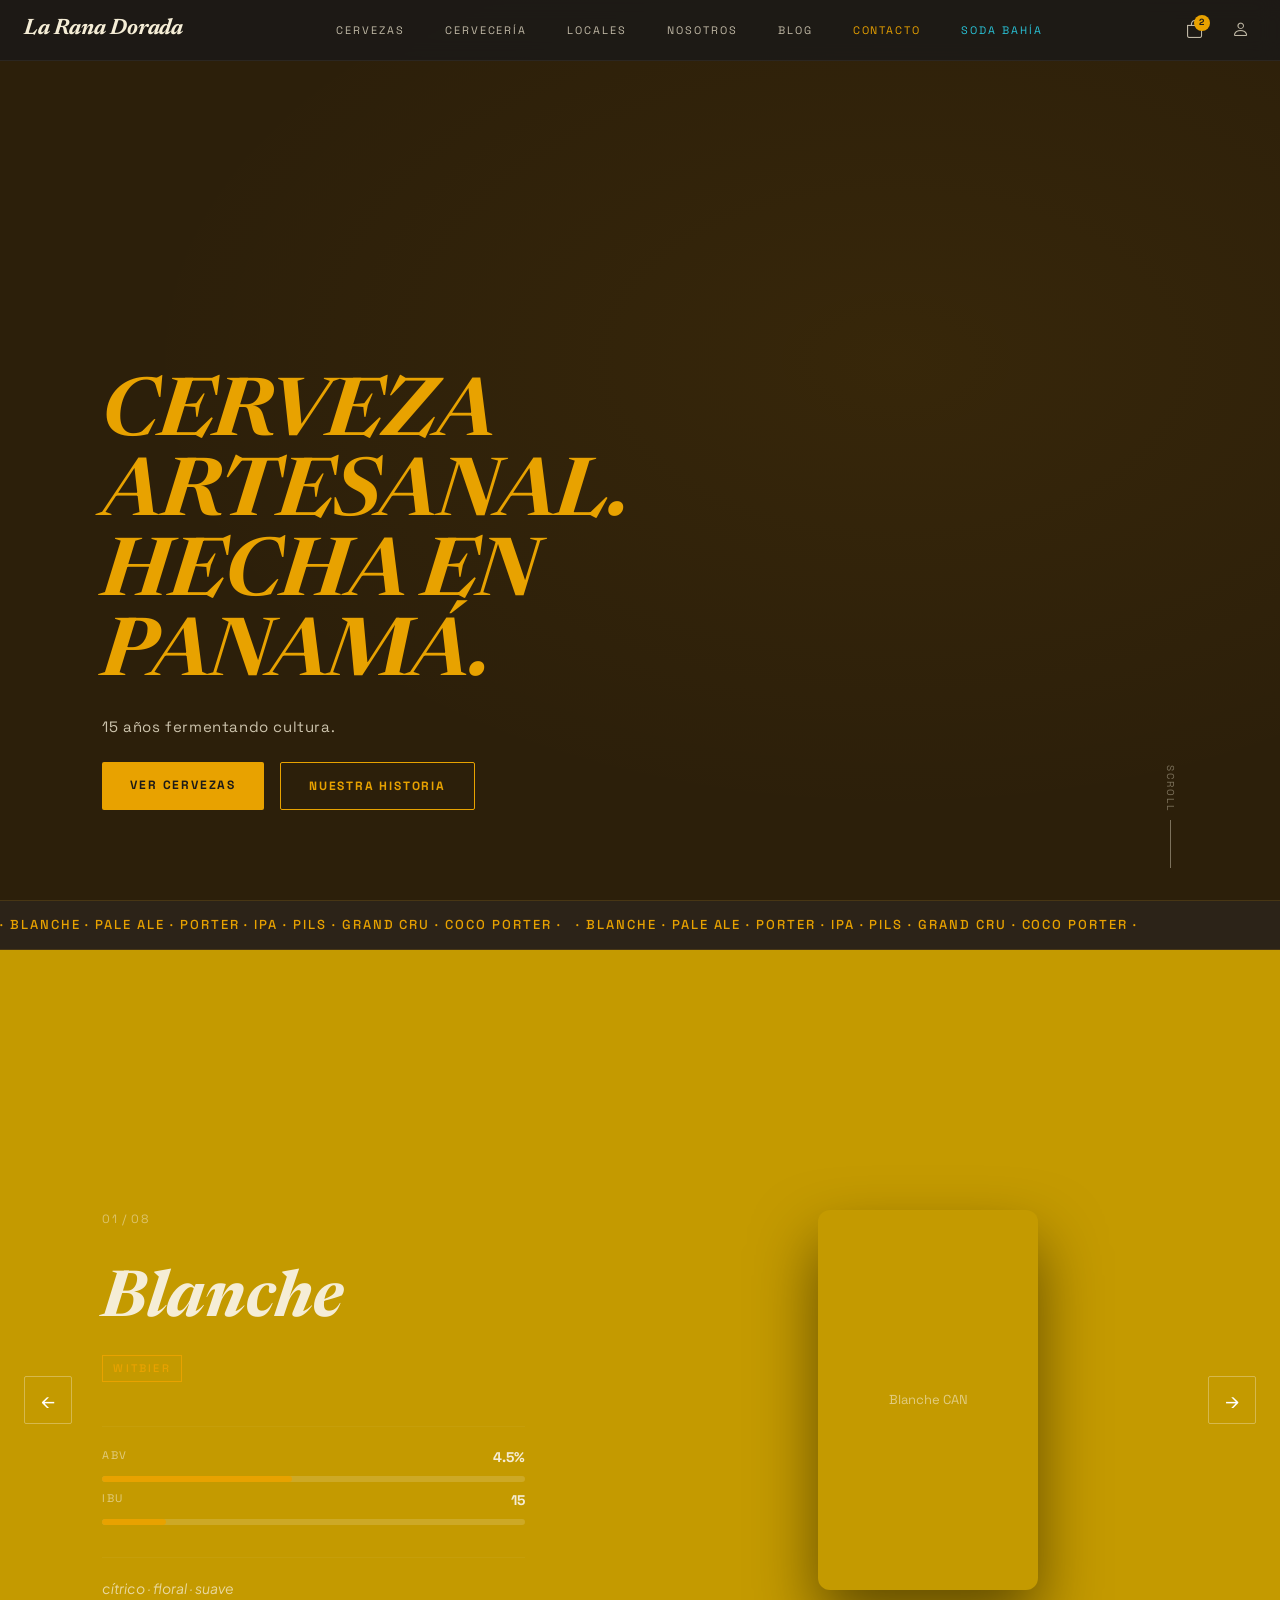
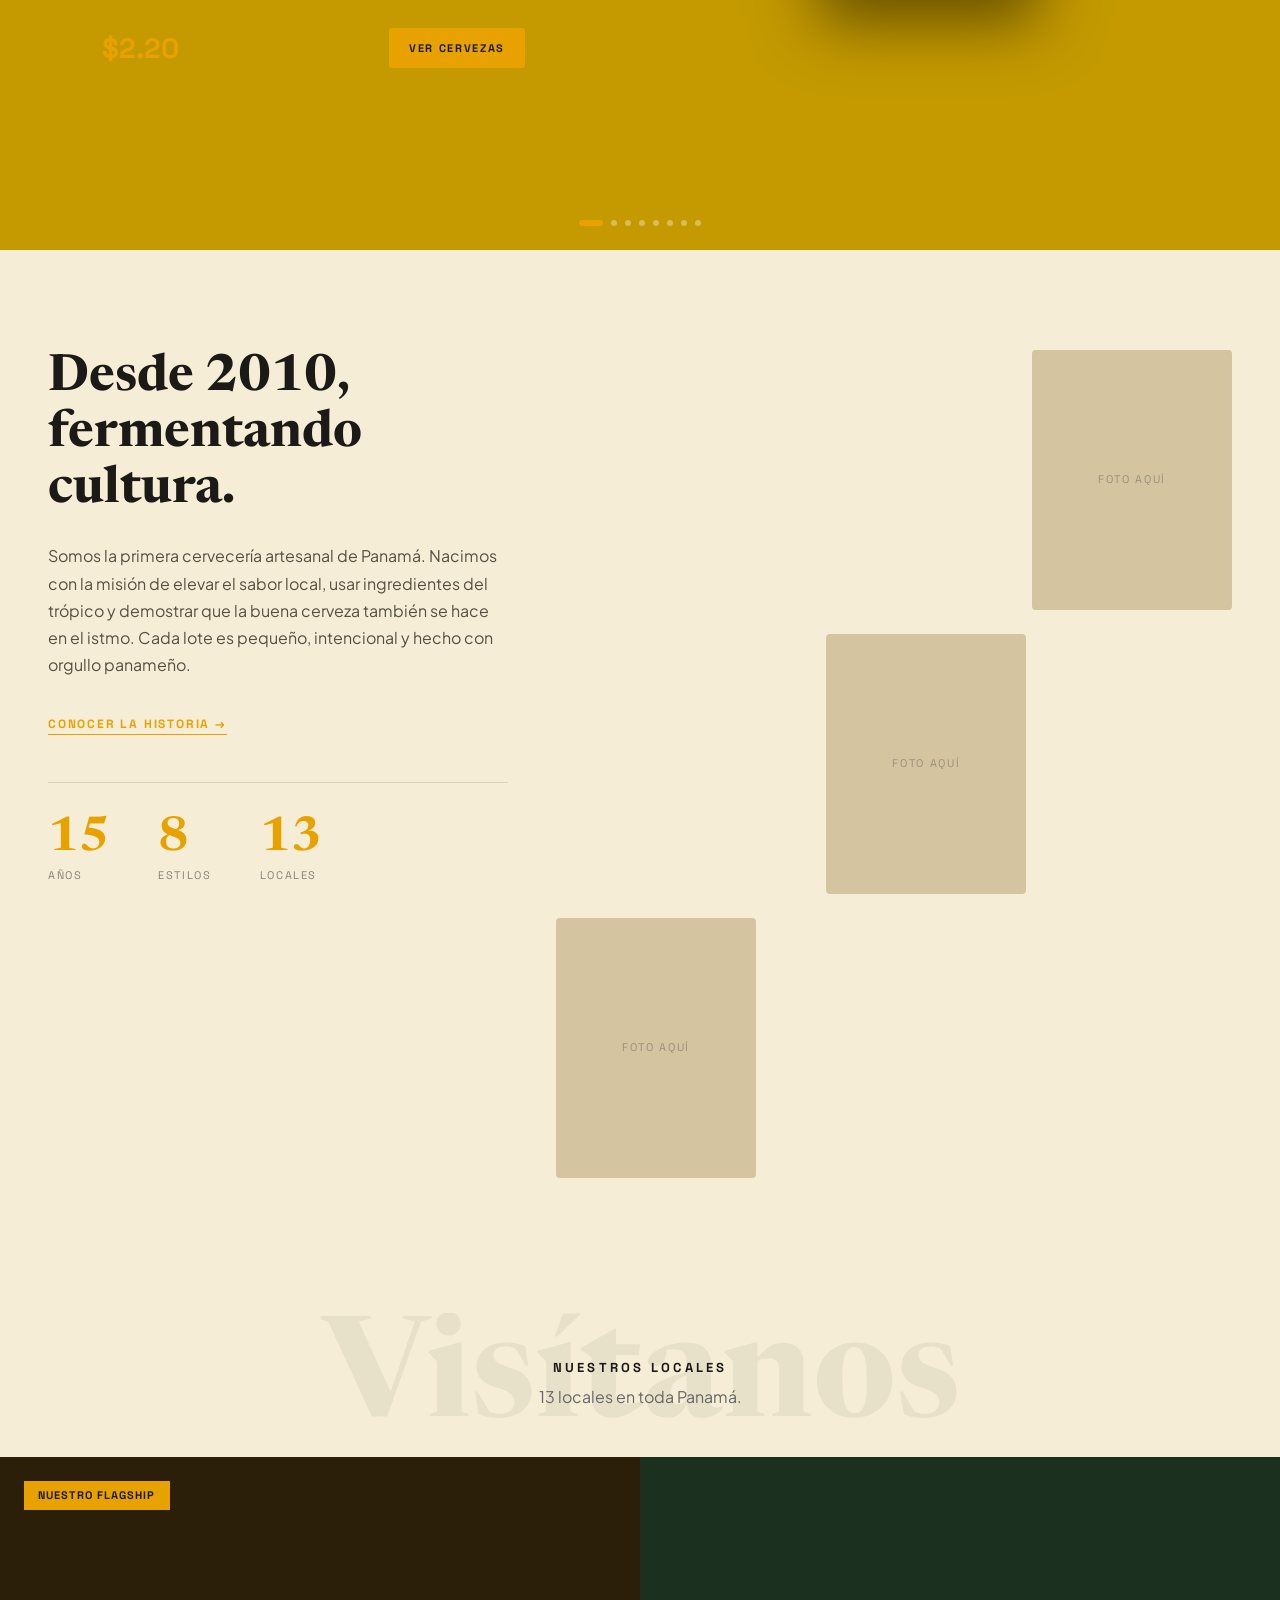
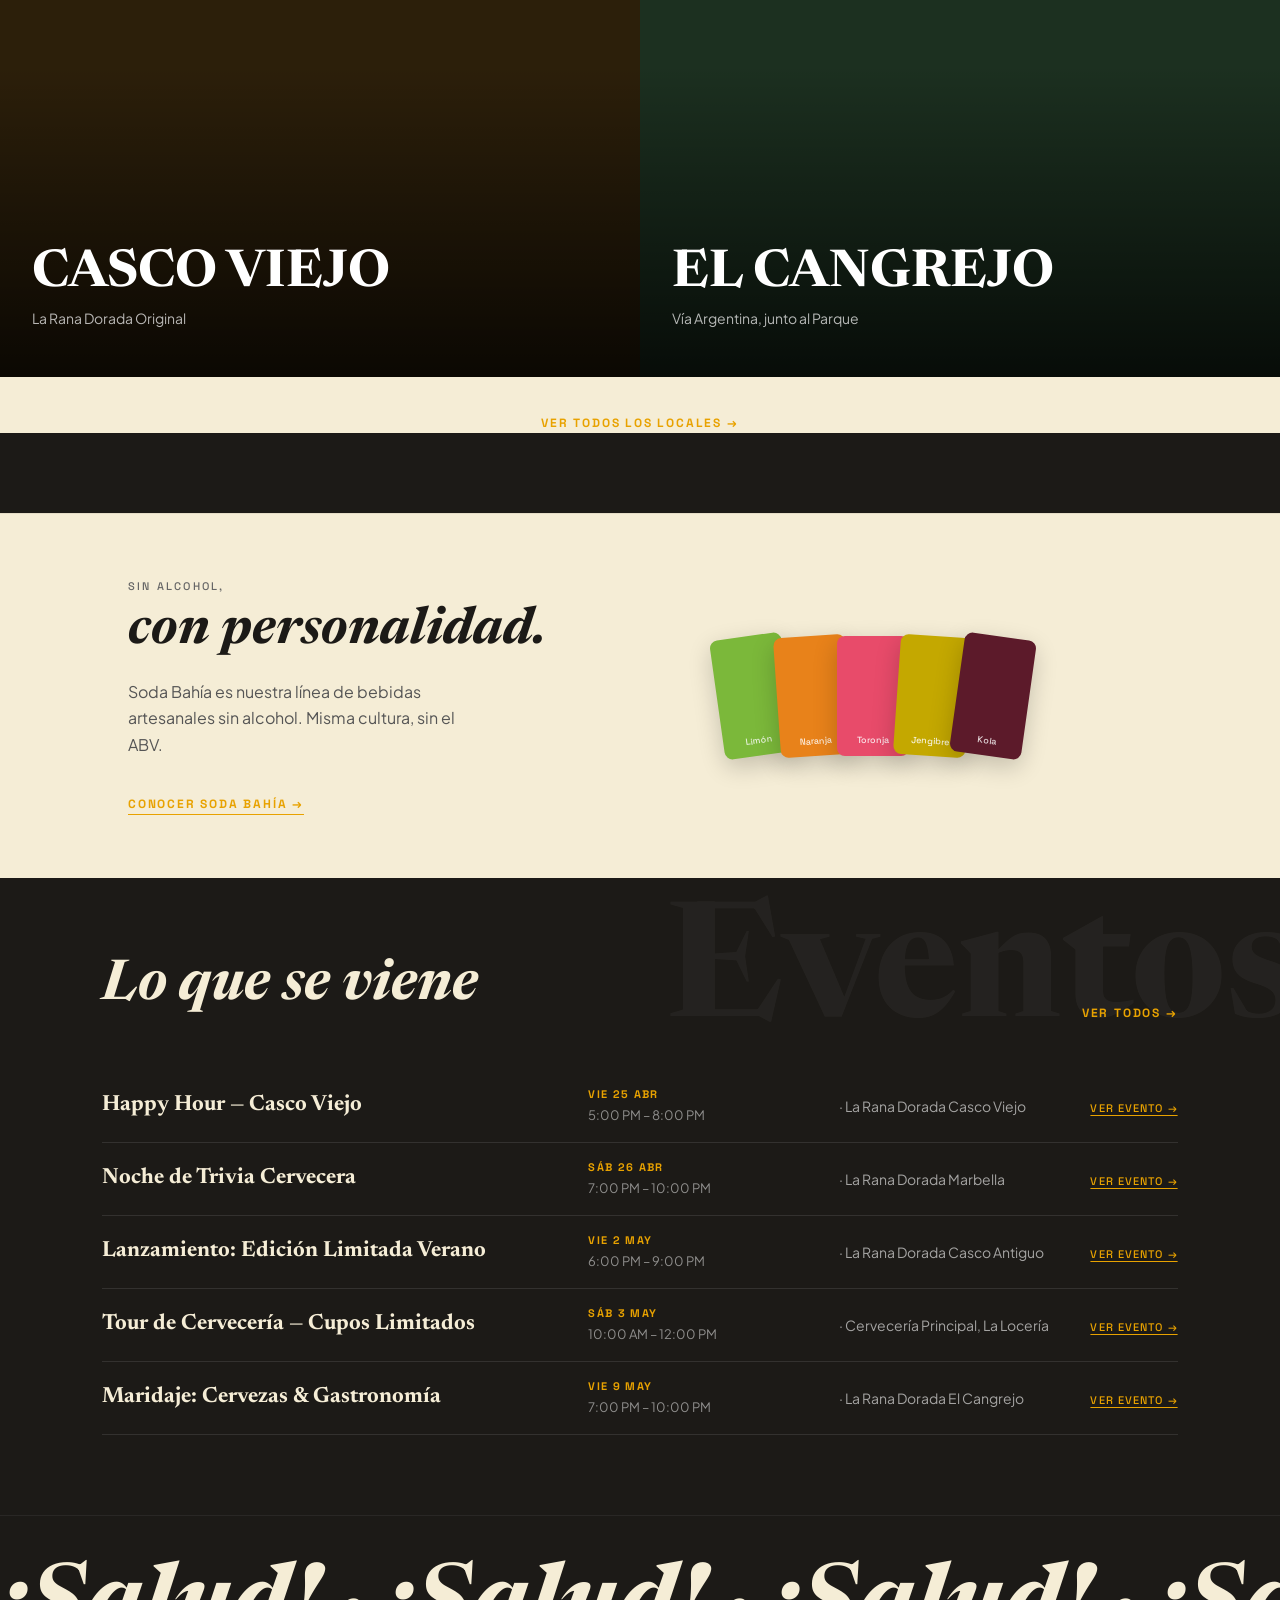
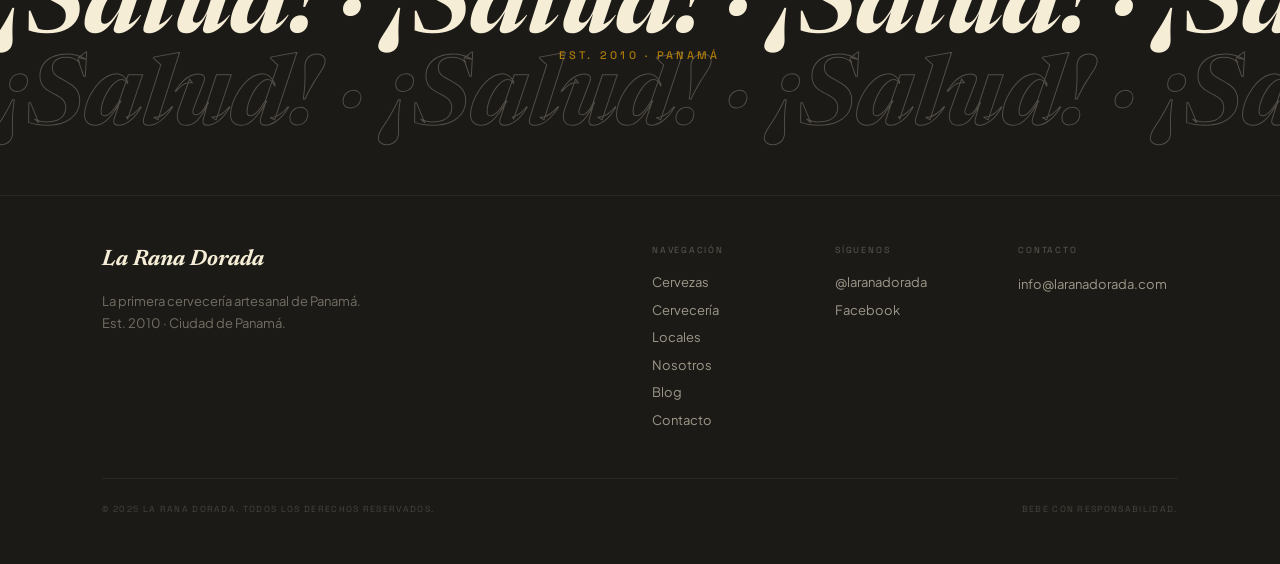
==== index.html @ ee3ed9d8 "Anadiendo imagenes pronto" ====
<!DOCTYPE html>
<html lang="es">
<head>
  <meta charset="UTF-8">
  <meta name="viewport" content="width=device-width, initial-scale=1.0">
  <title>La Rana Dorada — Cerveza Artesanal Panameña</title>
  <meta name="description" content="La primera cervecería artesanal de Panamá. Desde 2010 fermentando cultura con 8 estilos únicos y 13 locales en todo el país.">
  <link rel="stylesheet" href="https://cdn.jsdelivr.net/npm/bootstrap@5.3.3/dist/css/bootstrap.min.css">
  <link rel="stylesheet" href="https://cdn.jsdelivr.net/npm/bootstrap-icons@1.11.3/font/bootstrap-icons.min.css">
  <link href="https://fonts.googleapis.com/css2?family=Newsreader:ital,wght@0,400;0,700;1,400;1,700&family=Plus+Jakarta+Sans:wght@300;400;500;600&family=Space+Grotesk:wght@400;500;600;700&display=swap" rel="stylesheet">
  <link rel="stylesheet" href="styles.css">
  <style>
    /* ── Page-specific ── */
    .hero-section {
      height: 100vh;
      background-color: #2C1F0A;
      position: relative;
      overflow: hidden;
      display: flex;
      align-items: flex-end;
    }
    .hero-radial {
      position: absolute;
      inset: 0;
      background: radial-gradient(ellipse at 70% 40%, rgba(232,162,0,0.06) 0%, transparent 60%);
      pointer-events: none;
    }
    .hero-scroll-hint {
      position: absolute;
      bottom: 32px;
      right: 8%;
      display: flex;
      flex-direction: column;
      align-items: center;
      gap: 8px;
      opacity: 0.4;
    }
    .hero-scroll-text {
      font-family: 'Space Grotesk', sans-serif;
      font-size: 10px;
      letter-spacing: 0.2em;
      color: var(--crema);
      text-transform: uppercase;
      writing-mode: vertical-rl;
    }
    .hero-scroll-line {
      width: 1px;
      height: 48px;
      background: var(--crema);
    }
    /* Carousel Beer Section */
    .beer-carousel-section {
      height: 100vh;
      position: relative;
      overflow: hidden;
      transition: background-color 0.4s ease;
    }
    .beer-carousel-overlay {
      position: absolute;
      inset: 0;
      background: linear-gradient(to right, rgba(0,0,0,0.45) 0%, rgba(0,0,0,0.1) 50%, rgba(0,0,0,0.05) 100%);
      pointer-events: none;
    }
    .carousel-arrow-btn {
      position: absolute;
      top: 50%;
      transform: translateY(-50%);
      width: 48px;
      height: 48px;
      display: flex;
      align-items: center;
      justify-content: center;
      background: transparent;
      border: 1px solid rgba(255,255,255,0.3);
      color: #fff;
      font-size: 20px;
      cursor: pointer;
      z-index: 10;
      border-radius: 2px;
      transition: border-color 0.2s ease, color 0.2s ease;
    }
    .carousel-arrow-btn:hover {
      border-color: var(--oro);
      color: var(--oro);
    }
    .carousel-dot {
      width: 6px;
      height: 6px;
      border-radius: 3px;
      background: rgba(255,255,255,0.35);
      border: none;
      cursor: pointer;
      padding: 0;
      transition: all 0.3s ease;
    }
    .carousel-dot.active {
      width: 24px;
      background: var(--oro);
    }
    .can-placeholder {
      border-radius: 12px;
      display: flex;
      align-items: center;
      justify-content: center;
      box-shadow: 0 32px 64px rgba(0,0,0,0.5);
    }
    .abv-ibu-bar {
      width: 100%;
      height: 6px;
      background: rgba(255,255,255,0.15);
      border-radius: 3px;
      overflow: hidden;
    }
    .abv-ibu-fill {
      height: 100%;
      background: var(--oro);
      border-radius: 3px;
    }
    /* Ticker */
    .ticker-strip {
      background: #2C2318;
      overflow: hidden;
      padding: 14px 0;
      border-top: 1px solid rgba(232,162,0,0.15);
      border-bottom: 1px solid rgba(232,162,0,0.15);
    }
    /* Founded / locations */
    .loc-card {
      position: relative;
      overflow: hidden;
      height: 520px;
      width: 50%;
      cursor: pointer;
      flex-shrink: 0;
    }
    /* Salud section */
    .salud-section {
      background: var(--oscuro);
      height: 280px;
      position: relative;
      overflow: hidden;
      display: flex;
      flex-direction: column;
      justify-content: center;
      border-top: 1px solid rgba(255,255,255,0.06);
    }
    .salud-row {
      overflow: hidden;
      display: flex;
      align-items: center;
      height: 140px;
    }
    .salud-row-2 {
      margin-top: -48px;
    }
    .salud-center-label {
      position: absolute;
      inset: 0;
      display: flex;
      align-items: center;
      justify-content: center;
      pointer-events: none;
      z-index: 2;
    }
  </style>
</head>
<body style="background: #1C1A17;">

  <!-- ══ BARRA DE NAVEGACION ══ -->
  <nav class="navbar navbar-expand-lg fixed-top"
       style="background: rgba(28,26,23,0.88); backdrop-filter: blur(10px); border-bottom: 1px solid rgba(245,237,214,0.06);">
    <div class="container-fluid px-4">
      <a class="navbar-brand font-news fw-bold fst-italic" href="index.html"
         style="color:var(--crema); font-size:1.4rem; letter-spacing:-0.01em;">
        La Rana Dorada
      </a>
      <button class="navbar-toggler border-0 shadow-none" type="button"
              data-bs-toggle="collapse" data-bs-target="#navMain"
              style="color:var(--crema);">
        <i class="bi bi-list" style="font-size:1.5rem;"></i>
      </button>
      <div class="collapse navbar-collapse" id="navMain">
        <ul class="navbar-nav mx-auto gap-lg-4 gap-2 py-3 py-lg-0">
          <li class="nav-item"><a class="nav-link font-grotesk" style="font-size:0.68rem;letter-spacing:0.18em;text-transform:uppercase;color:rgba(245,237,214,0.75);" href="cervezas.html">Cervezas</a></li>
          <li class="nav-item"><a class="nav-link font-grotesk" style="font-size:0.68rem;letter-spacing:0.18em;text-transform:uppercase;color:rgba(245,237,214,0.75);" href="cerveceria.html">Cervecería</a></li>
          <li class="nav-item"><a class="nav-link font-grotesk" style="font-size:0.68rem;letter-spacing:0.18em;text-transform:uppercase;color:rgba(245,237,214,0.75);" href="locales.html">Locales</a></li>
          <li class="nav-item"><a class="nav-link font-grotesk" style="font-size:0.68rem;letter-spacing:0.18em;text-transform:uppercase;color:rgba(245,237,214,0.75);" href="nosotros.html">Nosotros</a></li>
          <li class="nav-item"><a class="nav-link font-grotesk" style="font-size:0.68rem;letter-spacing:0.18em;text-transform:uppercase;color:rgba(245,237,214,0.75);" href="blog.html">Blog</a></li>
          <li class="nav-item"><a class="nav-link font-grotesk" style="font-size:0.68rem;letter-spacing:0.18em;text-transform:uppercase;color:var(--oro);" href="contacto.html">Contacto</a></li>  <li class="nav-item">
    <a class="nav-link font-grotesk"
       style="font-size:0.68rem; letter-spacing:0.18em; 
              text-transform:uppercase; color:#29C4D8;"
      href="sodabahia.html">Soda Bahía</a>
  </li>
        </ul>
        <div class="d-flex align-items-center gap-3 py-2 py-lg-0">
          <button class="nav-icon-btn position-relative" type="button"
                  data-bs-toggle="offcanvas" data-bs-target="#cartDrawer" aria-controls="cartDrawer">
            <i class="bi bi-bag" style="font-size:1.1rem;"></i>
            <span class="cart-badge">2</span>
          </button>
          <button class="nav-icon-btn" type="button"
                  data-bs-toggle="modal" data-bs-target="#authModal">
            <i class="bi bi-person" style="font-size:1.1rem;"></i>
          </button>
        </div>
      </div>
    </div>
  </nav>

  <!-- ══ HERO ══ -->
  <section class="hero-section">
    <div class="hero-radial"></div>
    <div style="padding-left:8%;padding-right:8%;padding-bottom:10vh;max-width:780px;position:relative;z-index:1;">
      <h1 class="font-news fst-italic fw-bold text-uppercase"
          style="color:var(--oro);line-height:1;letter-spacing:-0.01em;font-size:clamp(42px,8vw,80px);">
        Cerveza Artesanal.<br>Hecha en Panamá.
      </h1>
      <p class="font-grotesk" style="font-size:15px;color:var(--crema);margin-top:20px;letter-spacing:0.04em;opacity:0.8;">
        15 años fermentando cultura.
      </p>
      <div class="d-flex gap-3 mt-4 flex-wrap">
        <a href="cervezas.html" class="btn-gold">Ver Cervezas</a>
        <a href="nosotros.html" class="btn-outline-gold">Nuestra Historia</a>
      </div>
    </div>
    <div class="hero-scroll-hint">
      <span class="hero-scroll-text">Scroll</span>
      <div class="hero-scroll-line"></div>
    </div>
  </section>

  <!-- ══ MARQUESINA ══ -->
  <div class="ticker-strip">
    <div class="marquee-track">
      <span class="font-grotesk" style="font-size:13px;font-weight:500;letter-spacing:0.15em;color:var(--oro);white-space:nowrap;">
        · BLANCHE · PALE ALE · PORTER · IPA · PILS · GRAND CRU · COCO PORTER ·&nbsp;&nbsp;&nbsp;
      </span>
      <span class="font-grotesk" style="font-size:13px;font-weight:500;letter-spacing:0.15em;color:var(--oro);white-space:nowrap;">
        · BLANCHE · PALE ALE · PORTER · IPA · PILS · GRAND CRU · COCO PORTER ·&nbsp;&nbsp;&nbsp;
      </span>
    </div>
  </div>

  <!-- ══ CARRITO DE CERVEZA ══ -->
  <!-- Using Bootstrap Carousel for beer navigation -->
  <div id="beerCarousel" class="carousel slide beer-carousel-section" data-bs-ride="false"
       style="background-color:#C49A00;">
    <div class="beer-carousel-overlay"></div>

    <div class="carousel-inner h-100">

      <!-- Slide 1: Blanche -->
      <div class="carousel-item active h-100" style="background-color:#C49A00;">
        <div class="d-flex h-100 position-relative" style="z-index:1;">
          <div style="width:45%;padding-left:8%;padding-right:4%;display:flex;flex-direction:column;justify-content:center;padding-top:80px;">
            <span class="font-grotesk" style="font-size:12px;color:var(--crema);opacity:0.5;letter-spacing:0.1em;margin-bottom:40px;display:block;">01 / 08</span>
            <h2 class="font-news fst-italic fw-bold" style="font-size:clamp(42px,5vw,72px);color:var(--crema);line-height:1.05;margin-bottom:20px;">Blanche</h2>
            <span class="font-grotesk" style="display:inline-block;font-size:11px;font-weight:500;text-transform:uppercase;letter-spacing:0.2em;color:var(--oro);border:1px solid var(--oro);padding:4px 10px;margin-bottom:28px;align-self:flex-start;">Witbier</span>
            <hr style="border-color:rgba(255,255,255,0.15);margin-bottom:20px;">
            <div class="d-flex flex-column gap-2 mb-3">
              <div class="d-flex justify-content-between"><span class="font-grotesk" style="font-size:11px;letter-spacing:0.12em;text-transform:uppercase;color:var(--crema);opacity:0.6;">ABV</span><span class="font-grotesk fw-bold" style="font-size:14px;color:var(--crema);">4.5%</span></div>
              <div class="abv-ibu-bar"><div class="abv-ibu-fill" style="width:45%;"></div></div>
              <div class="d-flex justify-content-between"><span class="font-grotesk" style="font-size:11px;letter-spacing:0.12em;text-transform:uppercase;color:var(--crema);opacity:0.6;">IBU</span><span class="font-grotesk fw-bold" style="font-size:14px;color:var(--crema);">15</span></div>
              <div class="abv-ibu-bar"><div class="abv-ibu-fill" style="width:15%;"></div></div>
            </div>
            <hr style="border-color:rgba(255,255,255,0.15);margin-bottom:20px;">
            <p class="font-jakarta fst-italic" style="font-size:14px;color:var(--crema);opacity:0.75;margin-bottom:28px;">cítrico · floral · suave</p>
            <div class="d-flex align-items-center justify-content-between flex-wrap gap-3">
              <span class="font-grotesk fw-bold" style="font-size:28px;color:var(--oro);">$2.20</span>
              <a href="cervezas.html" class="btn-gold" style="font-size:11px;padding:12px 20px;">Ver Cervezas</a>
            </div>
          </div>
          <div style="width:55%;display:flex;align-items:center;justify-content:center;">
            <div class="can-placeholder" style="background-color:#C49A00;width:220px;height:380px;">
              <span class="font-grotesk" style="color:var(--crema);font-size:13px;opacity:0.6;">Blanche CAN</span>
            </div>
          </div>
        </div>
      </div>

      <!-- Slide 2: Pale Ale -->
      <div class="carousel-item h-100" style="background-color:#7A2200;">
        <div class="d-flex h-100 position-relative" style="z-index:1;">
          <div style="width:45%;padding-left:8%;padding-right:4%;display:flex;flex-direction:column;justify-content:center;padding-top:80px;">
            <span class="font-grotesk" style="font-size:12px;color:var(--crema);opacity:0.5;letter-spacing:0.1em;margin-bottom:40px;display:block;">02 / 08</span>
            <h2 class="font-news fst-italic fw-bold" style="font-size:clamp(42px,5vw,72px);color:var(--crema);line-height:1.05;margin-bottom:20px;">Pale Ale</h2>
            <span class="font-grotesk" style="display:inline-block;font-size:11px;font-weight:500;text-transform:uppercase;letter-spacing:0.2em;color:var(--oro);border:1px solid var(--oro);padding:4px 10px;margin-bottom:28px;align-self:flex-start;">English Pale Ale</span>
            <hr style="border-color:rgba(255,255,255,0.15);margin-bottom:20px;">
            <div class="d-flex flex-column gap-2 mb-3">
              <div class="d-flex justify-content-between"><span class="font-grotesk" style="font-size:11px;letter-spacing:0.12em;text-transform:uppercase;color:var(--crema);opacity:0.6;">ABV</span><span class="font-grotesk fw-bold" style="font-size:14px;color:var(--crema);">5.0%</span></div>
              <div class="abv-ibu-bar"><div class="abv-ibu-fill" style="width:50%;"></div></div>
              <div class="d-flex justify-content-between"><span class="font-grotesk" style="font-size:11px;letter-spacing:0.12em;text-transform:uppercase;color:var(--crema);opacity:0.6;">IBU</span><span class="font-grotesk fw-bold" style="font-size:14px;color:var(--crema);">35</span></div>
              <div class="abv-ibu-bar"><div class="abv-ibu-fill" style="width:35%;"></div></div>
            </div>
            <hr style="border-color:rgba(255,255,255,0.15);margin-bottom:20px;">
            <p class="font-jakarta fst-italic" style="font-size:14px;color:var(--crema);opacity:0.75;margin-bottom:28px;">malta · frutal · equilibrado</p>
            <div class="d-flex align-items-center justify-content-between flex-wrap gap-3">
              <span class="font-grotesk fw-bold" style="font-size:28px;color:var(--oro);">$2.20</span>
              <a href="cervezas.html" class="btn-gold" style="font-size:11px;padding:12px 20px;">Ver Cervezas</a>
            </div>
          </div>
          <div style="width:55%;display:flex;align-items:center;justify-content:center;">
            <div class="can-placeholder" style="background-color:#5C1800;width:220px;height:380px;">
              <span class="font-grotesk" style="color:var(--crema);font-size:13px;opacity:0.6;">Pale Ale CAN</span>
            </div>
          </div>
        </div>
      </div>

      <!-- Slide 3: Porter -->
      <div class="carousel-item h-100" style="background-color:#1A1008;">
        <div class="d-flex h-100 position-relative" style="z-index:1;">
          <div style="width:45%;padding-left:8%;padding-right:4%;display:flex;flex-direction:column;justify-content:center;padding-top:80px;">
            <span class="font-grotesk" style="font-size:12px;color:var(--crema);opacity:0.5;letter-spacing:0.1em;margin-bottom:40px;display:block;">03 / 08</span>
            <h2 class="font-news fst-italic fw-bold" style="font-size:clamp(42px,5vw,72px);color:var(--crema);line-height:1.05;margin-bottom:20px;">Porter</h2>
            <span class="font-grotesk" style="display:inline-block;font-size:11px;font-weight:500;text-transform:uppercase;letter-spacing:0.2em;color:var(--oro);border:1px solid var(--oro);padding:4px 10px;margin-bottom:28px;align-self:flex-start;">English-Style Porter</span>
            <hr style="border-color:rgba(255,255,255,0.15);margin-bottom:20px;">
            <div class="d-flex flex-column gap-2 mb-3">
              <div class="d-flex justify-content-between"><span class="font-grotesk" style="font-size:11px;letter-spacing:0.12em;text-transform:uppercase;color:var(--crema);opacity:0.6;">ABV</span><span class="font-grotesk fw-bold" style="font-size:14px;color:var(--crema);">5.5%</span></div>
              <div class="abv-ibu-bar"><div class="abv-ibu-fill" style="width:55%;"></div></div>
              <div class="d-flex justify-content-between"><span class="font-grotesk" style="font-size:11px;letter-spacing:0.12em;text-transform:uppercase;color:var(--crema);opacity:0.6;">IBU</span><span class="font-grotesk fw-bold" style="font-size:14px;color:var(--crema);">30</span></div>
              <div class="abv-ibu-bar"><div class="abv-ibu-fill" style="width:30%;"></div></div>
            </div>
            <hr style="border-color:rgba(255,255,255,0.15);margin-bottom:20px;">
            <p class="font-jakarta fst-italic" style="font-size:14px;color:var(--crema);opacity:0.75;margin-bottom:28px;">chocolate · tostado · profundo</p>
            <div class="d-flex align-items-center justify-content-between flex-wrap gap-3">
              <span class="font-grotesk fw-bold" style="font-size:28px;color:var(--oro);">$2.20</span>
              <a href="cervezas.html" class="btn-gold" style="font-size:11px;padding:12px 20px;">Ver Cervezas</a>
            </div>
          </div>
          <div style="width:55%;display:flex;align-items:center;justify-content:center;">
            <div class="can-placeholder" style="background-color:#0E0804;width:220px;height:380px;">
              <span class="font-grotesk" style="color:var(--crema);font-size:13px;opacity:0.6;">Porter CAN</span>
            </div>
          </div>
        </div>
      </div>

      <!-- Slide 4: IPA -->
      <div class="carousel-item h-100" style="background-color:#1A3A0A;">
        <div class="d-flex h-100 position-relative" style="z-index:1;">
          <div style="width:45%;padding-left:8%;padding-right:4%;display:flex;flex-direction:column;justify-content:center;padding-top:80px;">
            <span class="font-grotesk" style="font-size:12px;color:var(--crema);opacity:0.5;letter-spacing:0.1em;margin-bottom:40px;display:block;">04 / 08</span>
            <h2 class="font-news fst-italic fw-bold" style="font-size:clamp(42px,5vw,72px);color:var(--crema);line-height:1.05;margin-bottom:20px;">IPA</h2>
            <span class="font-grotesk" style="display:inline-block;font-size:11px;font-weight:500;text-transform:uppercase;letter-spacing:0.2em;color:var(--oro);border:1px solid var(--oro);padding:4px 10px;margin-bottom:28px;align-self:flex-start;">American IPA</span>
            <hr style="border-color:rgba(255,255,255,0.15);margin-bottom:20px;">
            <div class="d-flex flex-column gap-2 mb-3">
              <div class="d-flex justify-content-between"><span class="font-grotesk" style="font-size:11px;letter-spacing:0.12em;text-transform:uppercase;color:var(--crema);opacity:0.6;">ABV</span><span class="font-grotesk fw-bold" style="font-size:14px;color:var(--crema);">6.5%</span></div>
              <div class="abv-ibu-bar"><div class="abv-ibu-fill" style="width:65%;"></div></div>
              <div class="d-flex justify-content-between"><span class="font-grotesk" style="font-size:11px;letter-spacing:0.12em;text-transform:uppercase;color:var(--crema);opacity:0.6;">IBU</span><span class="font-grotesk fw-bold" style="font-size:14px;color:var(--crema);">60</span></div>
              <div class="abv-ibu-bar"><div class="abv-ibu-fill" style="width:60%;"></div></div>
            </div>
            <hr style="border-color:rgba(255,255,255,0.15);margin-bottom:20px;">
            <p class="font-jakarta fst-italic" style="font-size:14px;color:var(--crema);opacity:0.75;margin-bottom:28px;">lúpulo · tropical · intenso</p>
            <div class="d-flex align-items-center justify-content-between flex-wrap gap-3">
              <span class="font-grotesk fw-bold" style="font-size:28px;color:var(--oro);">$2.20</span>
              <a href="cervezas.html" class="btn-gold" style="font-size:11px;padding:12px 20px;">Ver Cervezas</a>
            </div>
          </div>
          <div style="width:55%;display:flex;align-items:center;justify-content:center;">
            <div class="can-placeholder" style="background-color:#0E2A04;width:220px;height:380px;">
              <span class="font-grotesk" style="color:var(--crema);font-size:13px;opacity:0.6;">IPA CAN</span>
            </div>
          </div>
        </div>
      </div>

      <!-- Slide 5: Pils -->
      <div class="carousel-item h-100" style="background-color:#B8860A;">
        <div class="d-flex h-100 position-relative" style="z-index:1;">
          <div style="width:45%;padding-left:8%;padding-right:4%;display:flex;flex-direction:column;justify-content:center;padding-top:80px;">
            <span class="font-grotesk" style="font-size:12px;color:var(--crema);opacity:0.5;letter-spacing:0.1em;margin-bottom:40px;display:block;">05 / 08</span>
            <h2 class="font-news fst-italic fw-bold" style="font-size:clamp(42px,5vw,72px);color:var(--crema);line-height:1.05;margin-bottom:20px;">Pils</h2>
            <span class="font-grotesk" style="display:inline-block;font-size:11px;font-weight:500;text-transform:uppercase;letter-spacing:0.2em;color:var(--oro);border:1px solid var(--oro);padding:4px 10px;margin-bottom:28px;align-self:flex-start;">Czech Pilsner</span>
            <hr style="border-color:rgba(255,255,255,0.15);margin-bottom:20px;">
            <div class="d-flex flex-column gap-2 mb-3">
              <div class="d-flex justify-content-between"><span class="font-grotesk" style="font-size:11px;letter-spacing:0.12em;text-transform:uppercase;color:var(--crema);opacity:0.6;">ABV</span><span class="font-grotesk fw-bold" style="font-size:14px;color:var(--crema);">4.8%</span></div>
              <div class="abv-ibu-bar"><div class="abv-ibu-fill" style="width:48%;"></div></div>
              <div class="d-flex justify-content-between"><span class="font-grotesk" style="font-size:11px;letter-spacing:0.12em;text-transform:uppercase;color:var(--crema);opacity:0.6;">IBU</span><span class="font-grotesk fw-bold" style="font-size:14px;color:var(--crema);">25</span></div>
              <div class="abv-ibu-bar"><div class="abv-ibu-fill" style="width:25%;"></div></div>
            </div>
            <hr style="border-color:rgba(255,255,255,0.15);margin-bottom:20px;">
            <p class="font-jakarta fst-italic" style="font-size:14px;color:var(--crema);opacity:0.75;margin-bottom:28px;">limpio · fresco · dorado</p>
            <div class="d-flex align-items-center justify-content-between flex-wrap gap-3">
              <span class="font-grotesk fw-bold" style="font-size:28px;color:var(--oro);">$2.20</span>
              <a href="cervezas.html" class="btn-gold" style="font-size:11px;padding:12px 20px;">Ver Cervezas</a>
            </div>
          </div>
          <div style="width:55%;display:flex;align-items:center;justify-content:center;">
            <div class="can-placeholder" style="background-color:#9A6E04;width:220px;height:380px;">
              <span class="font-grotesk" style="color:var(--crema);font-size:13px;opacity:0.6;">Pils CAN</span>
            </div>
          </div>
        </div>
      </div>

      <!-- Slide 6: Grand Cru -->
      <div class="carousel-item h-100" style="background-color:#2D1540;">
        <div class="d-flex h-100 position-relative" style="z-index:1;">
          <div style="width:45%;padding-left:8%;padding-right:4%;display:flex;flex-direction:column;justify-content:center;padding-top:80px;">
            <span class="font-grotesk" style="font-size:12px;color:var(--crema);opacity:0.5;letter-spacing:0.1em;margin-bottom:40px;display:block;">06 / 08</span>
            <h2 class="font-news fst-italic fw-bold" style="font-size:clamp(42px,5vw,72px);color:var(--crema);line-height:1.05;margin-bottom:20px;">Grand Cru</h2>
            <span class="font-grotesk" style="display:inline-block;font-size:11px;font-weight:500;text-transform:uppercase;letter-spacing:0.2em;color:var(--oro);border:1px solid var(--oro);padding:4px 10px;margin-bottom:28px;align-self:flex-start;">Belgian Strong</span>
            <hr style="border-color:rgba(255,255,255,0.15);margin-bottom:20px;">
            <div class="d-flex flex-column gap-2 mb-3">
              <div class="d-flex justify-content-between"><span class="font-grotesk" style="font-size:11px;letter-spacing:0.12em;text-transform:uppercase;color:var(--crema);opacity:0.6;">ABV</span><span class="font-grotesk fw-bold" style="font-size:14px;color:var(--crema);">8.0%</span></div>
              <div class="abv-ibu-bar"><div class="abv-ibu-fill" style="width:80%;"></div></div>
              <div class="d-flex justify-content-between"><span class="font-grotesk" style="font-size:11px;letter-spacing:0.12em;text-transform:uppercase;color:var(--crema);opacity:0.6;">IBU</span><span class="font-grotesk fw-bold" style="font-size:14px;color:var(--crema);">20</span></div>
              <div class="abv-ibu-bar"><div class="abv-ibu-fill" style="width:20%;"></div></div>
            </div>
            <hr style="border-color:rgba(255,255,255,0.15);margin-bottom:20px;">
            <p class="font-jakarta fst-italic" style="font-size:14px;color:var(--crema);opacity:0.75;margin-bottom:28px;">compleja · elegante · especial</p>
            <div class="d-flex align-items-center justify-content-between flex-wrap gap-3">
              <span class="font-grotesk fw-bold" style="font-size:28px;color:var(--oro);">$2.20</span>
              <a href="cervezas.html" class="btn-gold" style="font-size:11px;padding:12px 20px;">Ver Cervezas</a>
            </div>
          </div>
          <div style="width:55%;display:flex;align-items:center;justify-content:center;">
            <div class="can-placeholder" style="background-color:#1F0D2E;width:220px;height:380px;">
              <span class="font-grotesk" style="color:var(--crema);font-size:13px;opacity:0.6;">Grand Cru CAN</span>
            </div>
          </div>
        </div>
      </div>

      <!-- Slide 7: Coco Porter -->
      <div class="carousel-item h-100" style="background-color:#3D1800;">
        <div class="d-flex h-100 position-relative" style="z-index:1;">
          <div style="width:45%;padding-left:8%;padding-right:4%;display:flex;flex-direction:column;justify-content:center;padding-top:80px;">
            <span class="font-grotesk" style="font-size:12px;color:var(--crema);opacity:0.5;letter-spacing:0.1em;margin-bottom:40px;display:block;">07 / 08</span>
            <h2 class="font-news fst-italic fw-bold" style="font-size:clamp(42px,5vw,72px);color:var(--crema);line-height:1.05;margin-bottom:20px;">Coco Porter</h2>
            <span class="font-grotesk" style="display:inline-block;font-size:11px;font-weight:500;text-transform:uppercase;letter-spacing:0.2em;color:var(--oro);border:1px solid var(--oro);padding:4px 10px;margin-bottom:28px;align-self:flex-start;">Porter con Coco</span>
            <hr style="border-color:rgba(255,255,255,0.15);margin-bottom:20px;">
            <div class="d-flex flex-column gap-2 mb-3">
              <div class="d-flex justify-content-between"><span class="font-grotesk" style="font-size:11px;letter-spacing:0.12em;text-transform:uppercase;color:var(--crema);opacity:0.6;">ABV</span><span class="font-grotesk fw-bold" style="font-size:14px;color:var(--crema);">5.5%</span></div>
              <div class="abv-ibu-bar"><div class="abv-ibu-fill" style="width:55%;"></div></div>
              <div class="d-flex justify-content-between"><span class="font-grotesk" style="font-size:11px;letter-spacing:0.12em;text-transform:uppercase;color:var(--crema);opacity:0.6;">IBU</span><span class="font-grotesk fw-bold" style="font-size:14px;color:var(--crema);">28</span></div>
              <div class="abv-ibu-bar"><div class="abv-ibu-fill" style="width:28%;"></div></div>
            </div>
            <hr style="border-color:rgba(255,255,255,0.15);margin-bottom:20px;">
            <p class="font-jakarta fst-italic" style="font-size:14px;color:var(--crema);opacity:0.75;margin-bottom:28px;">coco · chocolate · tropical</p>
            <div class="d-flex align-items-center justify-content-between flex-wrap gap-3">
              <span class="font-grotesk fw-bold" style="font-size:28px;color:var(--oro);">$2.50</span>
              <a href="cervezas.html" class="btn-gold" style="font-size:11px;padding:12px 20px;">Ver Cervezas</a>
            </div>
          </div>
          <div style="width:55%;display:flex;align-items:center;justify-content:center;">
            <div class="can-placeholder" style="background-color:#2D0E00;width:220px;height:380px;">
              <span class="font-grotesk" style="color:var(--crema);font-size:13px;opacity:0.6;">Coco Porter CAN</span>
            </div>
          </div>
        </div>
      </div>

      <!-- Slide 8: 6-Pack -->
      <div class="carousel-item h-100" style="background-color:#1C1A17;">
        <div class="d-flex h-100 position-relative" style="z-index:1;">
          <div style="width:45%;padding-left:8%;padding-right:4%;display:flex;flex-direction:column;justify-content:center;padding-top:80px;">
            <span class="font-grotesk" style="font-size:12px;color:var(--crema);opacity:0.5;letter-spacing:0.1em;margin-bottom:40px;display:block;">08 / 08</span>
            <h2 class="font-news fst-italic fw-bold" style="font-size:clamp(42px,5vw,72px);color:var(--crema);line-height:1.05;margin-bottom:20px;">6-Pack</h2>
            <span class="font-grotesk" style="display:inline-block;font-size:11px;font-weight:500;text-transform:uppercase;letter-spacing:0.2em;color:var(--oro);border:1px solid var(--oro);padding:4px 10px;margin-bottom:28px;align-self:flex-start;">Mix Clásicas</span>
            <hr style="border-color:rgba(255,255,255,0.15);margin-bottom:20px;">
            <div class="d-flex flex-column gap-2 mb-3">
              <div class="d-flex justify-content-between"><span class="font-grotesk" style="font-size:11px;letter-spacing:0.12em;text-transform:uppercase;color:var(--crema);opacity:0.6;">ABV</span><span class="font-grotesk fw-bold" style="font-size:14px;color:var(--crema);">—</span></div>
              <div class="abv-ibu-bar"><div class="abv-ibu-fill" style="width:0%;"></div></div>
            </div>
            <hr style="border-color:rgba(255,255,255,0.15);margin-bottom:20px;">
            <p class="font-jakarta fst-italic" style="font-size:14px;color:var(--crema);opacity:0.75;margin-bottom:28px;">las 6 clásicas en un pack</p>
            <div class="d-flex align-items-center justify-content-between flex-wrap gap-3">
              <span class="font-grotesk fw-bold" style="font-size:28px;color:var(--oro);">$13.20</span>
              <a href="cervezas.html" class="btn-gold" style="font-size:11px;padding:12px 20px;">Ver Cervezas</a>
            </div>
          </div>
          <div style="width:55%;display:flex;align-items:center;justify-content:center;">
            <div class="can-placeholder" style="background-color:#141210;width:220px;height:380px;">
              <span class="font-grotesk" style="color:var(--crema);font-size:13px;opacity:0.6;">6-Pack</span>
            </div>
          </div>
        </div>
      </div>

    </div><!-- /carousel-inner -->

    <!-- Arrows -->
    <button class="carousel-arrow-btn" style="left:24px;" data-bs-target="#beerCarousel" data-bs-slide="prev" aria-label="Cerveza anterior">←</button>
    <button class="carousel-arrow-btn" style="right:24px;" data-bs-target="#beerCarousel" data-bs-slide="next" aria-label="Siguiente cerveza">→</button>

    <!-- Dots nav -->
    <div class="position-absolute bottom-0 start-50 translate-middle-x d-flex gap-2 pb-4" style="z-index:10;">
      <button class="carousel-dot active" data-bs-target="#beerCarousel" data-bs-slide-to="0" aria-label="Blanche"></button>
      <button class="carousel-dot" data-bs-target="#beerCarousel" data-bs-slide-to="1" aria-label="Pale Ale"></button>
      <button class="carousel-dot" data-bs-target="#beerCarousel" data-bs-slide-to="2" aria-label="Porter"></button>
      <button class="carousel-dot" data-bs-target="#beerCarousel" data-bs-slide-to="3" aria-label="IPA"></button>
      <button class="carousel-dot" data-bs-target="#beerCarousel" data-bs-slide-to="4" aria-label="Pils"></button>
      <button class="carousel-dot" data-bs-target="#beerCarousel" data-bs-slide-to="5" aria-label="Grand Cru"></button>
      <button class="carousel-dot" data-bs-target="#beerCarousel" data-bs-slide-to="6" aria-label="Coco Porter"></button>
      <button class="carousel-dot" data-bs-target="#beerCarousel" data-bs-slide-to="7" aria-label="6-Pack"></button>
    </div>
  </div>

  <!-- ══ FOUNDED / HISTORIA ══ -->
  <section id="cerveceria" style="background:var(--crema);padding:100px 0;overflow:hidden;">
    <div class="d-flex flex-column flex-md-row gap-5 px-5" style="max-width:1400px;margin:0 auto;align-items:flex-start;">
      <div style="flex:0 0 auto;max-width:460px;width:100%;">
        <h2 class="font-news fw-bold" style="font-size:clamp(36px,4vw,56px);color:var(--oscuro);line-height:1.1;margin-bottom:24px;">
          Desde 2010, fermentando cultura.
        </h2>
        <p class="font-jakarta" style="font-size:16px;line-height:1.7;color:#3A3528;margin-bottom:32px;opacity:0.85;">
          Somos la primera cervecería artesanal de Panamá. Nacimos con la misión de elevar el sabor local, usar ingredientes del trópico y demostrar que la buena cerveza también se hace en el istmo. Cada lote es pequeño, intencional y hecho con orgullo panameño.
        </p>
        <a href="nosotros.html" class="font-grotesk fw-bold" style="font-size:12px;letter-spacing:0.15em;text-transform:uppercase;color:var(--oro);text-decoration:none;border-bottom:1px solid var(--oro);padding-bottom:2px;transition:opacity 0.2s;">
          Conocer la Historia →
        </a>
        <div class="d-flex gap-5 mt-5" style="border-top:1px solid rgba(28,26,23,0.12);padding-top:32px;">
          <div>
            <div class="font-news fw-bold" style="font-size:48px;color:var(--oro);line-height:1;">15</div>
            <div class="font-grotesk" style="font-size:11px;letter-spacing:0.15em;text-transform:uppercase;color:var(--oscuro);opacity:0.5;margin-top:4px;">Años</div>
          </div>
          <div>
            <div class="font-news fw-bold" style="font-size:48px;color:var(--oro);line-height:1;">8</div>
            <div class="font-grotesk" style="font-size:11px;letter-spacing:0.15em;text-transform:uppercase;color:var(--oscuro);opacity:0.5;margin-top:4px;">Estilos</div>
          </div>
          <div>
            <div class="font-news fw-bold" style="font-size:48px;color:var(--oro);line-height:1;">13</div>
            <div class="font-grotesk" style="font-size:11px;letter-spacing:0.15em;text-transform:uppercase;color:var(--oscuro);opacity:0.5;margin-top:4px;">Locales</div>
          </div>
        </div>
      </div>
      <div class="d-flex flex-column gap-4" style="flex:1;min-width:0;">
        <div class="photo-placeholder" style="margin-left:auto;">
          <span class="font-grotesk" style="font-size:11px;letter-spacing:0.15em;text-transform:uppercase;color:#9A8F7A;">FOTO AQUÍ</span>
        </div>
        <div class="photo-placeholder" style="margin-left:40%;">
          <span class="font-grotesk" style="font-size:11px;letter-spacing:0.15em;text-transform:uppercase;color:#9A8F7A;">FOTO AQUÍ</span>
        </div>
        <div class="photo-placeholder" style="margin-left:0;">
          <span class="font-grotesk" style="font-size:11px;letter-spacing:0.15em;text-transform:uppercase;color:#9A8F7A;">FOTO AQUÍ</span>
        </div>
      </div>
    </div>
  </section>

  <!-- ══ LOCATIONS SECTION ══ -->
  <section style="background:var(--crema);padding-top:80px;">
    <div class="text-center mb-5 position-relative">
      <div aria-hidden="true" class="font-news fw-bold position-absolute top-50 start-50 translate-middle"
           style="font-size:140px;color:rgba(28,26,23,0.06);white-space:nowrap;pointer-events:none;user-select:none;line-height:1;overflow:hidden;">
        Visítanos
      </div>
      <div class="position-relative" style="z-index:1;">
        <p class="font-grotesk fw-bold" style="font-size:13px;letter-spacing:0.25em;text-transform:uppercase;color:var(--oscuro);margin-bottom:8px;">Nuestros Locales</p>
        <p class="font-jakarta" style="font-size:16px;color:#666;">13 locales en toda Panamá.</p>
      </div>
    </div>
    <div class="d-flex" style="width:100%;">
      <div class="loc-card" style="background:#2C1F0A;">
        <div class="loc-card-inner position-absolute" style="inset:0;background:#2C1F0A;"></div>
        <div class="position-absolute" style="inset:0;background:linear-gradient(transparent 40%,rgba(0,0,0,0.75) 100%);pointer-events:none;"></div>
        <div class="position-absolute" style="top:24px;left:24px;background:var(--oro);color:var(--oscuro);font-family:'Space Grotesk',sans-serif;font-size:11px;font-weight:700;letter-spacing:0.1em;text-transform:uppercase;padding:6px 14px;z-index:2;">
          Nuestro Flagship
        </div>
        <div class="position-absolute" style="bottom:32px;left:32px;z-index:2;">
          <h3 class="font-news fw-bold" style="font-size:52px;color:#fff;line-height:1;margin-bottom:8px;">CASCO VIEJO</h3>
          <p class="font-jakarta" style="font-size:14px;color:rgba(255,255,255,0.7);">La Rana Dorada Original</p>
        </div>
      </div>
      <div class="loc-card" style="background:#1C3020;">
        <div class="loc-card-inner position-absolute" style="inset:0;background:#1C3020;"></div>
        <div class="position-absolute" style="inset:0;background:linear-gradient(transparent 40%,rgba(0,0,0,0.75) 100%);pointer-events:none;"></div>
        <div class="position-absolute" style="bottom:32px;left:32px;z-index:2;">
          <h3 class="font-news fw-bold" style="font-size:52px;color:#fff;line-height:1;margin-bottom:8px;">EL CANGREJO</h3>
          <p class="font-jakarta" style="font-size:14px;color:rgba(255,255,255,0.7);">Vía Argentina, junto al Parque</p>
        </div>
      </div>
    </div>
    <div class="text-center" style="margin-top:32px;margin-bottom:80px;">
      <a href="locales.html" class="font-grotesk fw-bold" style="font-size:12px;letter-spacing:0.15em;text-transform:uppercase;color:var(--oro);text-decoration:none;transition:opacity 0.2s;">
        Ver todos los locales →
      </a>
    </div>
  </section>

  <!-- ══ SODA BAHÍA ══ -->
  <section style="background:var(--crema);padding:64px 10%;border-top:1px solid rgba(28,26,23,0.08);">
    <div class="d-flex align-items-center flex-wrap gap-5">
      <div style="flex:0 0 auto;max-width:420px;">
        <span class="font-grotesk d-block" style="font-size:11px;font-weight:500;letter-spacing:0.2em;text-transform:uppercase;color:#666;margin-bottom:8px;">Sin alcohol,</span>
        <h2 class="font-news fst-italic fw-bold" style="font-size:clamp(36px,4vw,52px);color:var(--oscuro);line-height:1.1;margin-bottom:20px;">con personalidad.</h2>
        <p class="font-jakarta" style="font-size:16px;color:#555;line-height:1.65;max-width:360px;margin-bottom:32px;">
          Soda Bahía es nuestra línea de bebidas artesanales sin alcohol. Misma cultura, sin el ABV.
        </p>
        <a href="#" class="font-grotesk fw-bold" style="font-size:12px;letter-spacing:0.15em;text-transform:uppercase;color:var(--oro);text-decoration:none;border-bottom:1px solid var(--oro);padding-bottom:2px;">
          Conocer Soda Bahía →
        </a>
      </div>
      <div class="d-flex justify-content-center align-items-end flex-fill">
        <div class="d-flex align-items-end soda-row">
          <div class="soda-can" style="position:relative;width:72px;height:120px;border-radius:8px;background:#7BB83A;margin-left:0;transform:rotate(-8deg);box-shadow:0 8px 24px rgba(0,0,0,0.2);display:flex;align-items:flex-end;justify-content:center;padding-bottom:8px;">
            <span style="font-family:'Space Grotesk',sans-serif;font-size:9px;color:rgba(255,255,255,0.85);font-weight:500;">Limón</span>
          </div>
          <div class="soda-can" style="position:relative;width:72px;height:120px;border-radius:8px;background:#E8821A;margin-left:-12px;transform:rotate(-4deg);box-shadow:0 8px 24px rgba(0,0,0,0.2);display:flex;align-items:flex-end;justify-content:center;padding-bottom:8px;">
            <span style="font-family:'Space Grotesk',sans-serif;font-size:9px;color:rgba(255,255,255,0.85);font-weight:500;">Naranja</span>
          </div>
          <div class="soda-can" style="position:relative;width:72px;height:120px;border-radius:8px;background:#E84B6A;margin-left:-12px;transform:rotate(0deg);box-shadow:0 8px 24px rgba(0,0,0,0.2);display:flex;align-items:flex-end;justify-content:center;padding-bottom:8px;">
            <span style="font-family:'Space Grotesk',sans-serif;font-size:9px;color:rgba(255,255,255,0.85);font-weight:500;">Toronja</span>
          </div>
          <div class="soda-can" style="position:relative;width:72px;height:120px;border-radius:8px;background:#C4A800;margin-left:-12px;transform:rotate(4deg);box-shadow:0 8px 24px rgba(0,0,0,0.2);display:flex;align-items:flex-end;justify-content:center;padding-bottom:8px;">
            <span style="font-family:'Space Grotesk',sans-serif;font-size:9px;color:rgba(255,255,255,0.85);font-weight:500;">Jengibre</span>
          </div>
          <div class="soda-can" style="position:relative;width:72px;height:120px;border-radius:8px;background:#5C1A2A;margin-left:-12px;transform:rotate(8deg);box-shadow:0 8px 24px rgba(0,0,0,0.2);display:flex;align-items:flex-end;justify-content:center;padding-bottom:8px;">
            <span style="font-family:'Space Grotesk',sans-serif;font-size:9px;color:rgba(255,255,255,0.85);font-weight:500;">Kola</span>
          </div>
        </div>
      </div>
    </div>
  </section>

  <!-- ══ EVENTOS ══ -->
  <section style="background:var(--oscuro);padding:80px 8%;position:relative;overflow:hidden;">
    <div aria-hidden="true" class="font-news fw-bold position-absolute"
         style="top:20px;right:-20px;font-size:160px;color:rgba(255,255,255,0.04);pointer-events:none;user-select:none;line-height:1;white-space:nowrap;">
      Eventos
    </div>
    <div class="d-flex justify-content-between align-items-end mb-5 position-relative" style="z-index:1;">
      <h2 class="font-news fst-italic fw-bold" style="font-size:clamp(36px,5vw,56px);color:var(--crema);line-height:1;">
        Lo que se viene
      </h2>
      <a href="#" class="font-grotesk fw-bold" style="font-size:12px;letter-spacing:0.15em;text-transform:uppercase;color:var(--oro);white-space:nowrap;">Ver todos →</a>
    </div>
    <div class="position-relative" style="z-index:1;">
      <!-- Event rows -->
      <div class="event-row d-flex align-items-center flex-wrap gap-3 py-3" style="border-bottom:1px solid rgba(255,255,255,0.1);">
        <div style="flex:2;min-width:200px;"><span class="font-news fw-bold" style="font-size:22px;color:var(--crema);">Happy Hour — Casco Viejo</span></div>
        <div style="flex:1;min-width:120px;">
          <div class="font-grotesk fw-bold" style="font-size:11px;letter-spacing:0.12em;text-transform:uppercase;color:var(--oro);margin-bottom:4px;">VIE 25 ABR</div>
          <div class="font-jakarta" style="font-size:13px;color:rgba(255,255,255,0.5);">5:00 PM – 8:00 PM</div>
        </div>
        <div style="flex:1;min-width:160px;"><span class="font-jakarta" style="font-size:14px;color:rgba(255,255,255,0.6);">· La Rana Dorada Casco Viejo</span></div>
        <div><a href="#" class="font-grotesk" style="font-size:11px;font-weight:500;letter-spacing:0.1em;text-transform:uppercase;color:var(--oro);text-decoration:underline;text-underline-offset:3px;white-space:nowrap;">Ver evento →</a></div>
      </div>
      <div class="event-row d-flex align-items-center flex-wrap gap-3 py-3" style="border-bottom:1px solid rgba(255,255,255,0.1);">
        <div style="flex:2;min-width:200px;"><span class="font-news fw-bold" style="font-size:22px;color:var(--crema);">Noche de Trivia Cervecera</span></div>
        <div style="flex:1;min-width:120px;">
          <div class="font-grotesk fw-bold" style="font-size:11px;letter-spacing:0.12em;text-transform:uppercase;color:var(--oro);margin-bottom:4px;">SÁB 26 ABR</div>
          <div class="font-jakarta" style="font-size:13px;color:rgba(255,255,255,0.5);">7:00 PM – 10:00 PM</div>
        </div>
        <div style="flex:1;min-width:160px;"><span class="font-jakarta" style="font-size:14px;color:rgba(255,255,255,0.6);">· La Rana Dorada Marbella</span></div>
        <div><a href="#" class="font-grotesk" style="font-size:11px;font-weight:500;letter-spacing:0.1em;text-transform:uppercase;color:var(--oro);text-decoration:underline;text-underline-offset:3px;white-space:nowrap;">Ver evento →</a></div>
      </div>
      <div class="event-row d-flex align-items-center flex-wrap gap-3 py-3" style="border-bottom:1px solid rgba(255,255,255,0.1);">
        <div style="flex:2;min-width:200px;"><span class="font-news fw-bold" style="font-size:22px;color:var(--crema);">Lanzamiento: Edición Limitada Verano</span></div>
        <div style="flex:1;min-width:120px;">
          <div class="font-grotesk fw-bold" style="font-size:11px;letter-spacing:0.12em;text-transform:uppercase;color:var(--oro);margin-bottom:4px;">VIE 2 MAY</div>
          <div class="font-jakarta" style="font-size:13px;color:rgba(255,255,255,0.5);">6:00 PM – 9:00 PM</div>
        </div>
        <div style="flex:1;min-width:160px;"><span class="font-jakarta" style="font-size:14px;color:rgba(255,255,255,0.6);">· La Rana Dorada Casco Antiguo</span></div>
        <div><a href="#" class="font-grotesk" style="font-size:11px;font-weight:500;letter-spacing:0.1em;text-transform:uppercase;color:var(--oro);text-decoration:underline;text-underline-offset:3px;white-space:nowrap;">Ver evento →</a></div>
      </div>
      <div class="event-row d-flex align-items-center flex-wrap gap-3 py-3" style="border-bottom:1px solid rgba(255,255,255,0.1);">
        <div style="flex:2;min-width:200px;"><span class="font-news fw-bold" style="font-size:22px;color:var(--crema);">Tour de Cervecería — Cupos Limitados</span></div>
        <div style="flex:1;min-width:120px;">
          <div class="font-grotesk fw-bold" style="font-size:11px;letter-spacing:0.12em;text-transform:uppercase;color:var(--oro);margin-bottom:4px;">SÁB 3 MAY</div>
          <div class="font-jakarta" style="font-size:13px;color:rgba(255,255,255,0.5);">10:00 AM – 12:00 PM</div>
        </div>
        <div style="flex:1;min-width:160px;"><span class="font-jakarta" style="font-size:14px;color:rgba(255,255,255,0.6);">· Cervecería Principal, La Locería</span></div>
        <div><a href="#" class="font-grotesk" style="font-size:11px;font-weight:500;letter-spacing:0.1em;text-transform:uppercase;color:var(--oro);text-decoration:underline;text-underline-offset:3px;white-space:nowrap;">Ver evento →</a></div>
      </div>
      <div class="event-row d-flex align-items-center flex-wrap gap-3 py-3" style="border-bottom:1px solid rgba(255,255,255,0.1);">
        <div style="flex:2;min-width:200px;"><span class="font-news fw-bold" style="font-size:22px;color:var(--crema);">Maridaje: Cervezas &amp; Gastronomía</span></div>
        <div style="flex:1;min-width:120px;">
          <div class="font-grotesk fw-bold" style="font-size:11px;letter-spacing:0.12em;text-transform:uppercase;color:var(--oro);margin-bottom:4px;">VIE 9 MAY</div>
          <div class="font-jakarta" style="font-size:13px;color:rgba(255,255,255,0.5);">7:00 PM – 10:00 PM</div>
        </div>
        <div style="flex:1;min-width:160px;"><span class="font-jakarta" style="font-size:14px;color:rgba(255,255,255,0.6);">· La Rana Dorada El Cangrejo</span></div>
        <div><a href="#" class="font-grotesk" style="font-size:11px;font-weight:500;letter-spacing:0.1em;text-transform:uppercase;color:var(--oro);text-decoration:underline;text-underline-offset:3px;white-space:nowrap;">Ver evento →</a></div>
      </div>
    </div>
  </section>

  <!-- ══ ¡SALUD! ══ -->
  <section class="salud-section">
    <div class="salud-row">
      <div class="marquee-track">
        <span class="font-news fst-italic fw-bold" style="font-size:96px;color:var(--crema);line-height:1;white-space:nowrap;">¡Salud! · ¡Salud! · ¡Salud! · ¡Salud! · </span>
        <span class="font-news fst-italic fw-bold" style="font-size:96px;color:var(--crema);line-height:1;white-space:nowrap;">¡Salud! · ¡Salud! · ¡Salud! · ¡Salud! · </span>
      </div>
    </div>
    <div class="salud-row salud-row-2">
      <div class="marquee-track-rev">
        <span class="font-news fst-italic fw-bold" style="font-size:96px;color:transparent;-webkit-text-stroke:1px rgba(245,237,214,0.25);line-height:1;white-space:nowrap;">¡Salud! · ¡Salud! · ¡Salud! · ¡Salud! · </span>
        <span class="font-news fst-italic fw-bold" style="font-size:96px;color:transparent;-webkit-text-stroke:1px rgba(245,237,214,0.25);line-height:1;white-space:nowrap;">¡Salud! · ¡Salud! · ¡Salud! · ¡Salud! · </span>
      </div>
    </div>
    <div class="salud-center-label">
      <span class="font-grotesk" style="font-size:11px;font-weight:500;letter-spacing:0.3em;text-transform:uppercase;color:rgba(232,162,0,0.7);">Est. 2010 · Panamá</span>
    </div>
  </section>

  <!-- ══ PIE DE PAGINA ══ -->
  <footer>
    <div class="row g-4">
      <div class="col-12 col-md-4">
        <p class="font-news fst-italic fw-bold" style="font-size:1.4rem;color:var(--crema);margin-bottom:12px;">La Rana Dorada</p>
        <p class="font-jakarta" style="font-size:13px;color:rgba(245,237,214,0.4);line-height:1.7;">La primera cervecería artesanal de Panamá.<br>Est. 2010 · Ciudad de Panamá.</p>
      </div>
      <div class="col-6 col-md-2 offset-md-2">
        <p class="font-grotesk" style="font-size:0.55rem;letter-spacing:0.2em;text-transform:uppercase;color:rgba(245,237,214,0.3);margin-bottom:16px;">Navegación</p>
        <div class="d-flex flex-column gap-2">
          <a href="cervezas.html" class="font-jakarta" style="font-size:13px;color:rgba(245,237,214,0.6);">Cervezas</a>
          <a href="cerveceria.html" class="font-jakarta" style="font-size:13px;color:rgba(245,237,214,0.6);">Cervecería</a>
          <a href="locales.html" class="font-jakarta" style="font-size:13px;color:rgba(245,237,214,0.6);">Locales</a>
          <a href="nosotros.html" class="font-jakarta" style="font-size:13px;color:rgba(245,237,214,0.6);">Nosotros</a>
          <a href="blog.html" class="font-jakarta" style="font-size:13px;color:rgba(245,237,214,0.6);">Blog</a>
          <a href="contacto.html" class="font-jakarta" style="font-size:13px;color:rgba(245,237,214,0.6);">Contacto</a>
        </div>
      </div>
      <div class="col-6 col-md-2">
        <p class="font-grotesk" style="font-size:0.55rem;letter-spacing:0.2em;text-transform:uppercase;color:rgba(245,237,214,0.3);margin-bottom:16px;">Síguenos</p>
        <div class="d-flex flex-column gap-2">
          <a href="https://instagram.com/laranadorada" target="_blank" class="font-jakarta" style="font-size:13px;color:rgba(245,237,214,0.6);">@laranadorada</a>
          <a href="https://facebook.com/laranadorada" target="_blank" class="font-jakarta" style="font-size:13px;color:rgba(245,237,214,0.6);">Facebook</a>
        </div>
      </div>
      <div class="col-12 col-md-2">
        <p class="font-grotesk" style="font-size:0.55rem;letter-spacing:0.2em;text-transform:uppercase;color:rgba(245,237,214,0.3);margin-bottom:16px;">Contacto</p>
        <p class="font-jakarta" style="font-size:13px;color:rgba(245,237,214,0.6);line-height:1.7;">info@laranadorada.com</p>
      </div>
    </div>
    <div class="d-flex justify-content-between align-items-center mt-5 pt-4" style="border-top:1px solid rgba(245,237,214,0.06);">
      <p class="font-grotesk" style="font-size:0.55rem;letter-spacing:0.15em;text-transform:uppercase;color:rgba(245,237,214,0.2);margin:0;">© 2025 La Rana Dorada. Todos los derechos reservados.</p>
      <p class="font-grotesk" style="font-size:0.55rem;letter-spacing:0.15em;text-transform:uppercase;color:rgba(245,237,214,0.2);margin:0;">Bebe con responsabilidad.</p>
    </div>
  </footer>

  <!-- ══ CARRITO LATERAL ══ -->
  <div class="offcanvas offcanvas-end" tabindex="-1"
       id="cartDrawer" aria-labelledby="cartDrawerLabel"
       style="width:380px; background:var(--crema); border-left:0.5px solid rgba(28,26,23,0.1);">
    <div class="offcanvas-header" style="border-bottom:1px solid rgba(28,26,23,0.08); padding:24px 28px;">
      <div>
        <span style="font-family:'Space Grotesk',sans-serif; font-size:0.6rem; letter-spacing:0.2em; text-transform:uppercase; color:rgba(28,26,23,0.4); display:block; margin-bottom:4px;">TU PEDIDO</span>
        <h5 id="cartDrawerLabel" style="font-family:'Newsreader',serif; font-style:italic; font-weight:700; font-size:1.4rem; color:var(--oscuro); margin:0;">Carrito</h5>
      </div>
      <button type="button" class="btn-close" data-bs-dismiss="offcanvas" style="filter:invert(0.3);"></button>
    </div>
    <div class="offcanvas-body" style="padding:0; display:flex; flex-direction:column;">
      <div style="flex:1; overflow-y:auto; padding:8px 0;">
        <div class="cart-item">
          <div class="cart-item-color" style="background:#2A1008;"></div>
          <div class="cart-item-info">
            <span class="cart-item-name">Pedro Mandinga Red Ale</span>
            <span class="cart-item-variant">Lata 473ml</span>
          </div>
          <div class="cart-item-right">
            <span class="cart-item-price">$3.50</span>
            <div class="cart-cantidad"><span class="cart-cantidad-btn">−</span><span class="cart-cantidad-num">1</span><span class="cart-cantidad-btn">+</span></div>
          </div>
        </div>
        <div class="cart-item">
          <div class="cart-item-color" style="background:#E8A200;"></div>
          <div class="cart-item-info">
            <span class="cart-item-name">Golden Ale</span>
            <span class="cart-item-variant">Lata 473ml × 6-Pack</span>
          </div>
          <div class="cart-item-right">
            <span class="cart-item-price">$18.00</span>
            <div class="cart-cantidad"><span class="cart-cantidad-btn">−</span><span class="cart-cantidad-num">1</span><span class="cart-cantidad-btn">+</span></div>
          </div>
        </div>
      </div>
      <div style="padding:16px 24px; border-top:1px solid rgba(28,26,23,0.07); border-bottom:1px solid rgba(28,26,23,0.07);">
        <span style="font-family:'Space Grotesk',sans-serif; font-size:0.55rem; letter-spacing:0.15em; text-transform:uppercase; color:rgba(28,26,23,0.35); display:block; margin-bottom:8px;">NOTA (OPCIONAL)</span>
        <textarea rows="2" placeholder="Instrucciones especiales..." style="width:100%; background:#FAFAF7; border:0.5px solid rgba(28,26,23,0.12); border-radius:4px; padding:10px 14px; font-family:'Plus Jakarta Sans',sans-serif; font-size:0.8rem; color:var(--oscuro); resize:none; outline:none;"></textarea>
      </div>
      <div style="padding:24px 28px;">
        <div class="d-flex justify-content-between align-items-baseline mb-3">
          <span style="font-family:'Space Grotesk',sans-serif; font-size:0.6rem; letter-spacing:0.15em; text-transform:uppercase; color:rgba(28,26,23,0.4);">SUBTOTAL</span>
          <span style="font-family:'Newsreader',serif; font-weight:700; font-size:1.4rem; color:var(--oscuro);">$21.50</span>
        </div>
        <a href="#" class="d-block text-center" style="background:var(--oscuro); color:var(--crema); font-family:'Space Grotesk',sans-serif; font-weight:700; font-size:0.65rem; letter-spacing:0.2em; text-transform:uppercase; padding:16px; border-radius:3px; text-decoration:none;">PROCEDER AL PAGO →</a>
        <a href="#" class="d-block text-center mt-2" style="font-family:'Space Grotesk',sans-serif; font-size:0.6rem; letter-spacing:0.15em; text-transform:uppercase; color:rgba(28,26,23,0.35); text-decoration:none; padding:8px;">SEGUIR COMPRANDO</a>
      </div>
    </div>
  </div>

  <!-- ══ MODAL DE AUTENTICACION ══ -->
  <div class="modal fade" id="authModal" tabindex="-1" aria-labelledby="authModalLabel" aria-hidden="true">
    <div class="modal-dialog modal-dialog-centered" style="max-width:440px;">
      <div class="modal-content" style="background:var(--crema); border:0.5px solid rgba(28,26,23,0.12); border-radius:8px; overflow:hidden; box-shadow:0 24px 64px rgba(0,0,0,0.12);">
        <div style="background:var(--oscuro); padding:32px 36px 0; position:relative;">
          <button type="button" class="btn-close btn-close-white position-absolute" data-bs-dismiss="modal" style="top:16px; right:16px; opacity:0.5;"></button>
          <span style="font-family:'Space Grotesk',sans-serif; font-size:0.55rem; letter-spacing:0.2em; text-transform:uppercase; color:var(--oro); display:block; margin-bottom:8px;">LA RANA DORADA</span>
          <h2 style="font-family:'Newsreader',serif; font-style:italic; font-weight:700; font-size:1.8rem; color:var(--crema); margin-bottom:24px;">Tu cuenta</h2>
          <ul class="nav nav-tabs border-0 gap-3" id="authTabs" role="tablist">
            <li class="nav-item" role="presentation">
              <button class="auth-tab active" id="login-tab" data-bs-toggle="tab" data-bs-target="#loginPanel" type="button" role="tab">Iniciar Sesión</button>
            </li>
            <li class="nav-item" role="presentation">
              <button class="auth-tab" id="register-tab" data-bs-toggle="tab" data-bs-target="#registerPanel" type="button" role="tab">Registrarse</button>
            </li>
          </ul>
        </div>
        <div class="tab-content" style="padding:32px 36px;">
          <div class="tab-pane fade show active" id="loginPanel" role="tabpanel">
            <div class="mb-4"><label class="auth-label">Correo electrónico</label><input type="email" class="auth-input" placeholder="tu@email.com"></div>
            <div class="mb-4"><label class="auth-label">Contraseña</label><input type="password" class="auth-input" placeholder="••••••••"></div>
            <a href="profile.html" style="display:block; width:100%; text-align:center; background:var(--oscuro); color:var(--crema); font-family:'Space Grotesk',sans-serif; font-weight:700; font-size:0.65rem; letter-spacing:0.2em; text-transform:uppercase; padding:16px; border-radius:3px; text-decoration:none; margin-bottom:16px;">ENTRAR →</a>
            <p style="font-family:'Plus Jakarta Sans',sans-serif; font-size:0.75rem; color:rgba(28,26,23,0.4); text-align:center; margin:0;">¿Olvidaste tu contraseña? <span style="color:var(--oro); cursor:pointer;">Recupérala aquí</span></p>
          </div>
          <div class="tab-pane fade" id="registerPanel" role="tabpanel">
            <div class="row g-3 mb-3">
              <div class="col-6"><label class="auth-label">Nombre</label><input type="text" class="auth-input" placeholder="Tu nombre"></div>
              <div class="col-6"><label class="auth-label">Apellido</label><input type="text" class="auth-input" placeholder="Tu apellido"></div>
            </div>
            <div class="mb-3"><label class="auth-label">Correo electrónico</label><input type="email" class="auth-input" placeholder="tu@email.com"></div>
            <div class="mb-4"><label class="auth-label">Contraseña</label><input type="password" class="auth-input" placeholder="Mínimo 8 caracteres"></div>
            <a href="profile.html" style="display:block; width:100%; text-align:center; background:var(--oro); color:var(--oscuro); font-family:'Space Grotesk',sans-serif; font-weight:700; font-size:0.65rem; letter-spacing:0.2em; text-transform:uppercase; padding:16px; border-radius:3px; text-decoration:none;">CREAR CUENTA →</a>
          </div>
        </div>
      </div>
    </div>
  </div>

  <script src="https://cdn.jsdelivr.net/npm/bootstrap@5.3.3/dist/js/bootstrap.bundle.min.js"></script>
  <script>
    // Update dot state on carousel slide
    document.getElementById('beerCarousel').addEventListener('slide.bs.carousel', function(e) {
      document.querySelectorAll('.carousel-dot').forEach((d,i) => {
        d.classList.toggle('active', i === e.to);
      });
    });
  </script>
</body>
</html>
---- styles.css ----
/* ═══════════════════════════════════════════════
   LA RANA DORADA — Design System
   styles.css
   ═══════════════════════════════════════════════ */

/* ── Variables ── */
:root {
  --crema: #F5EDD6;
  --oro: #E8A200;
  --oscuro: #1C1A17;
  --fondo-pedro: #2A1008;
  --oro-tenue: #B8820A;
  --superficie-tarjeta: #242018;
}

/* ── Reinicio ── */
*,
*::before,
*::after {
  box-sizing: border-box;
}

body {
  background: var(--crema);
  color: var(--oscuro);
  font-family: 'Plus Jakarta Sans', sans-serif;
  -webkit-font-smoothing: antialiased;
  margin: 0;
}

/* ── Font utilities ── */
.font-news {
  font-family: 'Newsreader', serif;
}

.font-jakarta {
  font-family: 'Plus Jakarta Sans', sans-serif;
}

.font-grotesk {
  font-family: 'Space Grotesk', sans-serif;
}

/* ── Label tag ── */
.label-tag {
  display: block;
  font-family: 'Space Grotesk', sans-serif;
  font-size: 0.6rem;
  letter-spacing: 0.25em;
  text-transform: uppercase;
  color: var(--oro);
}

/* ── Enlaces ── */
a {
  text-decoration: none;
  color: inherit;
}

img {
  max-width: 100%;
}

/* ── Ticker / Marquee ── */
@keyframes marquee {
  0% {
    transform: translateX(0);
  }

  100% {
    transform: translateX(-50%);
  }
}

@keyframes marqueeLeft {
  from {
    transform: translateX(0);
  }

  to {
    transform: translateX(-50%);
  }
}

.marquee-track {
  display: flex;
  width: max-content;
  animation: marquee 32s linear infinite;
}

.marquee-track-slow {
  display: flex;
  width: max-content;
  animation: marquee 22s linear infinite;
}

.marquee-track-rev {
  display: flex;
  width: max-content;
  animation: marquee 28s linear infinite reverse;
}

/* ── Navbar hover ── */
.nav-link:hover {
  color: var(--oro) !important;
}

/* ── Location cards hover (CSS only) ── */
.loc-card-inner {
  transition: transform 0.5s ease;
}

.loc-card:hover .loc-card-inner {
  transform: scale(1.04);
}

/* ── Beer panel hover ── */
.beer-can-inner {
  transition: transform 0.3s ease;
}

.beer-image-col:hover .beer-can-inner {
  transform: scale(1.05);
}

/* ── Soda cans hover ── */
.soda-row .soda-can {
  transition: transform 0.3s ease, margin-left 0.3s ease;
}

.soda-row:hover .soda-can {
  transform: rotate(0deg) !important;
  margin-left: 4px !important;
}

/* ── Stat bars ── */
.stat-bar-fill {
  height: 100%;
  background: var(--oro);
  border-radius: 3px;
  transition: width 1.2s ease;
  width: 0%;
}

/* ── Suggested card hover ── */
.suggested-card {
  transition: transform 0.2s ease, box-shadow 0.2s ease, border-color 0.2s ease;
}

.suggested-card:hover {
  transform: translateY(-4px);
  box-shadow: 0 16px 40px rgba(0, 0, 0, 0.12);
  border-color: var(--oro) !important;
}

/* ── Blog card hover ── */
.blog-card {
  transition: transform 0.2s ease;
}

.blog-card:hover {
  transform: translateY(-4px);
}

/* ── Locales card hover ── */
.local-card {
  transition: box-shadow 0.2s ease;
}

.local-card:hover {
  box-shadow: 0 8px 32px rgba(28, 26, 23, 0.1);
}

.local-btn {
  transition: background 0.2s ease, color 0.2s ease;
}

.local-btn-dark:hover {
  background: var(--oscuro) !important;
  color: var(--crema) !important;
}

.local-btn-gold:hover {
  background: var(--oro) !important;
  color: var(--oscuro) !important;
}

/* ── Esencia cards hover ── */
.esencia-inner {
  transition: transform 0.5s ease;
}

.esencia-card:hover .esencia-inner {
  transform: scale(1.04);
}

/* ── Filter tabs ── */
.filter-tab {
  background: transparent;
  border: none;
  border-bottom: 2px solid transparent;
  color: rgba(245, 237, 214, 0.55);
  font-family: 'Space Grotesk', sans-serif;
  font-size: 0.75rem;
  font-weight: 500;
  letter-spacing: 0.15em;
  text-transform: uppercase;
  padding: 16px 20px;
  cursor: pointer;
  transition: color 0.2s ease, border-color 0.2s ease;
  white-space: nowrap;
  margin-bottom: -1px;
}

.filter-tab:hover,
.filter-tab.active {
  color: var(--oro);
  border-bottom-color: var(--oro);
}

/* ── Cerveceria form inputs ── */
.brew-input {
  width: 100%;
  background: rgba(245, 237, 214, 0.06);
  border: 0.5px solid rgba(245, 237, 214, 0.18);
  border-radius: 6px;
  color: var(--crema);
  font-family: 'Space Grotesk', sans-serif;
  padding: 12px 14px;
  font-size: 13px;
  outline: none;
  transition: border-color 0.2s;
}

.brew-input:focus {
  border-color: var(--oro);
}

.brew-day-btn {
  flex: 1;
  padding: 12px 14px;
  background: rgba(245, 237, 214, 0.06);
  border: 0.5px solid rgba(245, 237, 214, 0.18);
  border-radius: 6px;
  color: var(--crema);
  font-family: 'Space Grotesk', sans-serif;
  font-size: 12px;
  font-weight: 600;
  cursor: pointer;
  transition: all 0.2s ease;
}

.brew-day-btn.selected,
.brew-day-btn:hover {
  background: rgba(232, 162, 0, 0.15);
  border-color: var(--oro);
  color: var(--oro);
}

.brew-time-btn {
  flex: 1;
  padding: 10px 8px;
  background: rgba(245, 237, 214, 0.06);
  border: 0.5px solid rgba(245, 237, 214, 0.18);
  border-radius: 6px;
  color: var(--crema);
  font-family: 'Space Grotesk', sans-serif;
  font-size: 12px;
  font-weight: 600;
  cursor: pointer;
  transition: all 0.2s ease;
}

.brew-time-btn.selected,
.brew-time-btn:hover {
  background: rgba(232, 162, 0, 0.15);
  border-color: var(--oro);
  color: var(--oro);
}

.brew-submit-btn {
  width: 100%;
  background: var(--oro);
  color: var(--oscuro);
  border: none;
  border-radius: 6px;
  padding: 16px;
  font-family: 'Space Grotesk', sans-serif;
  font-size: 13px;
  font-weight: 700;
  letter-spacing: 0.18em;
  text-transform: uppercase;
  cursor: pointer;
  transition: opacity 0.2s ease;
}

.brew-submit-btn:hover {
  opacity: 0.85;
}

/* ── Tarjeta de boleto ── */
.ticket-wrap {
  border-radius: 10px;
  overflow: hidden;
  box-shadow: 0 16px 48px rgba(0, 0, 0, 0.4);
  background: var(--oscuro);
  border: 1px solid rgba(232, 162, 0, 0.2);
}

/* ── Barcode bars (static) ── */
.barcode-bars {
  display: flex;
  gap: 2px;
  align-items: flex-end;
  height: 48px;
  justify-content: center;
}

.barcode-bar {
  background: rgba(245, 237, 214, 0.5);
  border-radius: 1px;
}

/* ── Photo placeholders ── */
.photo-placeholder {
  width: 200px;
  height: 260px;
  background: #D4C5A0;
  border-radius: 4px;
  display: flex;
  align-items: center;
  justify-content: center;
  flex-shrink: 0;
}

/* ── Estado activo de enlace de navegacion ── */
.nav-link-active {
  color: var(--oro) !important;
}

/* ── CTA buttons ── */
.btn-gold {
  display: inline-block;
  background: var(--oro);
  color: var(--oscuro);
  font-family: 'Space Grotesk', sans-serif;
  font-weight: 700;
  font-size: 0.75rem;
  letter-spacing: 0.15em;
  text-transform: uppercase;
  padding: 14px 28px;
  border-radius: 2px;
  transition: background-color 0.2s ease, transform 0.15s ease;
  border: none;
  cursor: pointer;
}

.btn-gold:hover {
  background: var(--oro-tenue);
  transform: translateY(-1px);
  color: var(--oscuro);
}

.btn-outline-gold {
  display: inline-block;
  background: transparent;
  color: var(--oro);
  font-family: 'Space Grotesk', sans-serif;
  font-weight: 700;
  font-size: 0.75rem;
  letter-spacing: 0.15em;
  text-transform: uppercase;
  padding: 14px 28px;
  border-radius: 2px;
  border: 1px solid var(--oro);
  transition: background-color 0.2s ease, transform 0.15s ease;
  cursor: pointer;
}

.btn-outline-gold:hover {
  background: rgba(232, 162, 0, 0.08);
  transform: translateY(-1px);
  color: var(--oro);
}

.btn-dark {
  display: inline-block;
  background: var(--oscuro);
  color: var(--crema);
  font-family: 'Space Grotesk', sans-serif;
  font-weight: 700;
  font-size: 0.75rem;
  letter-spacing: 0.15em;
  text-transform: uppercase;
  padding: 14px 28px;
  border-radius: 2px;
  border: none;
  cursor: pointer;
  transition: opacity 0.2s ease;
}

.btn-dark:hover {
  opacity: 0.85;
  color: var(--crema);
}

.btn-outline-dark {
  display: inline-block;
  background: transparent;
  color: var(--oscuro);
  font-family: 'Space Grotesk', sans-serif;
  font-weight: 500;
  font-size: 0.75rem;
  letter-spacing: 0.12em;
  text-transform: uppercase;
  padding: 12px 24px;
  border-radius: 2px;
  border: 1px solid var(--oscuro);
  cursor: pointer;
  transition: background-color 0.2s ease, color 0.2s ease;
}

.btn-outline-dark:hover {
  background: var(--oscuro);
  color: var(--crema);
}

/* ── Review section arrows ── */
.review-arrow {
  width: 48px;
  height: 48px;
  border: 1px solid rgba(255, 255, 255, 0.3);
  background: transparent;
  color: #fff;
  font-size: 18px;
  cursor: pointer;
  display: flex;
  align-items: center;
  justify-content: center;
  border-radius: 2px;
  transition: border-color 0.2s ease, color 0.2s ease;
}

.review-arrow:hover {
  border-color: var(--oro);
  color: var(--oro);
}

/* ── Event rows ── */
.event-row {
  transition: background-color 0.2s ease;
}

.event-row:hover {
  background-color: rgba(255, 255, 255, 0.03);
}

/* ── Pie de pagina ── */
footer {
  background: var(--oscuro);
  color: var(--crema);
  padding: 48px 8%;
  border-top: 1px solid rgba(245, 237, 214, 0.06);
}

/* ── Contacto page styles live in contacto.html <style> tag ── */

/* ── Navbar icon buttons ── */
.nav-icon-btn {
  background: none;
  border: none;
  color: rgba(245,237,214,0.75);
  padding: 6px;
  cursor: pointer;
  transition: color 0.2s;
  position: relative;
  line-height: 1;
}
.nav-icon-btn:hover { color: #F5EDD6; }

.cart-badge {
  position: absolute;
  top: 0; right: 0;
  width: 16px; height: 16px;
  background: #E8A200;
  color: #1C1A17;
  font-family: 'Space Grotesk', sans-serif;
  font-size: 9px;
  font-weight: 700;
  border-radius: 50%;
  display: flex;
  align-items: center;
  justify-content: center;
  line-height: 1;
}

/* ── Cart items ── */
.cart-item {
  display: flex;
  align-items: center;
  gap: 16px;
  padding: 18px 24px;
  border-bottom: 1px solid rgba(28,26,23,0.06);
  transition: background 0.15s;
}
.cart-item:hover { background: rgba(28,26,23,0.02); }

.cart-item-color {
  width: 44px; height: 44px;
  border-radius: 4px;
  flex-shrink: 0;
}
.cart-item-info {
  flex: 1;
  display: flex;
  flex-direction: column;
  gap: 4px;
}
.cart-item-name {
  font-family: 'Plus Jakarta Sans', sans-serif;
  font-size: 0.82rem;
  font-weight: 600;
  color: var(--oscuro);
}
.cart-item-variant {
  font-family: 'Space Grotesk', sans-serif;
  font-size: 0.6rem;
  letter-spacing: 0.1em;
  text-transform: uppercase;
  color: rgba(28,26,23,0.4);
}
.cart-item-right {
  display: flex;
  flex-direction: column;
  align-items: flex-end;
  gap: 8px;
}
.cart-item-price {
  font-family: 'Newsreader', serif;
  font-weight: 700;
  font-size: 1rem;
  color: var(--oscuro);
}
.cart-cantidad {
  display: flex;
  align-items: center;
  gap: 10px;
  border: 0.5px solid rgba(28,26,23,0.15);
  border-radius: 3px;
  padding: 4px 10px;
}
.cart-cantidad-btn {
  font-family: 'Space Grotesk', sans-serif;
  font-size: 0.75rem;
  color: rgba(28,26,23,0.4);
  cursor: default;
  user-select: none;
}
.cart-cantidad-num {
  font-family: 'Space Grotesk', sans-serif;
  font-size: 0.75rem;
  font-weight: 600;
  color: var(--oscuro);
  min-width: 12px;
  text-align: center;
}

/* ── Auth modal tabs & inputs ── */
.auth-tab {
  background: none;
  border: none;
  border-bottom: 2px solid transparent;
  font-family: 'Space Grotesk', sans-serif;
  font-size: 0.65rem;
  letter-spacing: 0.15em;
  text-transform: uppercase;
  color: rgba(245,237,214,0.4);
  padding: 0 0 12px;
  cursor: pointer;
  transition: color 0.2s, border-color 0.2s;
}
.auth-tab:hover { color: rgba(245,237,214,0.75); }
.auth-tab.active {
  color: var(--crema);
  border-bottom-color: var(--oro);
}
.auth-label {
  display: block;
  font-family: 'Space Grotesk', sans-serif;
  font-size: 0.55rem;
  letter-spacing: 0.15em;
  text-transform: uppercase;
  color: rgba(28,26,23,0.4);
  margin-bottom: 6px;
}
.auth-input {
  width: 100%;
  background: white;
  border: 0.5px solid rgba(28,26,23,0.15);
  border-radius: 4px;
  padding: 12px 16px;
  font-family: 'Plus Jakarta Sans', sans-serif;
  font-size: 0.875rem;
  color: var(--oscuro);
  outline: none;
  transition: border-color 0.2s;
}
.auth-input:focus { border-color: var(--oro); }

/* ── Responsive tweaks ── */
@media (max-width: 768px) {
  .hide-mobile {
    display: none !important;
  }

  .hero-title {
    font-size: 42px !important;
  }
}
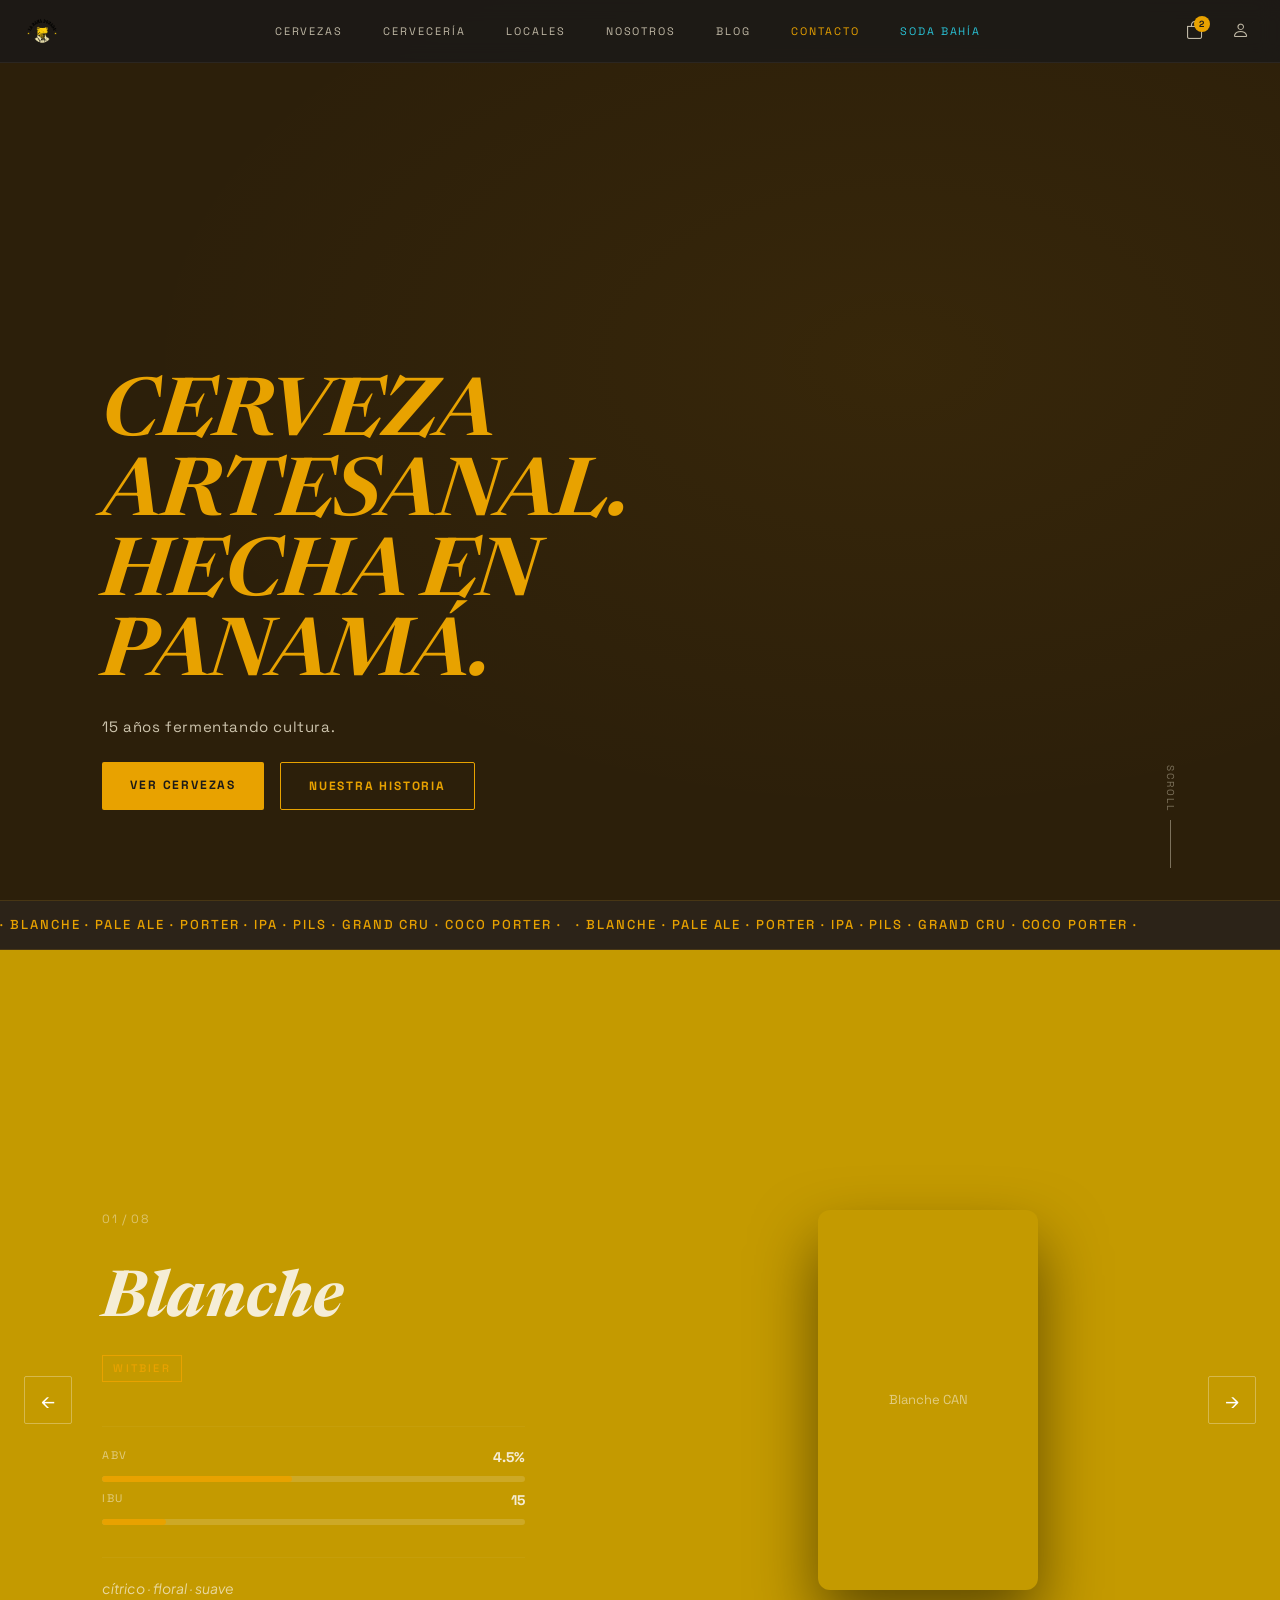
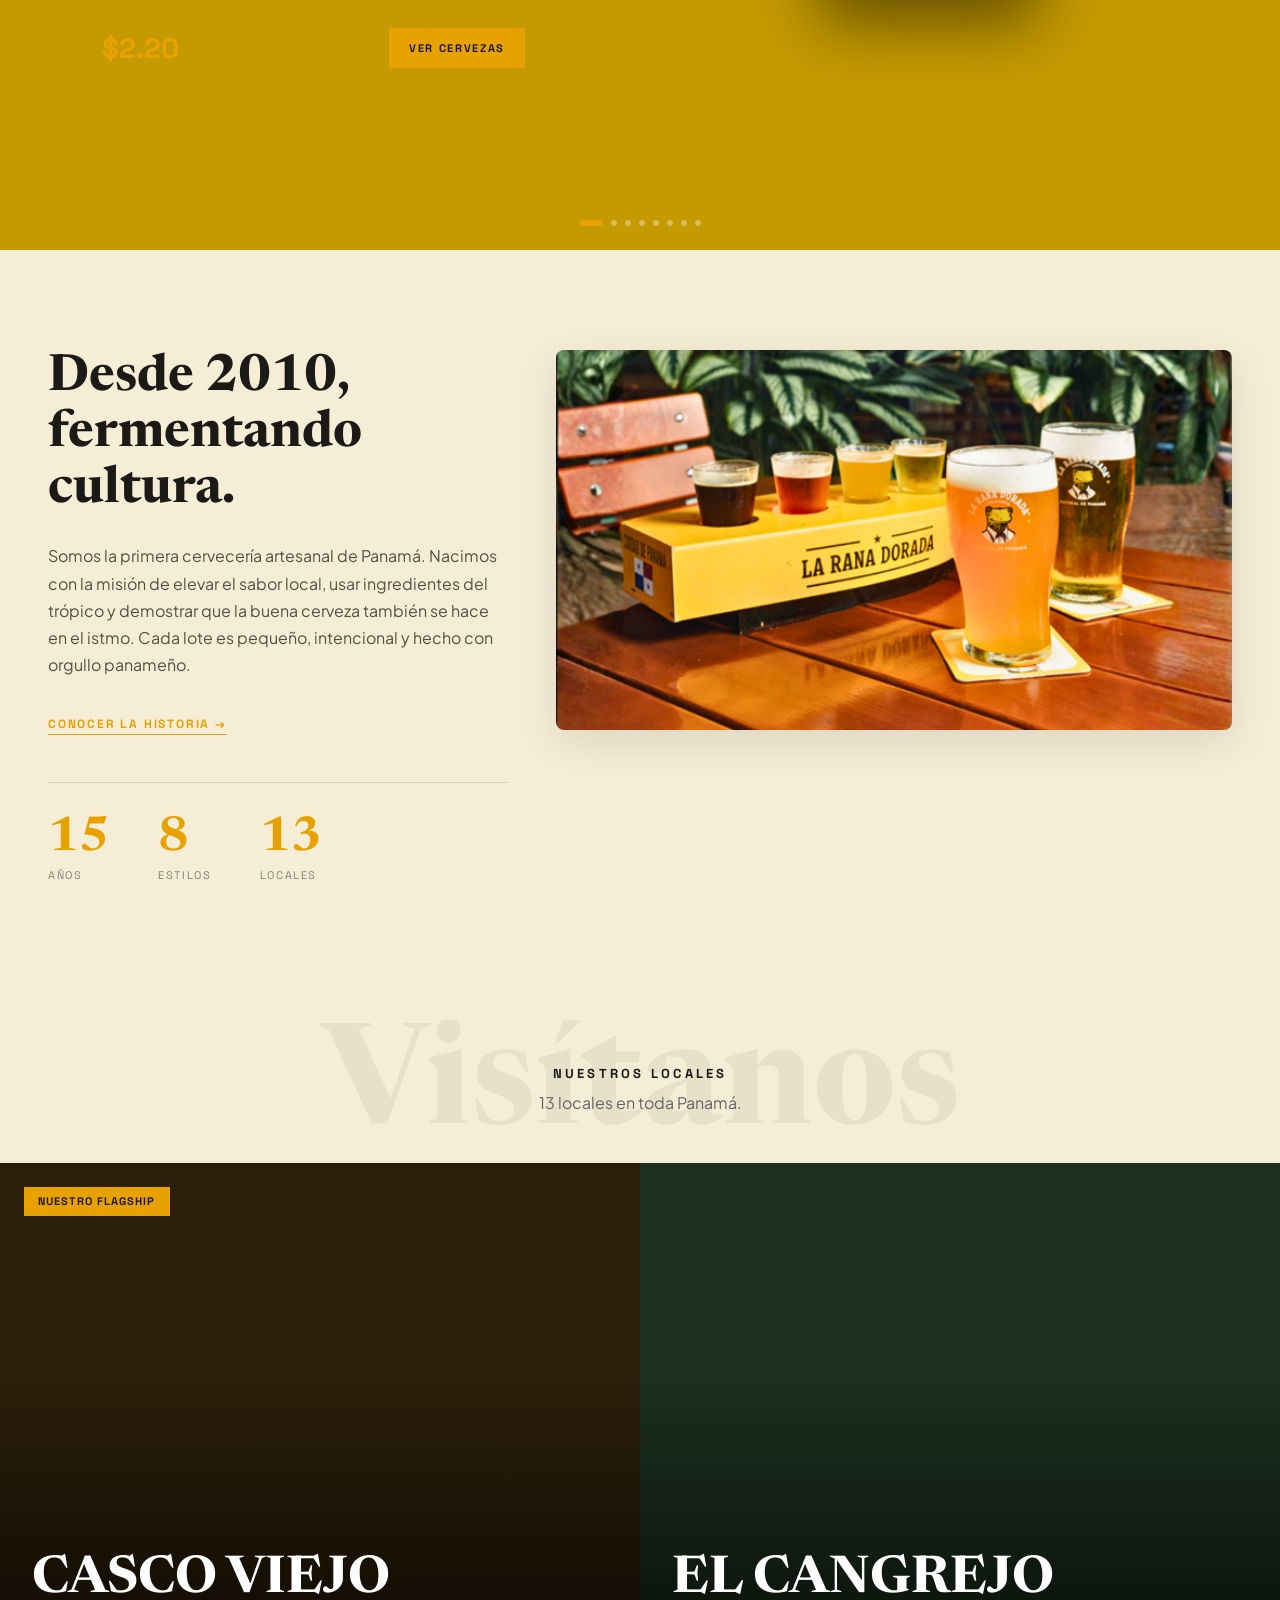
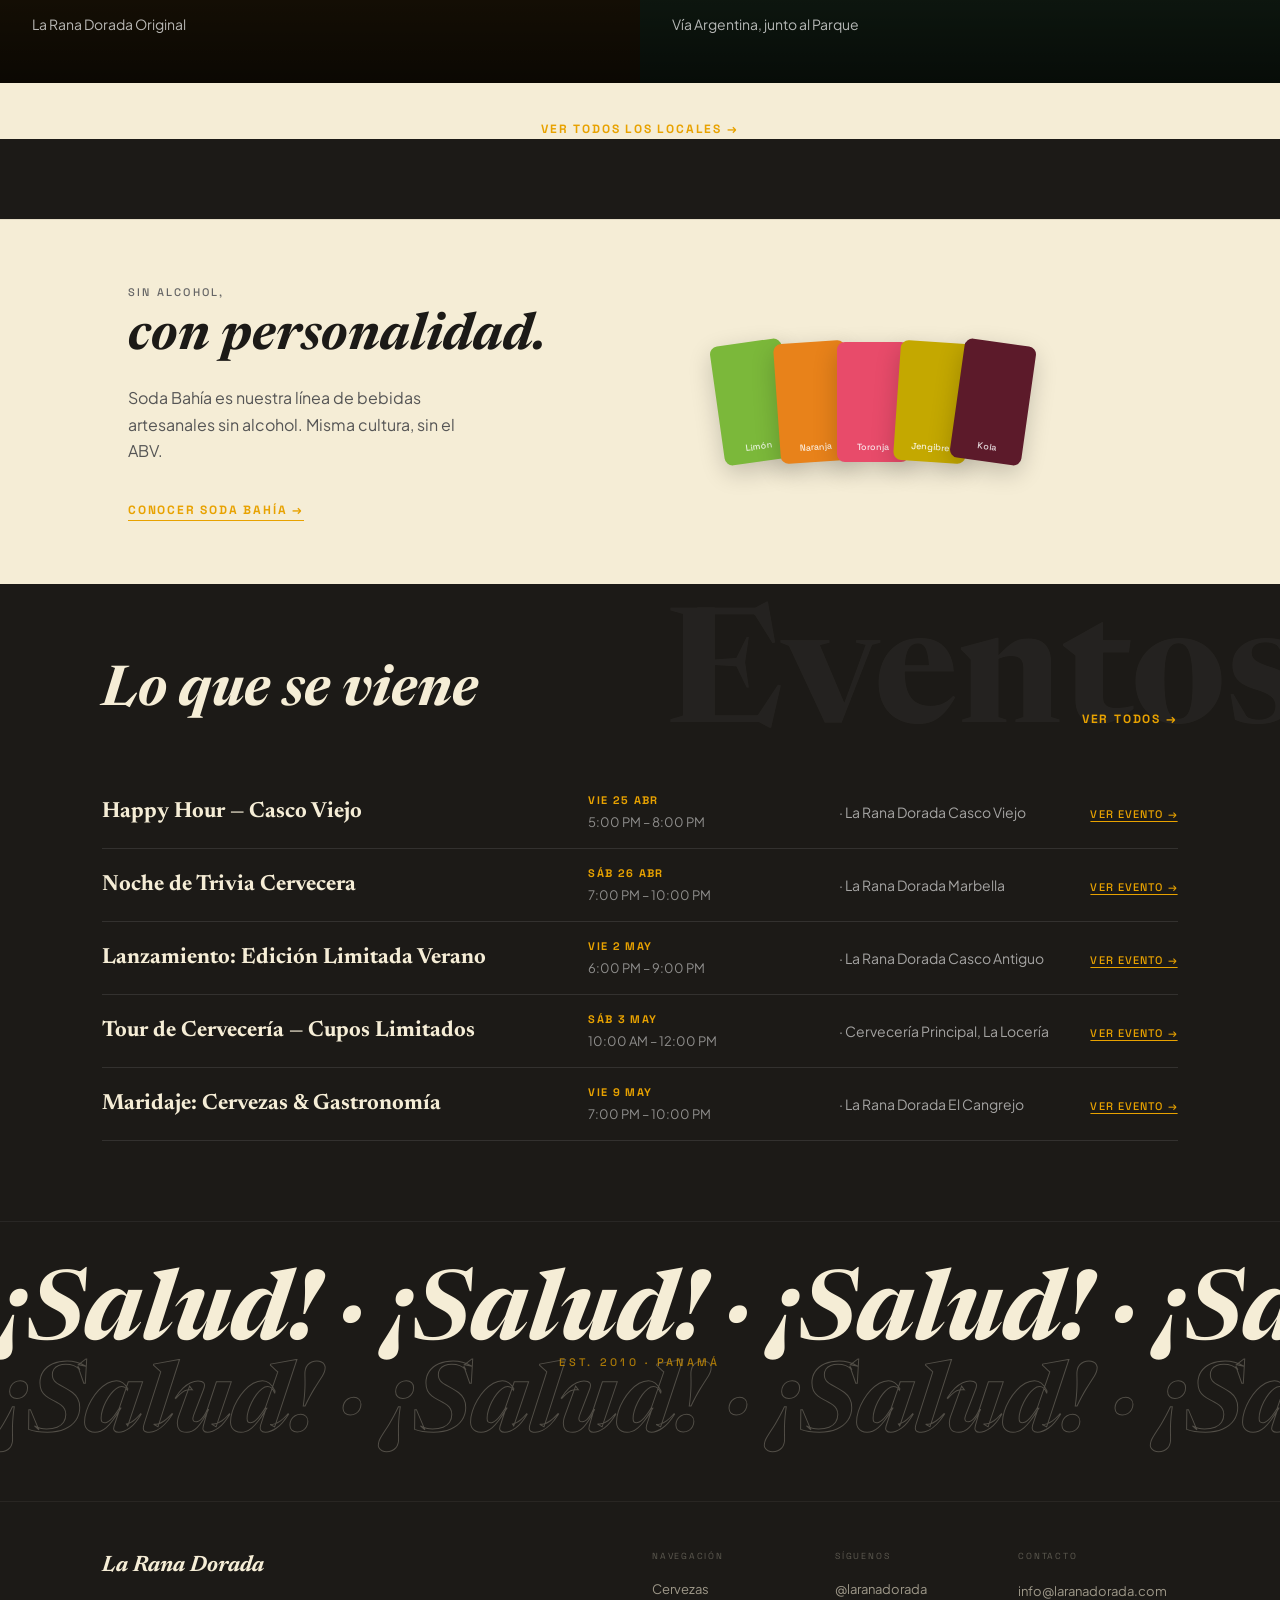
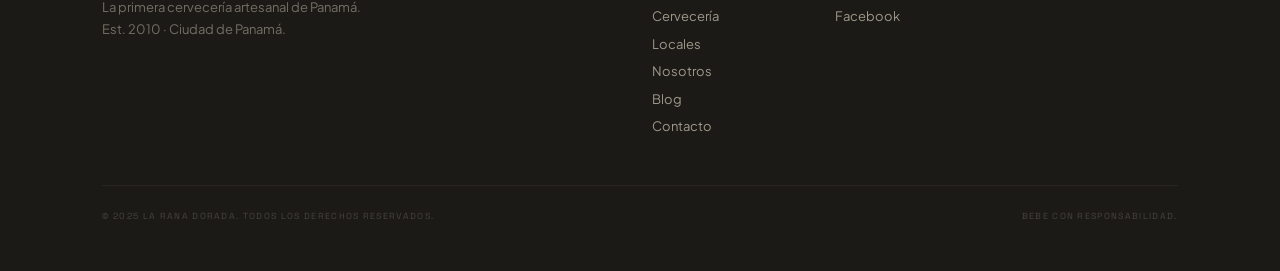
==== commit 293383d5: "Soda bahia hecho" ====
--- a/index.html
+++ b/index.html
@@ -172,7 +172,7 @@
     <div class="container-fluid px-4">
       <a class="navbar-brand font-news fw-bold fst-italic" href="index.html"
          style="color:var(--crema); font-size:1.4rem; letter-spacing:-0.01em;">
-        La Rana Dorada
+        <img src="img/logo.png" alt="La Rana Dorada" style="height:36px;width:auto;">
       </a>
       <button class="navbar-toggler border-0 shadow-none" type="button"
               data-bs-toggle="collapse" data-bs-target="#navMain"
@@ -527,15 +527,12 @@
           </div>
         </div>
       </div>
-      <div class="d-flex flex-column gap-4" style="flex:1;min-width:0;">
-        <div class="photo-placeholder" style="margin-left:auto;">
-          <span class="font-grotesk" style="font-size:11px;letter-spacing:0.15em;text-transform:uppercase;color:#9A8F7A;">FOTO AQUÍ</span>
-        </div>
-        <div class="photo-placeholder" style="margin-left:40%;">
-          <span class="font-grotesk" style="font-size:11px;letter-spacing:0.15em;text-transform:uppercase;color:#9A8F7A;">FOTO AQUÍ</span>
-        </div>
-        <div class="photo-placeholder" style="margin-left:0;">
-          <span class="font-grotesk" style="font-size:11px;letter-spacing:0.15em;text-transform:uppercase;color:#9A8F7A;">FOTO AQUÍ</span>
+      <div style="flex:1; min-width:0;">
+        <div style="border-radius:8px; overflow:hidden; 
+                    box-shadow:0 12px 40px rgba(0,0,0,0.1);">
+          <img src="img/picture_index.png" 
+               alt="La Rana Dorada"
+               style="width:100%; height:auto; display:block;">
         </div>
       </div>
     </div>
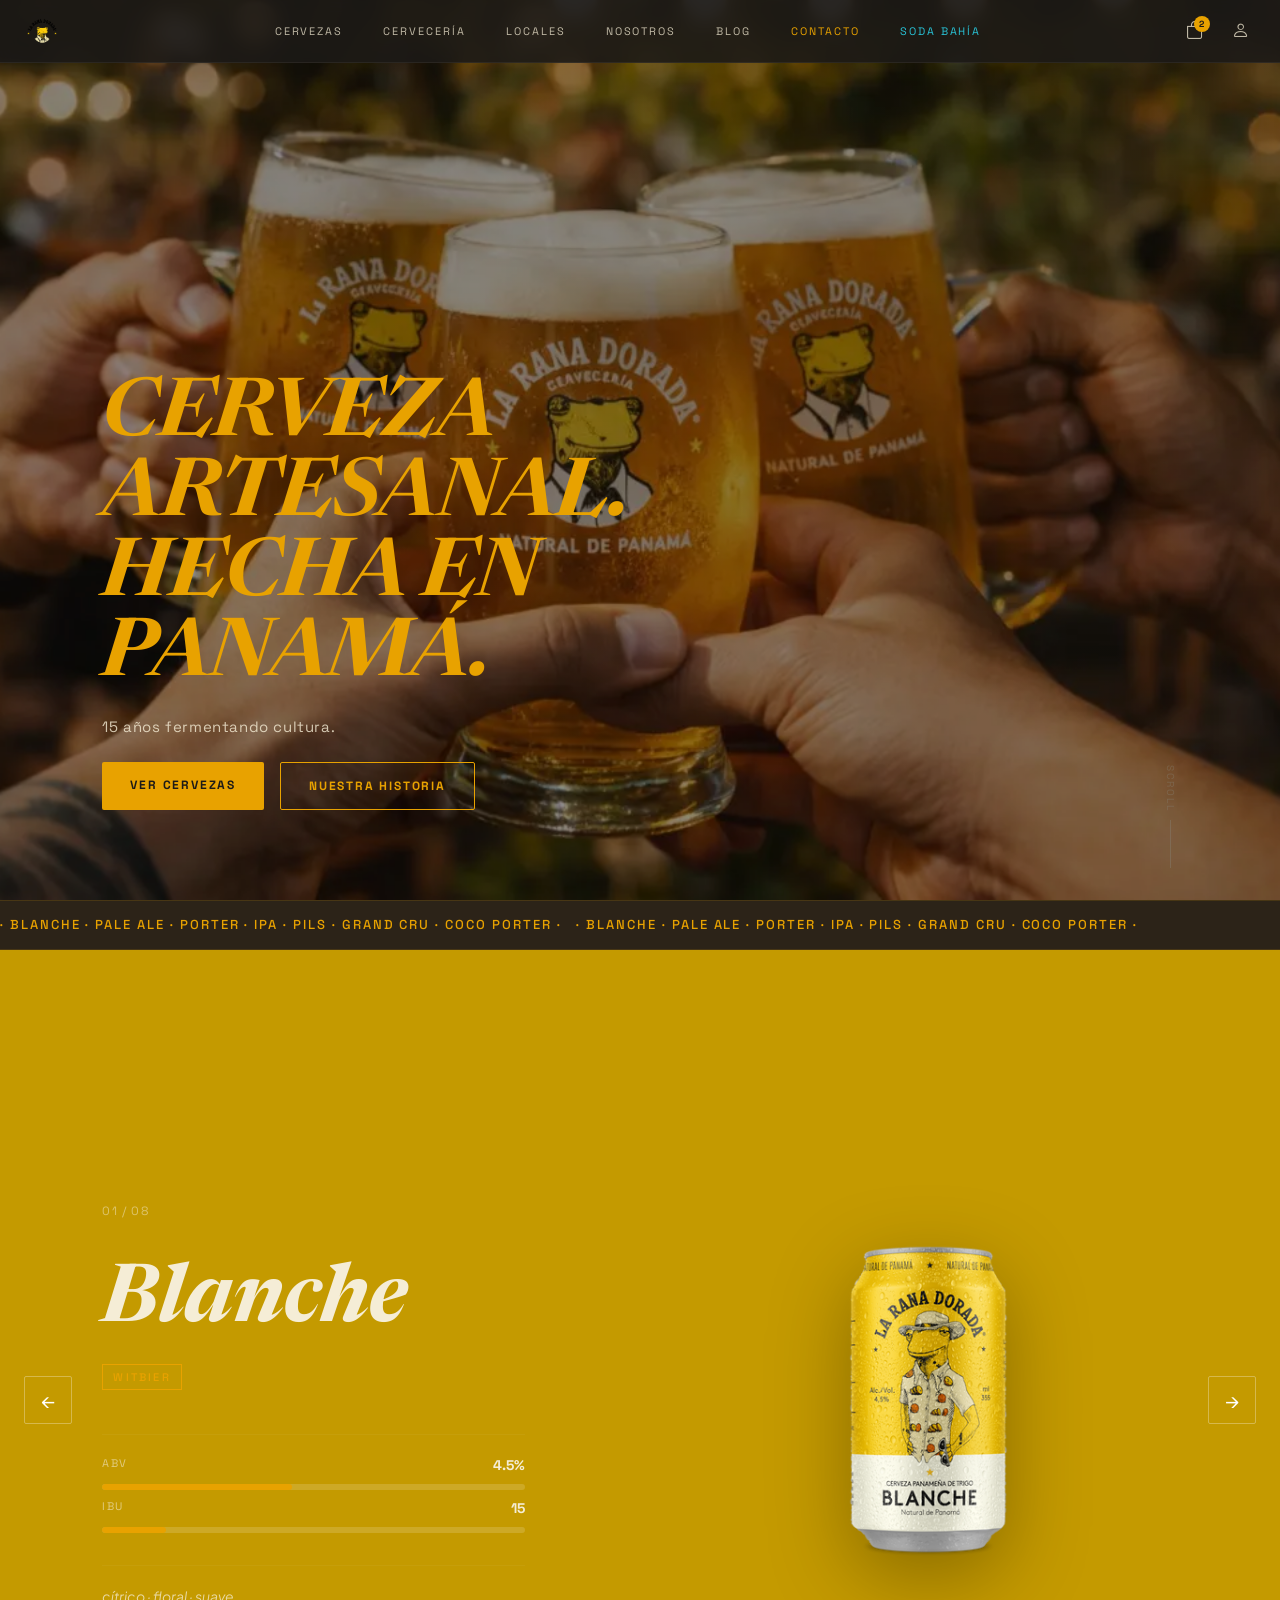
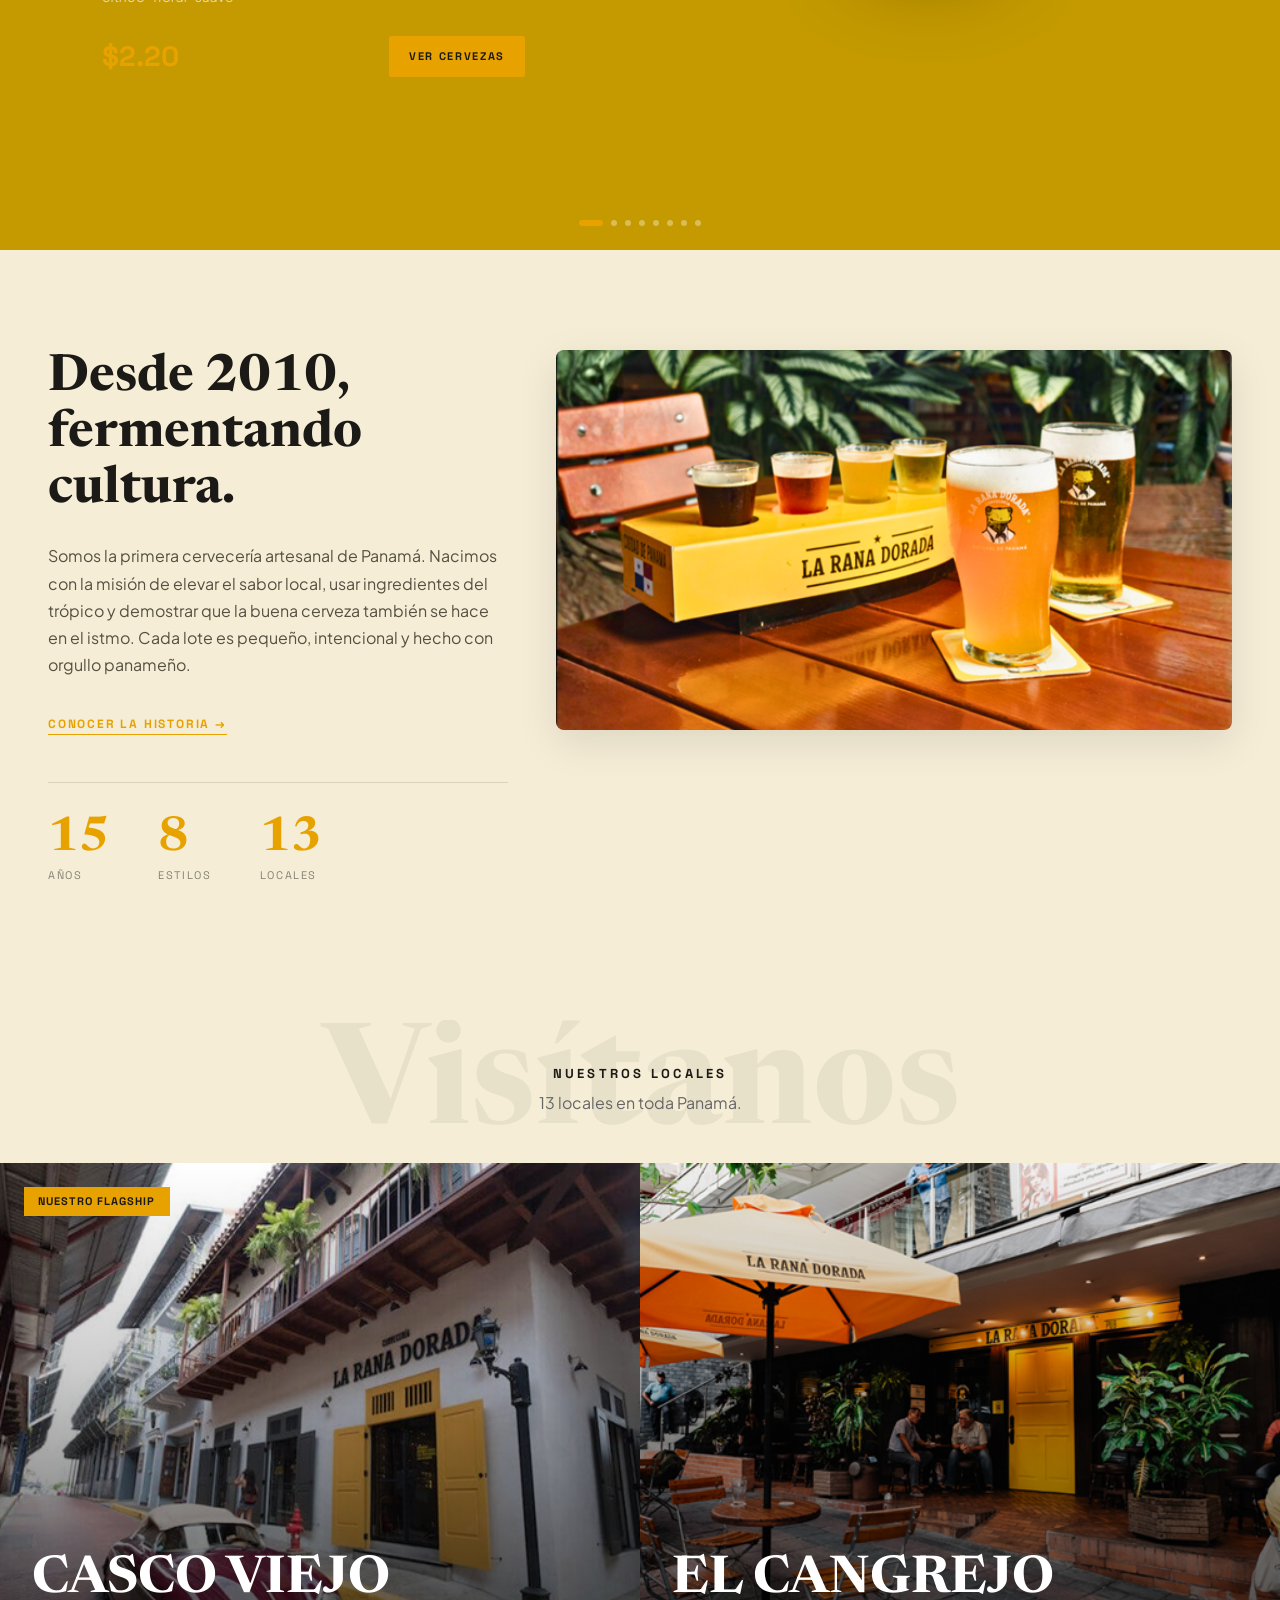
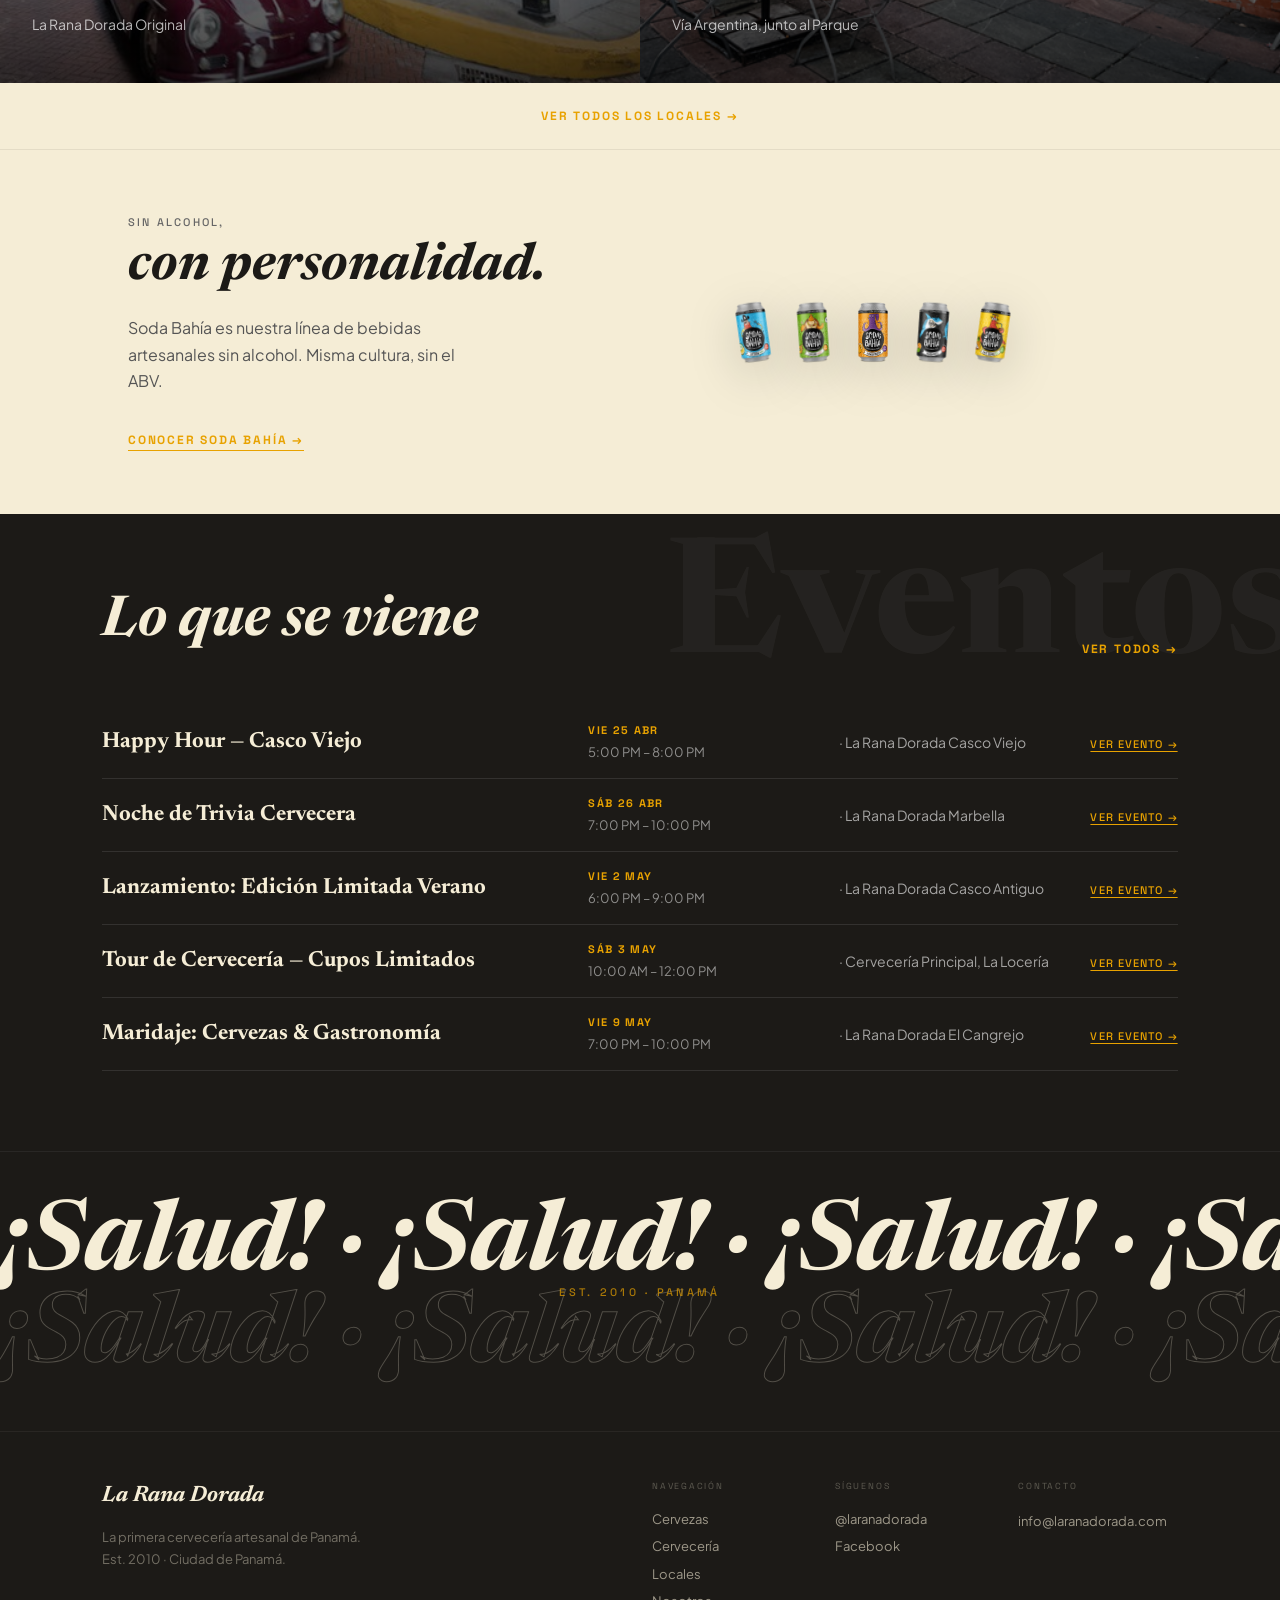
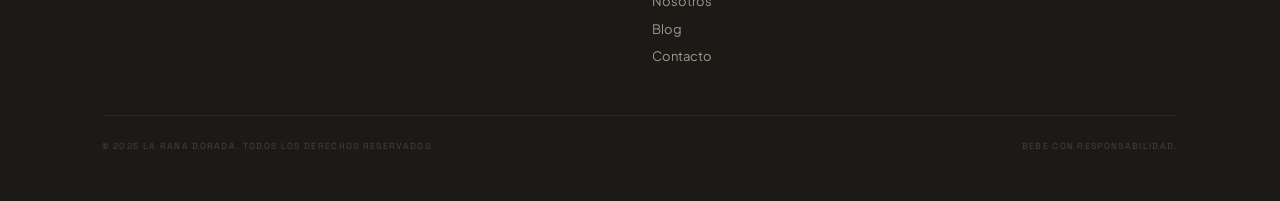
==== commit 209218d1: "casi todo listo" ====
--- a/index.html
+++ b/index.html
@@ -13,7 +13,6 @@
     /* ── Page-specific ── */
     .hero-section {
       height: 100vh;
-      background-color: #2C1F0A;
       position: relative;
       overflow: hidden;
       display: flex;
@@ -60,6 +59,10 @@
       inset: 0;
       background: linear-gradient(to right, rgba(0,0,0,0.45) 0%, rgba(0,0,0,0.1) 50%, rgba(0,0,0,0.05) 100%);
       pointer-events: none;
+    }
+    .beer-slide-content {
+      transform: scale(1);
+      transform-origin: center center;
     }
     .carousel-arrow-btn {
       position: absolute;
@@ -210,8 +213,10 @@
 
   <!-- ══ HERO ══ -->
   <section class="hero-section">
+    <img src="img/index_main_photo.jpg" alt="La Rana Dorada" style="position:absolute; inset:0; width:100%; height:100%; object-fit:cover; object-position:center; z-index:0;">
+    <div style="position:absolute; inset:0; background:rgba(0,0,0,0.45); z-index:1;"></div>
     <div class="hero-radial"></div>
-    <div style="padding-left:8%;padding-right:8%;padding-bottom:10vh;max-width:780px;position:relative;z-index:1;">
+    <div style="padding-left:8%;padding-right:8%;padding-bottom:10vh;max-width:780px;position:relative;z-index:2;">
       <h1 class="font-news fst-italic fw-bold text-uppercase"
           style="color:var(--oro);line-height:1;letter-spacing:-0.01em;font-size:clamp(42px,8vw,80px);">
         Cerveza Artesanal.<br>Hecha en Panamá.
@@ -252,10 +257,10 @@
 
       <!-- Slide 1: Blanche -->
       <div class="carousel-item active h-100" style="background-color:#C49A00;">
-        <div class="d-flex h-100 position-relative" style="z-index:1;">
+        <div class="d-flex h-100 position-relative beer-slide-content" style="z-index:1;">
           <div style="width:45%;padding-left:8%;padding-right:4%;display:flex;flex-direction:column;justify-content:center;padding-top:80px;">
             <span class="font-grotesk" style="font-size:12px;color:var(--crema);opacity:0.5;letter-spacing:0.1em;margin-bottom:40px;display:block;">01 / 08</span>
-            <h2 class="font-news fst-italic fw-bold" style="font-size:clamp(42px,5vw,72px);color:var(--crema);line-height:1.05;margin-bottom:20px;">Blanche</h2>
+            <h2 class="font-news fst-italic fw-bold" style="font-size:clamp(52px,6.25vw,90px);color:var(--crema);line-height:1.05;margin-bottom:20px;">Blanche</h2>
             <span class="font-grotesk" style="display:inline-block;font-size:11px;font-weight:500;text-transform:uppercase;letter-spacing:0.2em;color:var(--oro);border:1px solid var(--oro);padding:4px 10px;margin-bottom:28px;align-self:flex-start;">Witbier</span>
             <hr style="border-color:rgba(255,255,255,0.15);margin-bottom:20px;">
             <div class="d-flex flex-column gap-2 mb-3">
@@ -272,19 +277,17 @@
             </div>
           </div>
           <div style="width:55%;display:flex;align-items:center;justify-content:center;">
-            <div class="can-placeholder" style="background-color:#C49A00;width:220px;height:380px;">
-              <span class="font-grotesk" style="color:var(--crema);font-size:13px;opacity:0.6;">Blanche CAN</span>
-            </div>
+            <img src="img/blanche.png" alt="Blanche" style="width:375px; height:auto; display:block; margin:0 auto; filter:drop-shadow(0 24px 40px rgba(0,0,0,0.3)); object-fit:contain;">
           </div>
         </div>
       </div>
 
       <!-- Slide 2: Pale Ale -->
       <div class="carousel-item h-100" style="background-color:#7A2200;">
-        <div class="d-flex h-100 position-relative" style="z-index:1;">
+        <div class="d-flex h-100 position-relative beer-slide-content" style="z-index:1;">
           <div style="width:45%;padding-left:8%;padding-right:4%;display:flex;flex-direction:column;justify-content:center;padding-top:80px;">
             <span class="font-grotesk" style="font-size:12px;color:var(--crema);opacity:0.5;letter-spacing:0.1em;margin-bottom:40px;display:block;">02 / 08</span>
-            <h2 class="font-news fst-italic fw-bold" style="font-size:clamp(42px,5vw,72px);color:var(--crema);line-height:1.05;margin-bottom:20px;">Pale Ale</h2>
+            <h2 class="font-news fst-italic fw-bold" style="font-size:clamp(52px,6.25vw,90px);color:var(--crema);line-height:1.05;margin-bottom:20px;">Pale Ale</h2>
             <span class="font-grotesk" style="display:inline-block;font-size:11px;font-weight:500;text-transform:uppercase;letter-spacing:0.2em;color:var(--oro);border:1px solid var(--oro);padding:4px 10px;margin-bottom:28px;align-self:flex-start;">English Pale Ale</span>
             <hr style="border-color:rgba(255,255,255,0.15);margin-bottom:20px;">
             <div class="d-flex flex-column gap-2 mb-3">
@@ -301,19 +304,17 @@
             </div>
           </div>
           <div style="width:55%;display:flex;align-items:center;justify-content:center;">
-            <div class="can-placeholder" style="background-color:#5C1800;width:220px;height:380px;">
-              <span class="font-grotesk" style="color:var(--crema);font-size:13px;opacity:0.6;">Pale Ale CAN</span>
-            </div>
+            <img src="img/pale_ale.png" alt="Pale Ale" style="width:375px; height:auto; display:block; margin:0 auto; filter:drop-shadow(0 24px 40px rgba(0,0,0,0.3)); object-fit:contain;">
           </div>
         </div>
       </div>
 
       <!-- Slide 3: Porter -->
       <div class="carousel-item h-100" style="background-color:#1A1008;">
-        <div class="d-flex h-100 position-relative" style="z-index:1;">
+        <div class="d-flex h-100 position-relative beer-slide-content" style="z-index:1;">
           <div style="width:45%;padding-left:8%;padding-right:4%;display:flex;flex-direction:column;justify-content:center;padding-top:80px;">
             <span class="font-grotesk" style="font-size:12px;color:var(--crema);opacity:0.5;letter-spacing:0.1em;margin-bottom:40px;display:block;">03 / 08</span>
-            <h2 class="font-news fst-italic fw-bold" style="font-size:clamp(42px,5vw,72px);color:var(--crema);line-height:1.05;margin-bottom:20px;">Porter</h2>
+            <h2 class="font-news fst-italic fw-bold" style="font-size:clamp(52px,6.25vw,90px);color:var(--crema);line-height:1.05;margin-bottom:20px;">Porter</h2>
             <span class="font-grotesk" style="display:inline-block;font-size:11px;font-weight:500;text-transform:uppercase;letter-spacing:0.2em;color:var(--oro);border:1px solid var(--oro);padding:4px 10px;margin-bottom:28px;align-self:flex-start;">English-Style Porter</span>
             <hr style="border-color:rgba(255,255,255,0.15);margin-bottom:20px;">
             <div class="d-flex flex-column gap-2 mb-3">
@@ -330,19 +331,17 @@
             </div>
           </div>
           <div style="width:55%;display:flex;align-items:center;justify-content:center;">
-            <div class="can-placeholder" style="background-color:#0E0804;width:220px;height:380px;">
-              <span class="font-grotesk" style="color:var(--crema);font-size:13px;opacity:0.6;">Porter CAN</span>
-            </div>
+            <img src="img/porter.png" alt="Porter" style="width:375px; height:auto; display:block; margin:0 auto; filter:drop-shadow(0 24px 40px rgba(0,0,0,0.3)); object-fit:contain;">
           </div>
         </div>
       </div>
 
       <!-- Slide 4: IPA -->
       <div class="carousel-item h-100" style="background-color:#1A3A0A;">
-        <div class="d-flex h-100 position-relative" style="z-index:1;">
+        <div class="d-flex h-100 position-relative beer-slide-content" style="z-index:1;">
           <div style="width:45%;padding-left:8%;padding-right:4%;display:flex;flex-direction:column;justify-content:center;padding-top:80px;">
             <span class="font-grotesk" style="font-size:12px;color:var(--crema);opacity:0.5;letter-spacing:0.1em;margin-bottom:40px;display:block;">04 / 08</span>
-            <h2 class="font-news fst-italic fw-bold" style="font-size:clamp(42px,5vw,72px);color:var(--crema);line-height:1.05;margin-bottom:20px;">IPA</h2>
+            <h2 class="font-news fst-italic fw-bold" style="font-size:clamp(52px,6.25vw,90px);color:var(--crema);line-height:1.05;margin-bottom:20px;">IPA</h2>
             <span class="font-grotesk" style="display:inline-block;font-size:11px;font-weight:500;text-transform:uppercase;letter-spacing:0.2em;color:var(--oro);border:1px solid var(--oro);padding:4px 10px;margin-bottom:28px;align-self:flex-start;">American IPA</span>
             <hr style="border-color:rgba(255,255,255,0.15);margin-bottom:20px;">
             <div class="d-flex flex-column gap-2 mb-3">
@@ -359,20 +358,18 @@
             </div>
           </div>
           <div style="width:55%;display:flex;align-items:center;justify-content:center;">
-            <div class="can-placeholder" style="background-color:#0E2A04;width:220px;height:380px;">
-              <span class="font-grotesk" style="color:var(--crema);font-size:13px;opacity:0.6;">IPA CAN</span>
-            </div>
+            <img src="img/ipa.png" alt="IPA" style="width:375px; height:auto; display:block; margin:0 auto; filter:drop-shadow(0 24px 40px rgba(0,0,0,0.3)); object-fit:contain;">
           </div>
         </div>
       </div>
 
       <!-- Slide 5: Pils -->
       <div class="carousel-item h-100" style="background-color:#B8860A;">
-        <div class="d-flex h-100 position-relative" style="z-index:1;">
+        <div class="d-flex h-100 position-relative beer-slide-content" style="z-index:1;">
           <div style="width:45%;padding-left:8%;padding-right:4%;display:flex;flex-direction:column;justify-content:center;padding-top:80px;">
             <span class="font-grotesk" style="font-size:12px;color:var(--crema);opacity:0.5;letter-spacing:0.1em;margin-bottom:40px;display:block;">05 / 08</span>
-            <h2 class="font-news fst-italic fw-bold" style="font-size:clamp(42px,5vw,72px);color:var(--crema);line-height:1.05;margin-bottom:20px;">Pils</h2>
-            <span class="font-grotesk" style="display:inline-block;font-size:11px;font-weight:500;text-transform:uppercase;letter-spacing:0.2em;color:var(--oro);border:1px solid var(--oro);padding:4px 10px;margin-bottom:28px;align-self:flex-start;">Czech Pilsner</span>
+            <h2 class="font-news fst-italic fw-bold" style="font-size:clamp(52px,6.25vw,90px);color:var(--crema);line-height:1.05;margin-bottom:20px;">Pils</h2>
+            <span class="font-grotesk" style="display:inline-block;font-size:11px;font-weight:500;text-transform:uppercase;letter-spacing:0.2em;color:var(--oscuro);border:1px solid var(--oro);padding:4px 10px;margin-bottom:28px;align-self:flex-start;">Czech Pilsner</span>
             <hr style="border-color:rgba(255,255,255,0.15);margin-bottom:20px;">
             <div class="d-flex flex-column gap-2 mb-3">
               <div class="d-flex justify-content-between"><span class="font-grotesk" style="font-size:11px;letter-spacing:0.12em;text-transform:uppercase;color:var(--crema);opacity:0.6;">ABV</span><span class="font-grotesk fw-bold" style="font-size:14px;color:var(--crema);">4.8%</span></div>
@@ -383,24 +380,22 @@
             <hr style="border-color:rgba(255,255,255,0.15);margin-bottom:20px;">
             <p class="font-jakarta fst-italic" style="font-size:14px;color:var(--crema);opacity:0.75;margin-bottom:28px;">limpio · fresco · dorado</p>
             <div class="d-flex align-items-center justify-content-between flex-wrap gap-3">
-              <span class="font-grotesk fw-bold" style="font-size:28px;color:var(--oro);">$2.20</span>
+              <span class="font-grotesk fw-bold" style="font-size:28px;color:var(--oscuro);">$2.20</span>
               <a href="cervezas.html" class="btn-gold" style="font-size:11px;padding:12px 20px;">Ver Cervezas</a>
             </div>
           </div>
           <div style="width:55%;display:flex;align-items:center;justify-content:center;">
-            <div class="can-placeholder" style="background-color:#9A6E04;width:220px;height:380px;">
-              <span class="font-grotesk" style="color:var(--crema);font-size:13px;opacity:0.6;">Pils CAN</span>
-            </div>
+            <img src="img/pils.png" alt="Pils" style="width:375px; height:auto; display:block; margin:0 auto; filter:drop-shadow(0 24px 40px rgba(0,0,0,0.3)); object-fit:contain;">
           </div>
         </div>
       </div>
 
       <!-- Slide 6: Grand Cru -->
       <div class="carousel-item h-100" style="background-color:#2D1540;">
-        <div class="d-flex h-100 position-relative" style="z-index:1;">
+        <div class="d-flex h-100 position-relative beer-slide-content" style="z-index:1;">
           <div style="width:45%;padding-left:8%;padding-right:4%;display:flex;flex-direction:column;justify-content:center;padding-top:80px;">
             <span class="font-grotesk" style="font-size:12px;color:var(--crema);opacity:0.5;letter-spacing:0.1em;margin-bottom:40px;display:block;">06 / 08</span>
-            <h2 class="font-news fst-italic fw-bold" style="font-size:clamp(42px,5vw,72px);color:var(--crema);line-height:1.05;margin-bottom:20px;">Grand Cru</h2>
+            <h2 class="font-news fst-italic fw-bold" style="font-size:clamp(52px,6.25vw,90px);color:var(--crema);line-height:1.05;margin-bottom:20px;">Grand Cru</h2>
             <span class="font-grotesk" style="display:inline-block;font-size:11px;font-weight:500;text-transform:uppercase;letter-spacing:0.2em;color:var(--oro);border:1px solid var(--oro);padding:4px 10px;margin-bottom:28px;align-self:flex-start;">Belgian Strong</span>
             <hr style="border-color:rgba(255,255,255,0.15);margin-bottom:20px;">
             <div class="d-flex flex-column gap-2 mb-3">
@@ -417,19 +412,17 @@
             </div>
           </div>
           <div style="width:55%;display:flex;align-items:center;justify-content:center;">
-            <div class="can-placeholder" style="background-color:#1F0D2E;width:220px;height:380px;">
-              <span class="font-grotesk" style="color:var(--crema);font-size:13px;opacity:0.6;">Grand Cru CAN</span>
-            </div>
+            <img src="img/grand_cru.png" alt="Grand Cru" style="width:375px; height:auto; display:block; margin:0 auto; filter:drop-shadow(0 24px 40px rgba(0,0,0,0.3)); object-fit:contain;">
           </div>
         </div>
       </div>
 
       <!-- Slide 7: Coco Porter -->
       <div class="carousel-item h-100" style="background-color:#3D1800;">
-        <div class="d-flex h-100 position-relative" style="z-index:1;">
+        <div class="d-flex h-100 position-relative beer-slide-content" style="z-index:1;">
           <div style="width:45%;padding-left:8%;padding-right:4%;display:flex;flex-direction:column;justify-content:center;padding-top:80px;">
             <span class="font-grotesk" style="font-size:12px;color:var(--crema);opacity:0.5;letter-spacing:0.1em;margin-bottom:40px;display:block;">07 / 08</span>
-            <h2 class="font-news fst-italic fw-bold" style="font-size:clamp(42px,5vw,72px);color:var(--crema);line-height:1.05;margin-bottom:20px;">Coco Porter</h2>
+            <h2 class="font-news fst-italic fw-bold" style="font-size:clamp(52px,6.25vw,90px);color:var(--crema);line-height:1.05;margin-bottom:20px;">Coco Porter</h2>
             <span class="font-grotesk" style="display:inline-block;font-size:11px;font-weight:500;text-transform:uppercase;letter-spacing:0.2em;color:var(--oro);border:1px solid var(--oro);padding:4px 10px;margin-bottom:28px;align-self:flex-start;">Porter con Coco</span>
             <hr style="border-color:rgba(255,255,255,0.15);margin-bottom:20px;">
             <div class="d-flex flex-column gap-2 mb-3">
@@ -446,19 +439,17 @@
             </div>
           </div>
           <div style="width:55%;display:flex;align-items:center;justify-content:center;">
-            <div class="can-placeholder" style="background-color:#2D0E00;width:220px;height:380px;">
-              <span class="font-grotesk" style="color:var(--crema);font-size:13px;opacity:0.6;">Coco Porter CAN</span>
-            </div>
+            <img src="img/coco_porter.png" alt="Coco Porter" style="width:375px; height:auto; display:block; margin:0 auto; filter:drop-shadow(0 24px 40px rgba(0,0,0,0.3)); object-fit:contain;">
           </div>
         </div>
       </div>
 
       <!-- Slide 8: 6-Pack -->
       <div class="carousel-item h-100" style="background-color:#1C1A17;">
-        <div class="d-flex h-100 position-relative" style="z-index:1;">
+        <div class="d-flex h-100 position-relative beer-slide-content" style="z-index:1;">
           <div style="width:45%;padding-left:8%;padding-right:4%;display:flex;flex-direction:column;justify-content:center;padding-top:80px;">
             <span class="font-grotesk" style="font-size:12px;color:var(--crema);opacity:0.5;letter-spacing:0.1em;margin-bottom:40px;display:block;">08 / 08</span>
-            <h2 class="font-news fst-italic fw-bold" style="font-size:clamp(42px,5vw,72px);color:var(--crema);line-height:1.05;margin-bottom:20px;">6-Pack</h2>
+            <h2 class="font-news fst-italic fw-bold" style="font-size:clamp(52px,6.25vw,90px);color:var(--crema);line-height:1.05;margin-bottom:20px;">6-Pack</h2>
             <span class="font-grotesk" style="display:inline-block;font-size:11px;font-weight:500;text-transform:uppercase;letter-spacing:0.2em;color:var(--oro);border:1px solid var(--oro);padding:4px 10px;margin-bottom:28px;align-self:flex-start;">Mix Clásicas</span>
             <hr style="border-color:rgba(255,255,255,0.15);margin-bottom:20px;">
             <div class="d-flex flex-column gap-2 mb-3">
@@ -473,9 +464,7 @@
             </div>
           </div>
           <div style="width:55%;display:flex;align-items:center;justify-content:center;">
-            <div class="can-placeholder" style="background-color:#141210;width:220px;height:380px;">
-              <span class="font-grotesk" style="color:var(--crema);font-size:13px;opacity:0.6;">6-Pack</span>
-            </div>
+            <img src="img/6pack.png" alt="6-Pack" style="width:375px; height:auto; display:block; margin:0 auto; filter:drop-shadow(0 24px 40px rgba(0,0,0,0.3)); object-fit:contain;">
           </div>
         </div>
       </div>
@@ -551,9 +540,9 @@
       </div>
     </div>
     <div class="d-flex" style="width:100%;">
-      <div class="loc-card" style="background:#2C1F0A;">
-        <div class="loc-card-inner position-absolute" style="inset:0;background:#2C1F0A;"></div>
-        <div class="position-absolute" style="inset:0;background:linear-gradient(transparent 40%,rgba(0,0,0,0.75) 100%);pointer-events:none;"></div>
+      <div class="loc-card" style="background:#2C1F0A;" onclick="window.location.href='locales.html'">
+        <img src="img/local_casco_viejo.jpg" alt="Casco Viejo" style="position:absolute; inset:0; width:100%; height:100%; object-fit:cover; object-position:center; z-index:0;">
+        <div style="position:absolute; inset:0; background:linear-gradient(to top, rgba(0,0,0,0.75) 0%, rgba(0,0,0,0.2) 60%, transparent 100%); z-index:1;"></div>
         <div class="position-absolute" style="top:24px;left:24px;background:var(--oro);color:var(--oscuro);font-family:'Space Grotesk',sans-serif;font-size:11px;font-weight:700;letter-spacing:0.1em;text-transform:uppercase;padding:6px 14px;z-index:2;">
           Nuestro Flagship
         </div>
@@ -562,16 +551,16 @@
           <p class="font-jakarta" style="font-size:14px;color:rgba(255,255,255,0.7);">La Rana Dorada Original</p>
         </div>
       </div>
-      <div class="loc-card" style="background:#1C3020;">
-        <div class="loc-card-inner position-absolute" style="inset:0;background:#1C3020;"></div>
-        <div class="position-absolute" style="inset:0;background:linear-gradient(transparent 40%,rgba(0,0,0,0.75) 100%);pointer-events:none;"></div>
+      <div class="loc-card" style="background:#1C3020;" onclick="window.location.href='locales.html'">
+        <img src="img/local_via_argentina.png" alt="Vía Argentina" style="position:absolute; inset:0; width:100%; height:100%; object-fit:cover; object-position:center; z-index:0;">
+        <div style="position:absolute; inset:0; background:linear-gradient(to top, rgba(0,0,0,0.75) 0%, rgba(0,0,0,0.2) 60%, transparent 100%); z-index:1;"></div>
         <div class="position-absolute" style="bottom:32px;left:32px;z-index:2;">
           <h3 class="font-news fw-bold" style="font-size:52px;color:#fff;line-height:1;margin-bottom:8px;">EL CANGREJO</h3>
           <p class="font-jakarta" style="font-size:14px;color:rgba(255,255,255,0.7);">Vía Argentina, junto al Parque</p>
         </div>
       </div>
     </div>
-    <div class="text-center" style="margin-top:32px;margin-bottom:80px;">
+    <div class="d-flex justify-content-center" style="background:var(--crema); padding:24px 0;">
       <a href="locales.html" class="font-grotesk fw-bold" style="font-size:12px;letter-spacing:0.15em;text-transform:uppercase;color:var(--oro);text-decoration:none;transition:opacity 0.2s;">
         Ver todos los locales →
       </a>
@@ -593,20 +582,20 @@
       </div>
       <div class="d-flex justify-content-center align-items-end flex-fill">
         <div class="d-flex align-items-end soda-row">
-          <div class="soda-can" style="position:relative;width:72px;height:120px;border-radius:8px;background:#7BB83A;margin-left:0;transform:rotate(-8deg);box-shadow:0 8px 24px rgba(0,0,0,0.2);display:flex;align-items:flex-end;justify-content:center;padding-bottom:8px;">
-            <span style="font-family:'Space Grotesk',sans-serif;font-size:9px;color:rgba(255,255,255,0.85);font-weight:500;">Limón</span>
-          </div>
-          <div class="soda-can" style="position:relative;width:72px;height:120px;border-radius:8px;background:#E8821A;margin-left:-12px;transform:rotate(-4deg);box-shadow:0 8px 24px rgba(0,0,0,0.2);display:flex;align-items:flex-end;justify-content:center;padding-bottom:8px;">
-            <span style="font-family:'Space Grotesk',sans-serif;font-size:9px;color:rgba(255,255,255,0.85);font-weight:500;">Naranja</span>
-          </div>
-          <div class="soda-can" style="position:relative;width:72px;height:120px;border-radius:8px;background:#E84B6A;margin-left:-12px;transform:rotate(0deg);box-shadow:0 8px 24px rgba(0,0,0,0.2);display:flex;align-items:flex-end;justify-content:center;padding-bottom:8px;">
-            <span style="font-family:'Space Grotesk',sans-serif;font-size:9px;color:rgba(255,255,255,0.85);font-weight:500;">Toronja</span>
-          </div>
-          <div class="soda-can" style="position:relative;width:72px;height:120px;border-radius:8px;background:#C4A800;margin-left:-12px;transform:rotate(4deg);box-shadow:0 8px 24px rgba(0,0,0,0.2);display:flex;align-items:flex-end;justify-content:center;padding-bottom:8px;">
-            <span style="font-family:'Space Grotesk',sans-serif;font-size:9px;color:rgba(255,255,255,0.85);font-weight:500;">Jengibre</span>
-          </div>
-          <div class="soda-can" style="position:relative;width:72px;height:120px;border-radius:8px;background:#5C1A2A;margin-left:-12px;transform:rotate(8deg);box-shadow:0 8px 24px rgba(0,0,0,0.2);display:flex;align-items:flex-end;justify-content:center;padding-bottom:8px;">
-            <span style="font-family:'Space Grotesk',sans-serif;font-size:9px;color:rgba(255,255,255,0.85);font-weight:500;">Kola</span>
+          <div class="soda-can" style="position:relative;width:72px;height:120px;border-radius:0;background:transparent;margin-left:0;transform:rotate(-8deg);box-shadow:none;display:flex;align-items:center;justify-content:center;padding-bottom:0;overflow:visible;">
+            <img src="img/SB_PEPIMON.png" alt="Pepimón" style="width:150%; height:auto; object-fit:contain; padding:0; display:block; filter:drop-shadow(0 12px 24px rgba(0,0,0,0.2));">
+          </div>
+          <div class="soda-can" style="position:relative;width:72px;height:120px;border-radius:0;background:transparent;margin-left:-12px;transform:rotate(-4deg);box-shadow:none;display:flex;align-items:center;justify-content:center;padding-bottom:0;overflow:visible;">
+            <img src="img/SB_GINGURU.png" alt="Gingurú" style="width:150%; height:auto; object-fit:contain; padding:0; display:block; filter:drop-shadow(0 12px 24px rgba(0,0,0,0.2));">
+          </div>
+          <div class="soda-can" style="position:relative;width:72px;height:120px;border-radius:0;background:transparent;margin-left:-12px;transform:rotate(0deg);box-shadow:none;display:flex;align-items:center;justify-content:center;padding-bottom:0;overflow:visible;">
+            <img src="img/SB_Mango_Pasion.png" alt="Mango Pasión" style="width:150%; height:auto; object-fit:contain; padding:0; display:block; filter:drop-shadow(0 12px 24px rgba(0,0,0,0.2));">
+          </div>
+          <div class="soda-can" style="position:relative;width:72px;height:120px;border-radius:0;background:transparent;margin-left:-12px;transform:rotate(4deg);box-shadow:none;display:flex;align-items:center;justify-content:center;padding-bottom:0;overflow:visible;">
+            <img src="img/SB_MANSA_COLA.png" alt="Mansa Cola" style="width:150%; height:auto; object-fit:contain; padding:0; display:block; filter:drop-shadow(0 12px 24px rgba(0,0,0,0.2));">
+          </div>
+          <div class="soda-can" style="position:relative;width:72px;height:120px;border-radius:0;background:transparent;margin-left:-12px;transform:rotate(8deg);box-shadow:none;display:flex;align-items:center;justify-content:center;padding-bottom:0;overflow:visible;">
+            <img src="img/SB_NAPI_COLADA.png" alt="Napi Colada" style="width:150%; height:auto; object-fit:contain; padding:0; display:block; filter:drop-shadow(0 12px 24px rgba(0,0,0,0.2));">
           </div>
         </div>
       </div>
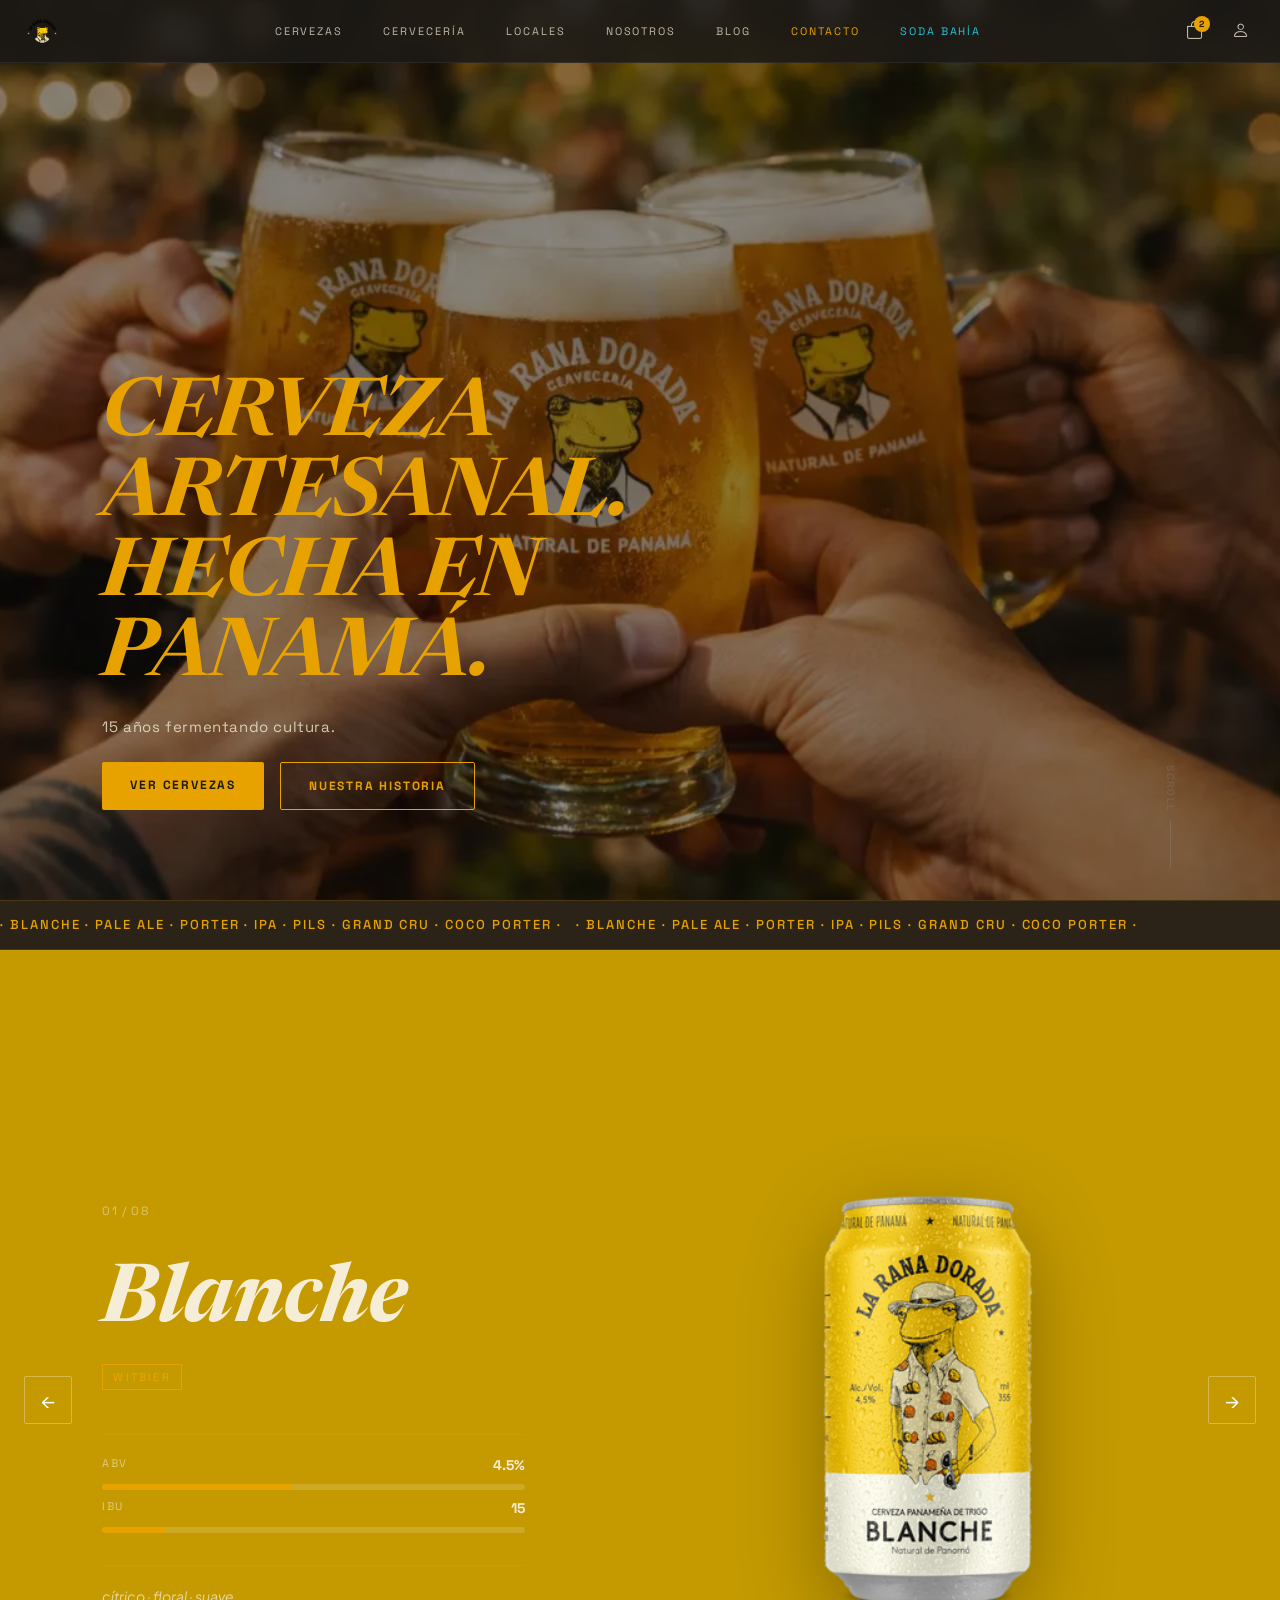
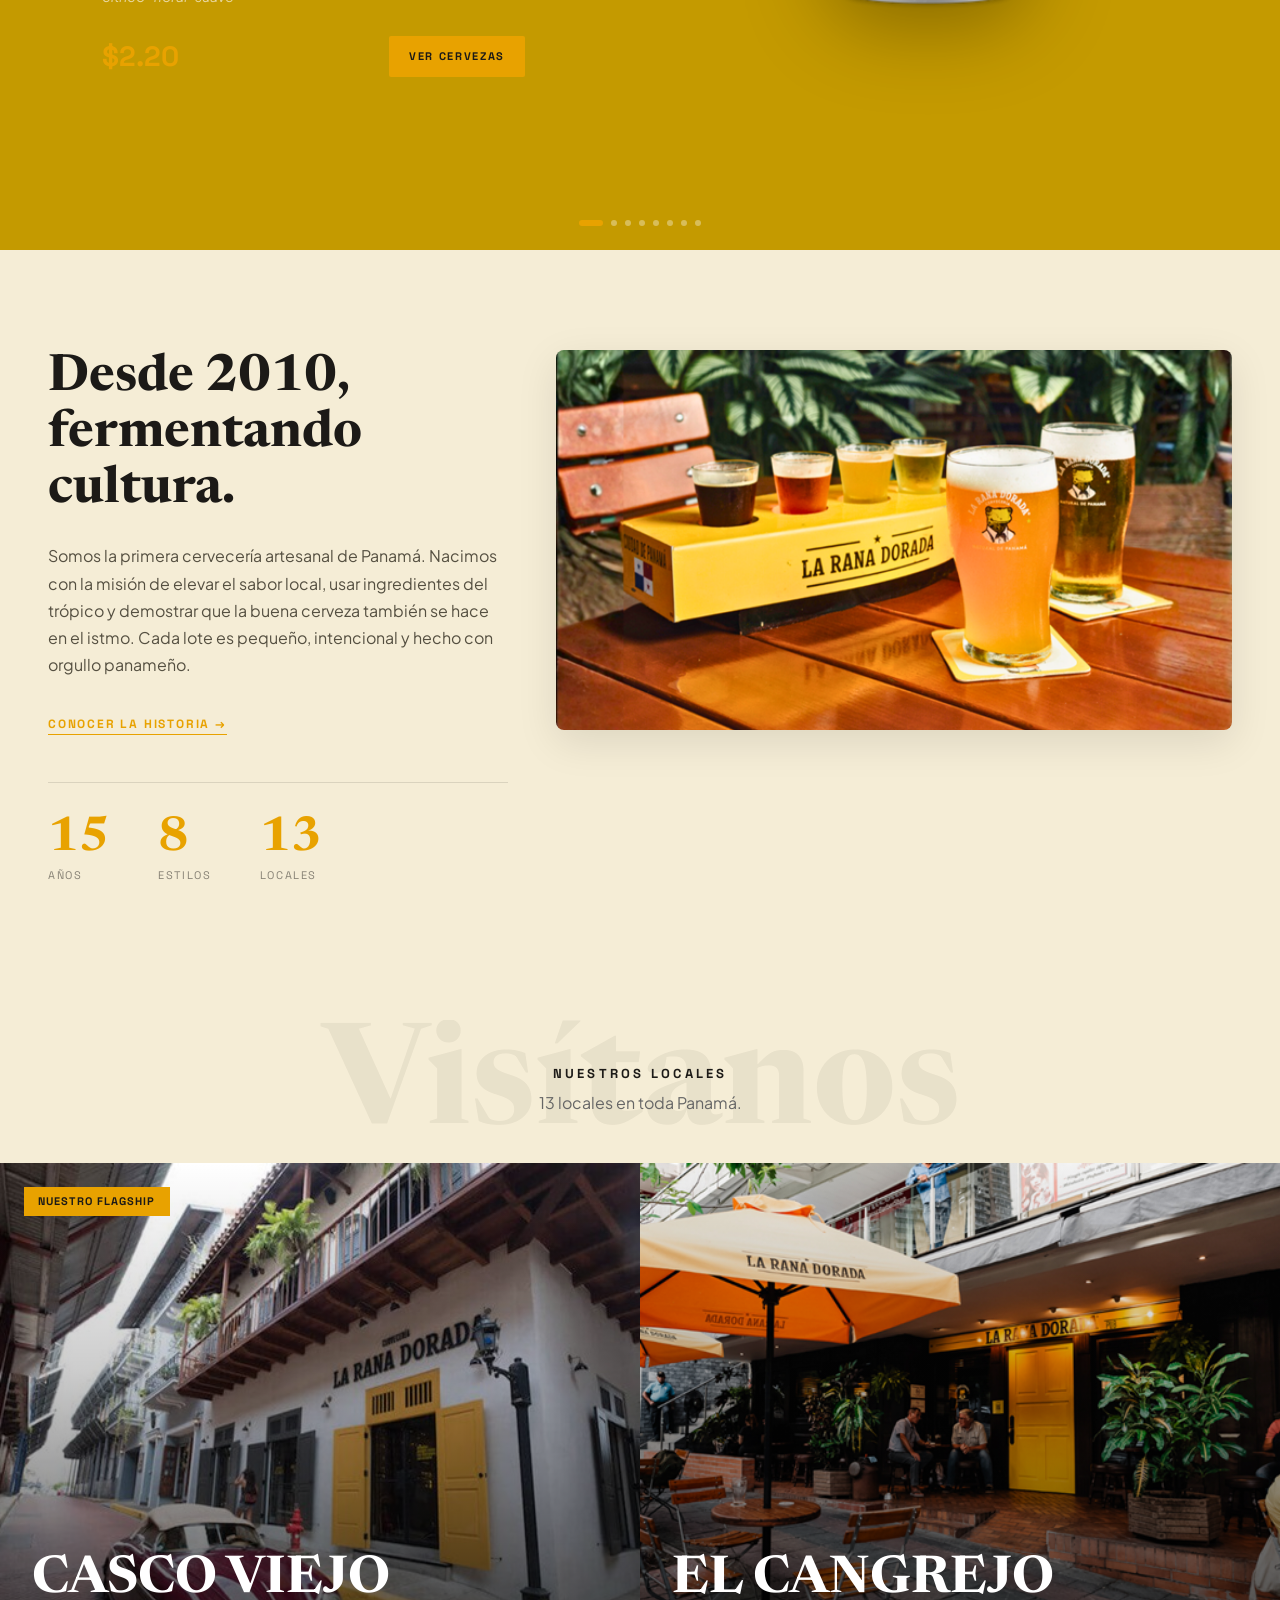
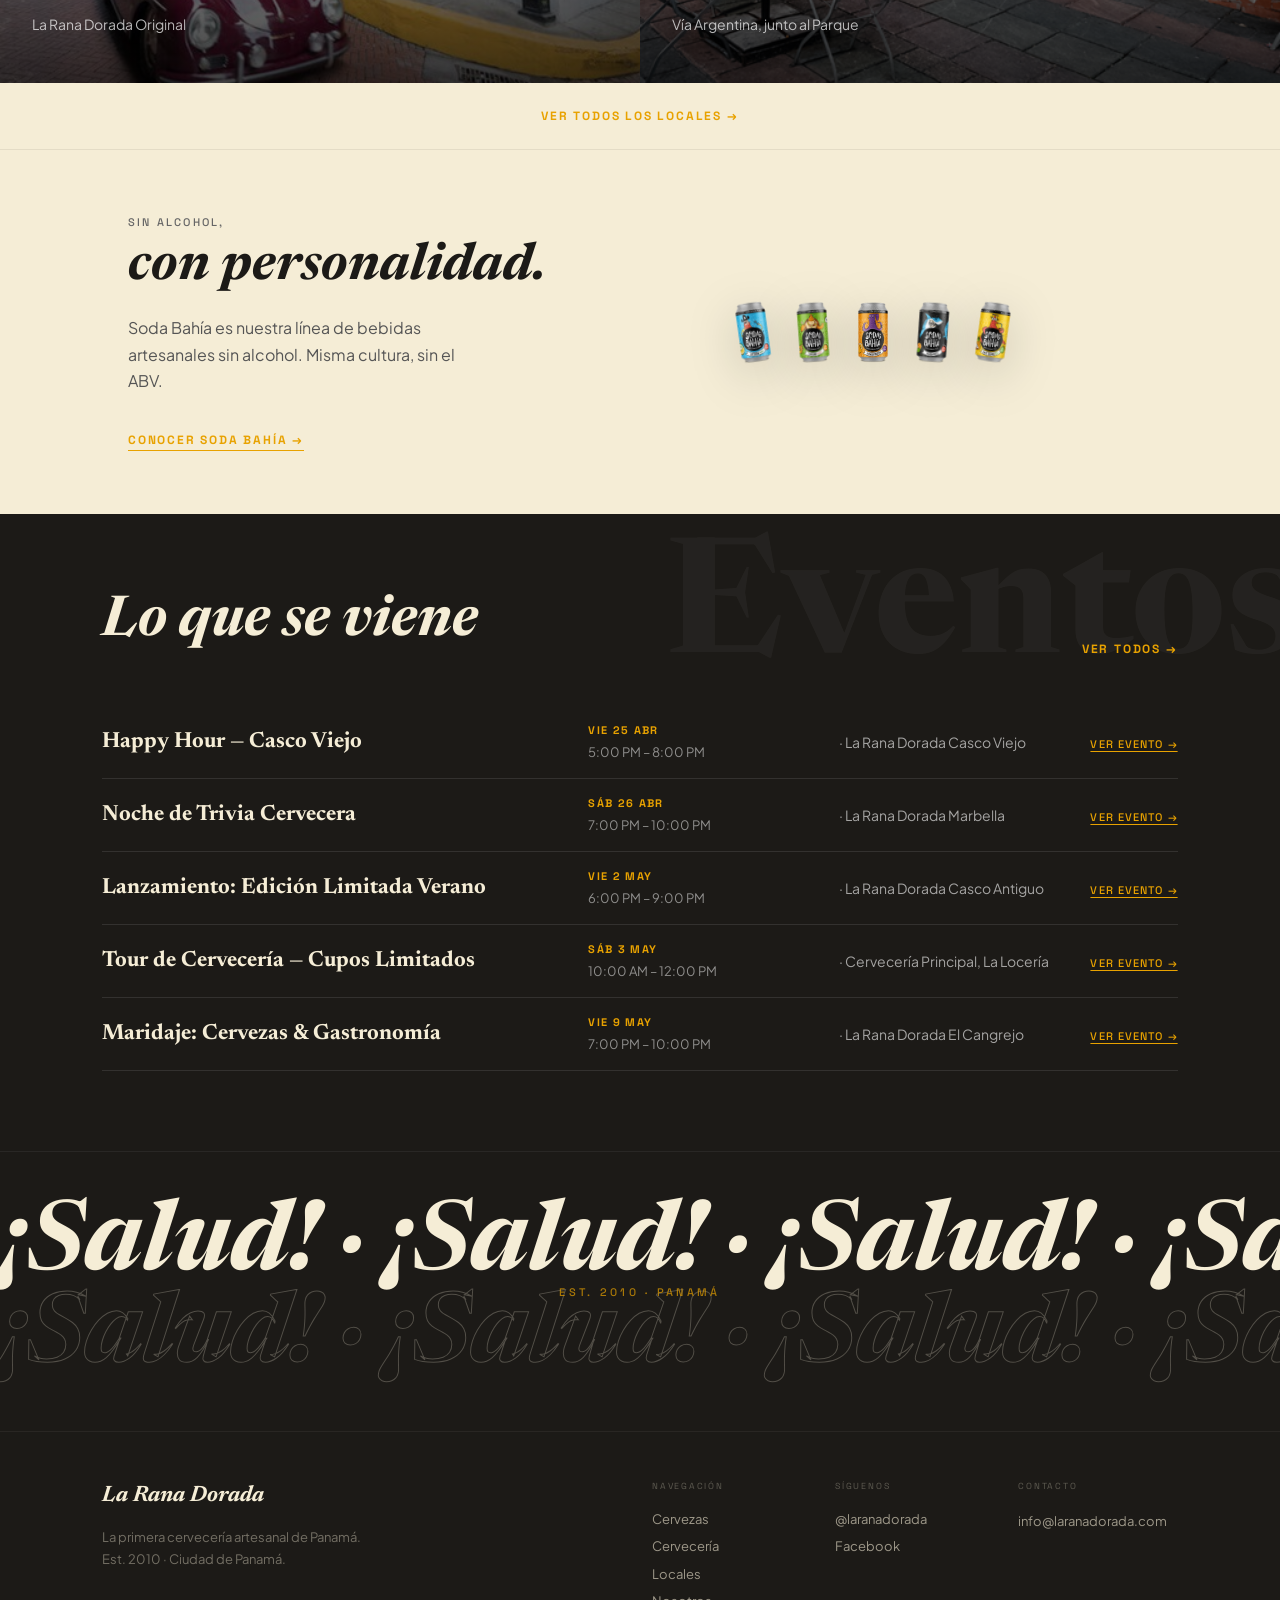
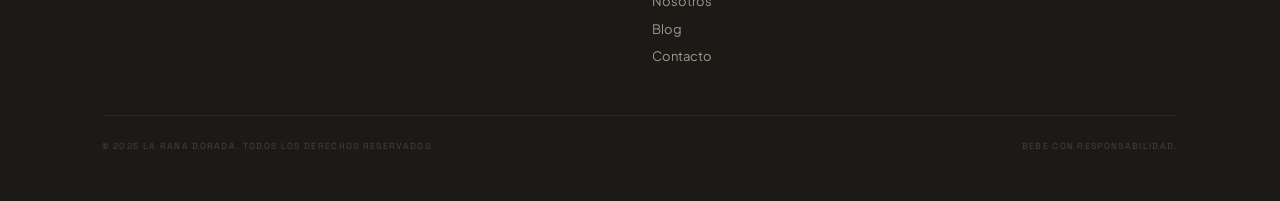
==== commit 4b88aa1f: "Casi listo ahora si casi" ====
--- a/index.html
+++ b/index.html
@@ -277,7 +277,7 @@
             </div>
           </div>
           <div style="width:55%;display:flex;align-items:center;justify-content:center;">
-            <img src="img/blanche.png" alt="Blanche" style="width:375px; height:auto; display:block; margin:0 auto; filter:drop-shadow(0 24px 40px rgba(0,0,0,0.3)); object-fit:contain;">
+            <img src="img/blanche.png" alt="Blanche" style="width:500px; height:auto; display:block; margin:0 auto; filter:drop-shadow(0 24px 40px rgba(0,0,0,0.3)); object-fit:contain;">
           </div>
         </div>
       </div>
@@ -304,7 +304,7 @@
             </div>
           </div>
           <div style="width:55%;display:flex;align-items:center;justify-content:center;">
-            <img src="img/pale_ale.png" alt="Pale Ale" style="width:375px; height:auto; display:block; margin:0 auto; filter:drop-shadow(0 24px 40px rgba(0,0,0,0.3)); object-fit:contain;">
+            <img src="img/pale_ale.png" alt="Pale Ale" style="width:500px; height:auto; display:block; margin:0 auto; filter:drop-shadow(0 24px 40px rgba(0,0,0,0.3)); object-fit:contain;">
           </div>
         </div>
       </div>
@@ -331,7 +331,7 @@
             </div>
           </div>
           <div style="width:55%;display:flex;align-items:center;justify-content:center;">
-            <img src="img/porter.png" alt="Porter" style="width:375px; height:auto; display:block; margin:0 auto; filter:drop-shadow(0 24px 40px rgba(0,0,0,0.3)); object-fit:contain;">
+            <img src="img/porter.png" alt="Porter" style="width:500px; height:auto; display:block; margin:0 auto; filter:drop-shadow(0 24px 40px rgba(0,0,0,0.3)); object-fit:contain;">
           </div>
         </div>
       </div>
@@ -358,7 +358,7 @@
             </div>
           </div>
           <div style="width:55%;display:flex;align-items:center;justify-content:center;">
-            <img src="img/ipa.png" alt="IPA" style="width:375px; height:auto; display:block; margin:0 auto; filter:drop-shadow(0 24px 40px rgba(0,0,0,0.3)); object-fit:contain;">
+            <img src="img/ipa.png" alt="IPA" style="width:500px; height:auto; display:block; margin:0 auto; filter:drop-shadow(0 24px 40px rgba(0,0,0,0.3)); object-fit:contain;">
           </div>
         </div>
       </div>
@@ -385,7 +385,7 @@
             </div>
           </div>
           <div style="width:55%;display:flex;align-items:center;justify-content:center;">
-            <img src="img/pils.png" alt="Pils" style="width:375px; height:auto; display:block; margin:0 auto; filter:drop-shadow(0 24px 40px rgba(0,0,0,0.3)); object-fit:contain;">
+            <img src="img/pils.png" alt="Pils" style="width:500px; height:auto; display:block; margin:0 auto; filter:drop-shadow(0 24px 40px rgba(0,0,0,0.3)); object-fit:contain;">
           </div>
         </div>
       </div>
@@ -412,7 +412,7 @@
             </div>
           </div>
           <div style="width:55%;display:flex;align-items:center;justify-content:center;">
-            <img src="img/grand_cru.png" alt="Grand Cru" style="width:375px; height:auto; display:block; margin:0 auto; filter:drop-shadow(0 24px 40px rgba(0,0,0,0.3)); object-fit:contain;">
+            <img src="img/grand_cru.png" alt="Grand Cru" style="width:500px; height:auto; display:block; margin:0 auto; filter:drop-shadow(0 24px 40px rgba(0,0,0,0.3)); object-fit:contain;">
           </div>
         </div>
       </div>
@@ -439,7 +439,7 @@
             </div>
           </div>
           <div style="width:55%;display:flex;align-items:center;justify-content:center;">
-            <img src="img/coco_porter.png" alt="Coco Porter" style="width:375px; height:auto; display:block; margin:0 auto; filter:drop-shadow(0 24px 40px rgba(0,0,0,0.3)); object-fit:contain;">
+            <img src="img/coco_porter.png" alt="Coco Porter" style="width:500px; height:auto; display:block; margin:0 auto; filter:drop-shadow(0 24px 40px rgba(0,0,0,0.3)); object-fit:contain;">
           </div>
         </div>
       </div>
@@ -464,7 +464,7 @@
             </div>
           </div>
           <div style="width:55%;display:flex;align-items:center;justify-content:center;">
-            <img src="img/6pack.png" alt="6-Pack" style="width:375px; height:auto; display:block; margin:0 auto; filter:drop-shadow(0 24px 40px rgba(0,0,0,0.3)); object-fit:contain;">
+            <img src="img/6pack.png" alt="6-Pack" style="width:500px; height:auto; display:block; margin:0 auto; filter:drop-shadow(0 24px 40px rgba(0,0,0,0.3)); object-fit:contain;">
           </div>
         </div>
       </div>
@@ -583,19 +583,19 @@
       <div class="d-flex justify-content-center align-items-end flex-fill">
         <div class="d-flex align-items-end soda-row">
           <div class="soda-can" style="position:relative;width:72px;height:120px;border-radius:0;background:transparent;margin-left:0;transform:rotate(-8deg);box-shadow:none;display:flex;align-items:center;justify-content:center;padding-bottom:0;overflow:visible;">
-            <img src="img/SB_PEPIMON.png" alt="Pepimón" style="width:150%; height:auto; object-fit:contain; padding:0; display:block; filter:drop-shadow(0 12px 24px rgba(0,0,0,0.2));">
+            <img src="img/SB_PEPIMON.png" alt="Pepimón" style="width:234.375%; height:auto; object-fit:contain; padding:0; display:block; filter:drop-shadow(0 12px 24px rgba(0,0,0,0.2));">
           </div>
           <div class="soda-can" style="position:relative;width:72px;height:120px;border-radius:0;background:transparent;margin-left:-12px;transform:rotate(-4deg);box-shadow:none;display:flex;align-items:center;justify-content:center;padding-bottom:0;overflow:visible;">
-            <img src="img/SB_GINGURU.png" alt="Gingurú" style="width:150%; height:auto; object-fit:contain; padding:0; display:block; filter:drop-shadow(0 12px 24px rgba(0,0,0,0.2));">
+            <img src="img/SB_GINGURU.png" alt="Gingurú" style="width:234.375%; height:auto; object-fit:contain; padding:0; display:block; filter:drop-shadow(0 12px 24px rgba(0,0,0,0.2));">
           </div>
           <div class="soda-can" style="position:relative;width:72px;height:120px;border-radius:0;background:transparent;margin-left:-12px;transform:rotate(0deg);box-shadow:none;display:flex;align-items:center;justify-content:center;padding-bottom:0;overflow:visible;">
-            <img src="img/SB_Mango_Pasion.png" alt="Mango Pasión" style="width:150%; height:auto; object-fit:contain; padding:0; display:block; filter:drop-shadow(0 12px 24px rgba(0,0,0,0.2));">
+            <img src="img/SB_Mango_Pasion.png" alt="Mango Pasión" style="width:234.375%; height:auto; object-fit:contain; padding:0; display:block; filter:drop-shadow(0 12px 24px rgba(0,0,0,0.2));">
           </div>
           <div class="soda-can" style="position:relative;width:72px;height:120px;border-radius:0;background:transparent;margin-left:-12px;transform:rotate(4deg);box-shadow:none;display:flex;align-items:center;justify-content:center;padding-bottom:0;overflow:visible;">
-            <img src="img/SB_MANSA_COLA.png" alt="Mansa Cola" style="width:150%; height:auto; object-fit:contain; padding:0; display:block; filter:drop-shadow(0 12px 24px rgba(0,0,0,0.2));">
+            <img src="img/SB_MANSA_COLA.png" alt="Mansa Cola" style="width:234.375%; height:auto; object-fit:contain; padding:0; display:block; filter:drop-shadow(0 12px 24px rgba(0,0,0,0.2));">
           </div>
           <div class="soda-can" style="position:relative;width:72px;height:120px;border-radius:0;background:transparent;margin-left:-12px;transform:rotate(8deg);box-shadow:none;display:flex;align-items:center;justify-content:center;padding-bottom:0;overflow:visible;">
-            <img src="img/SB_NAPI_COLADA.png" alt="Napi Colada" style="width:150%; height:auto; object-fit:contain; padding:0; display:block; filter:drop-shadow(0 12px 24px rgba(0,0,0,0.2));">
+            <img src="img/SB_NAPI_COLADA.png" alt="Napi Colada" style="width:234.375%; height:auto; object-fit:contain; padding:0; display:block; filter:drop-shadow(0 12px 24px rgba(0,0,0,0.2));">
           </div>
         </div>
       </div>
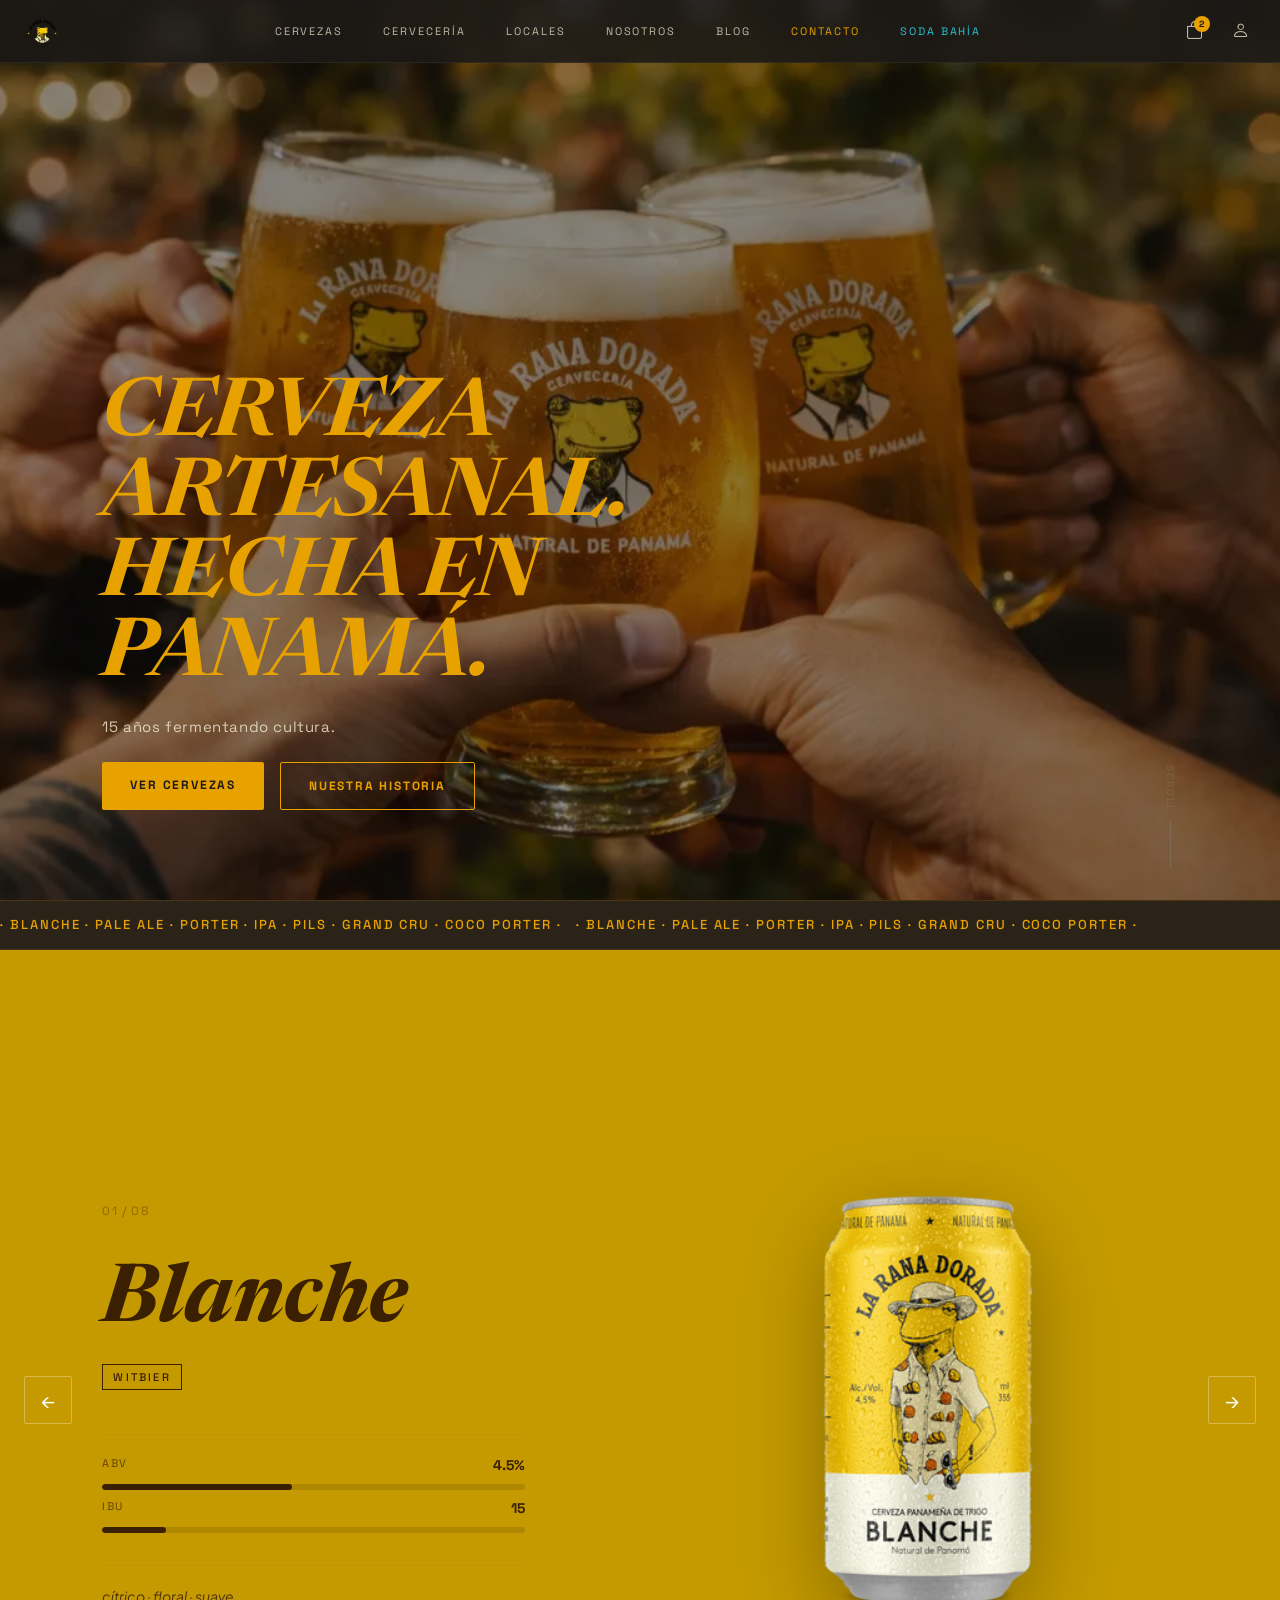
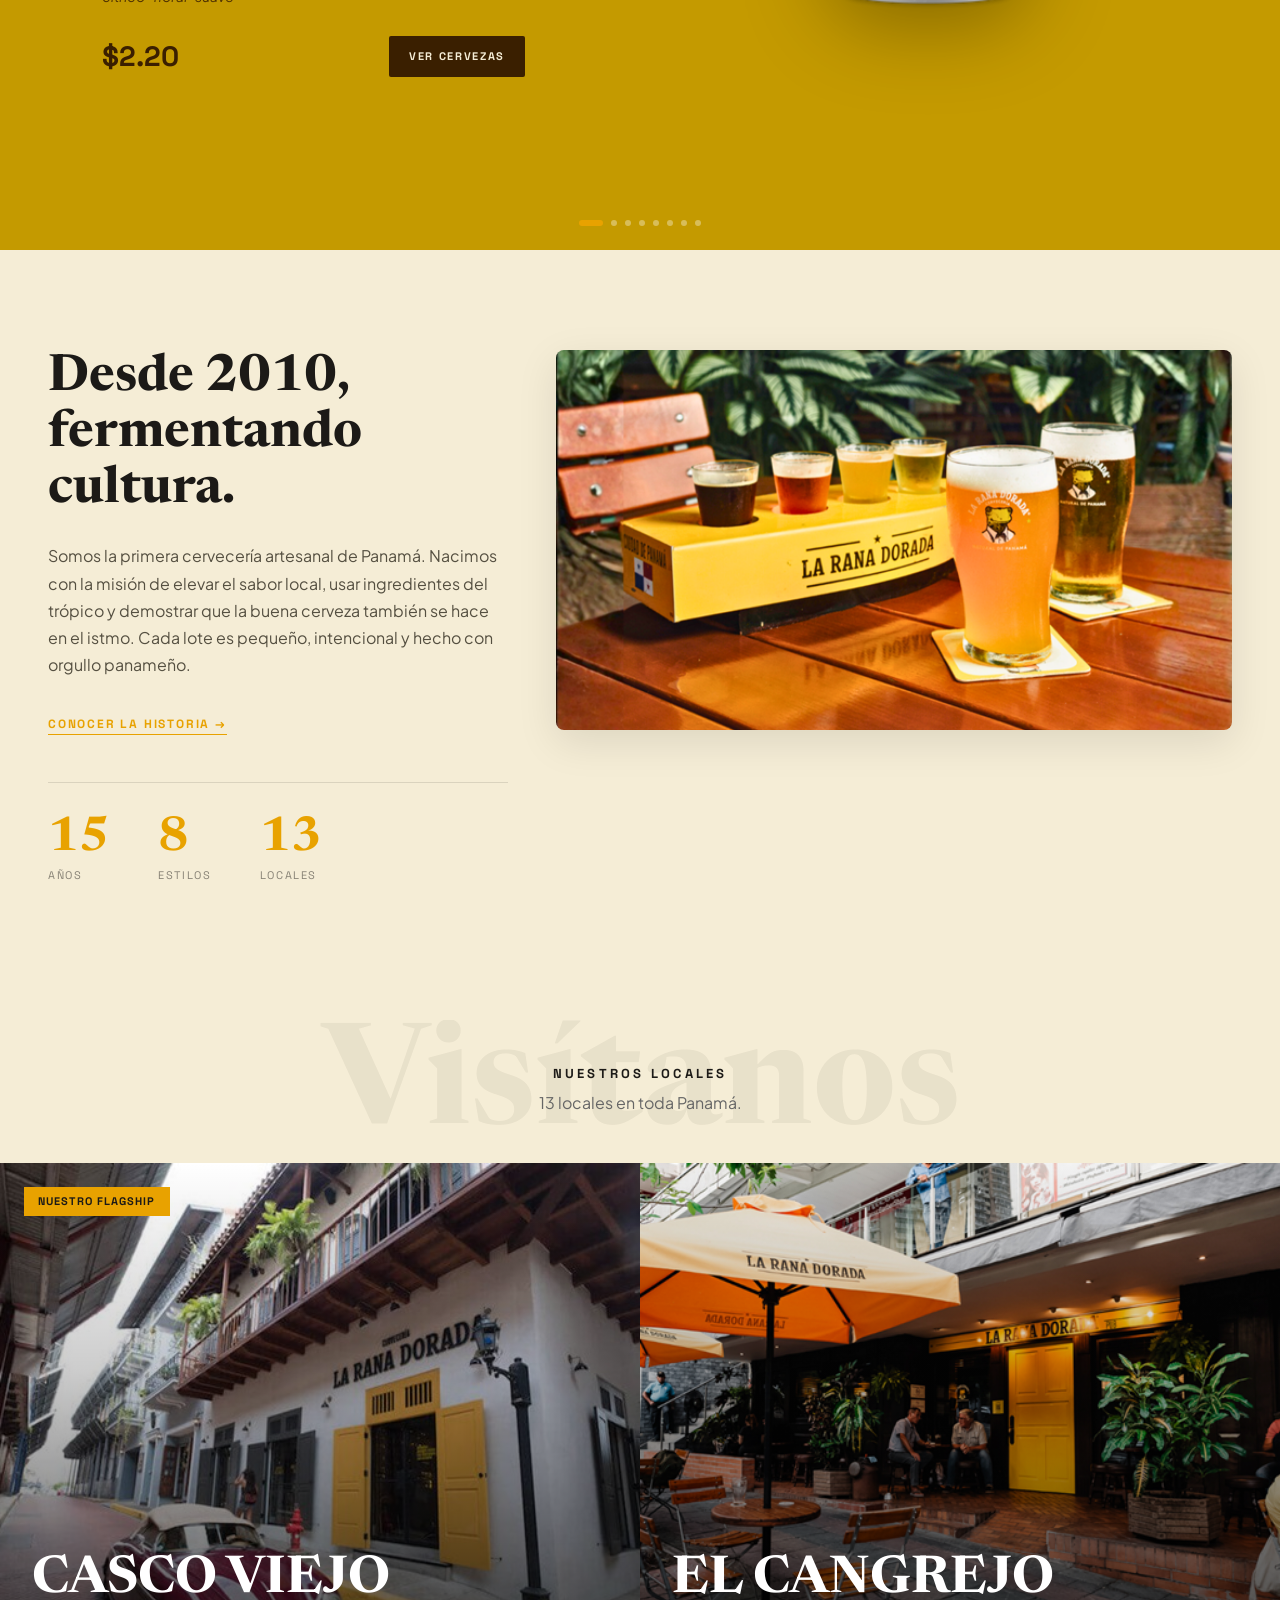
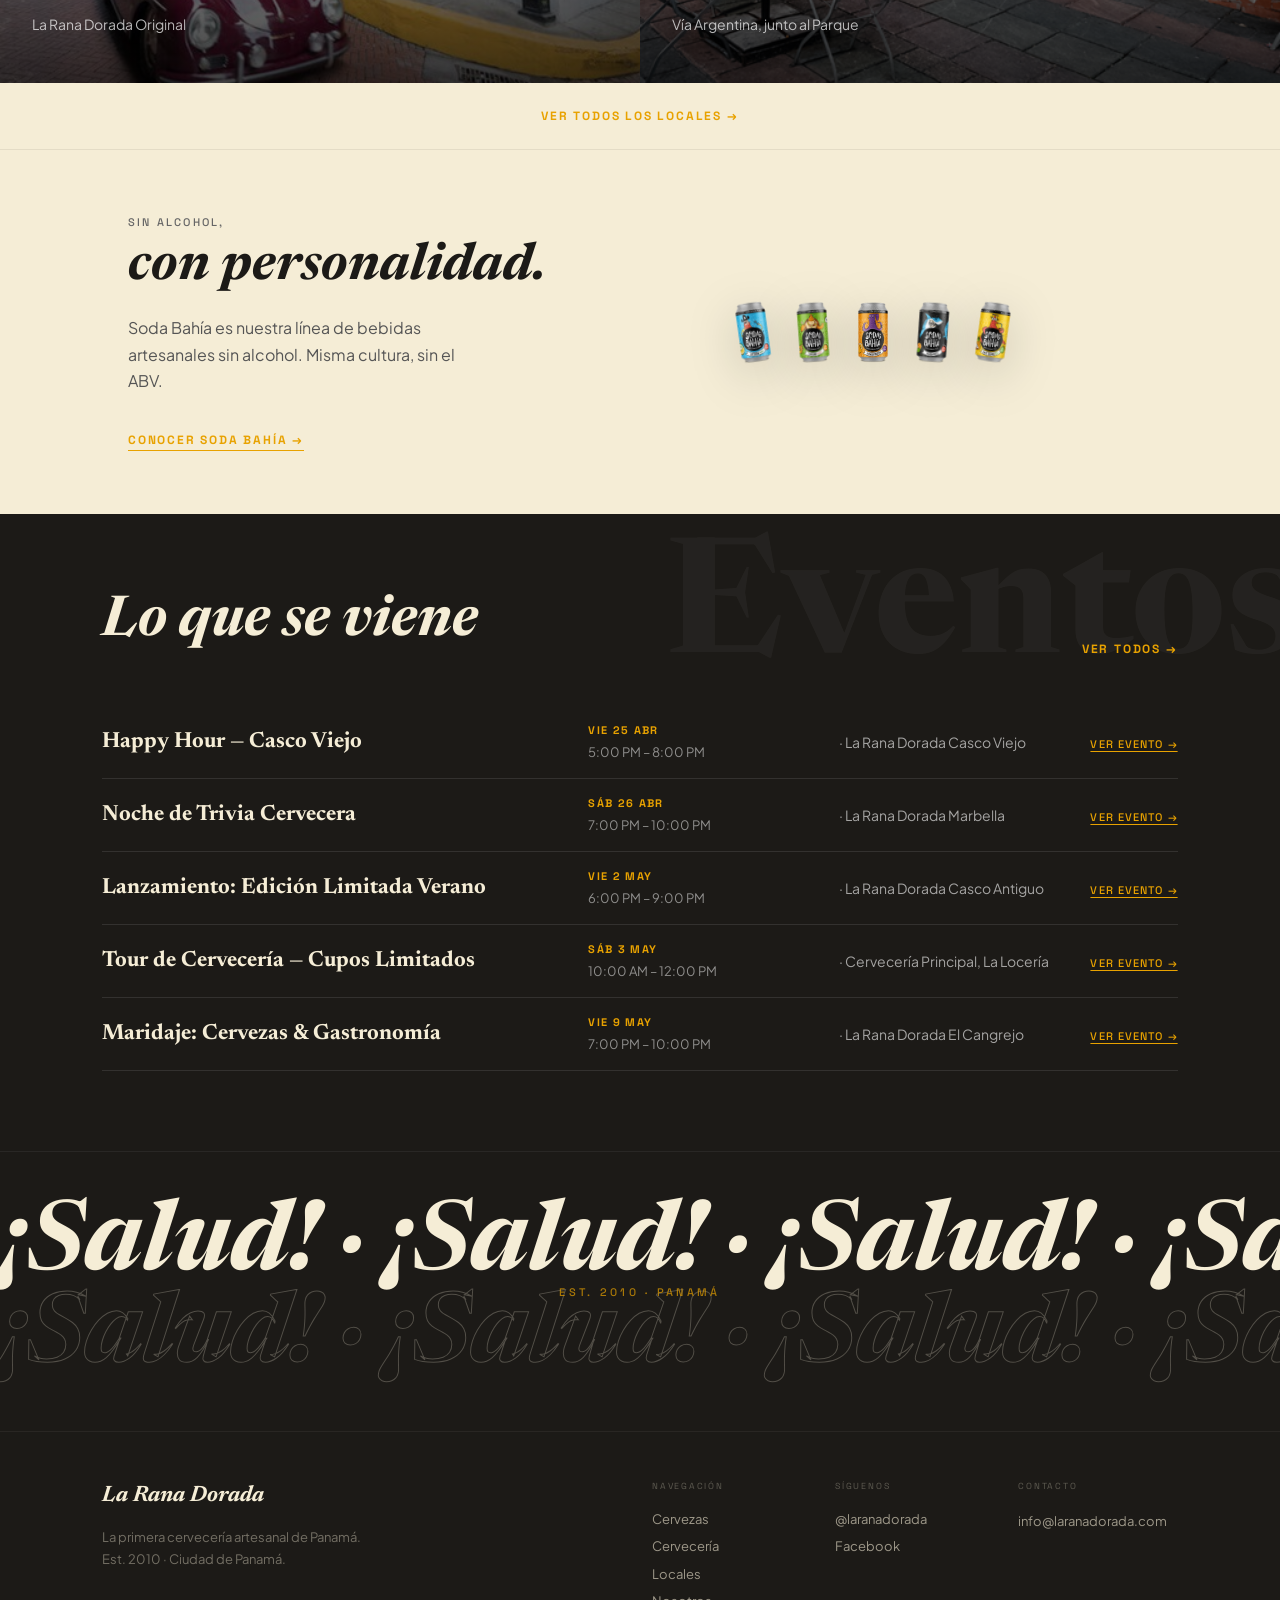
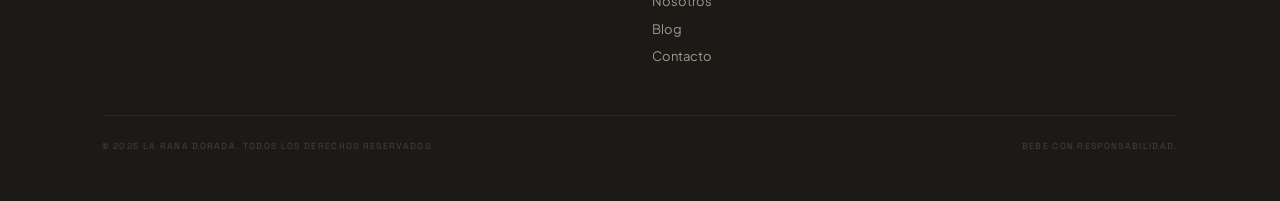
==== commit 28c0d8dc: "fotos de blog casi arregladas" ====
--- a/index.html
+++ b/index.html
@@ -9,163 +9,6 @@
   <link rel="stylesheet" href="https://cdn.jsdelivr.net/npm/bootstrap-icons@1.11.3/font/bootstrap-icons.min.css">
   <link href="https://fonts.googleapis.com/css2?family=Newsreader:ital,wght@0,400;0,700;1,400;1,700&family=Plus+Jakarta+Sans:wght@300;400;500;600&family=Space+Grotesk:wght@400;500;600;700&display=swap" rel="stylesheet">
   <link rel="stylesheet" href="styles.css">
-  <style>
-    /* ── Page-specific ── */
-    .hero-section {
-      height: 100vh;
-      position: relative;
-      overflow: hidden;
-      display: flex;
-      align-items: flex-end;
-    }
-    .hero-radial {
-      position: absolute;
-      inset: 0;
-      background: radial-gradient(ellipse at 70% 40%, rgba(232,162,0,0.06) 0%, transparent 60%);
-      pointer-events: none;
-    }
-    .hero-scroll-hint {
-      position: absolute;
-      bottom: 32px;
-      right: 8%;
-      display: flex;
-      flex-direction: column;
-      align-items: center;
-      gap: 8px;
-      opacity: 0.4;
-    }
-    .hero-scroll-text {
-      font-family: 'Space Grotesk', sans-serif;
-      font-size: 10px;
-      letter-spacing: 0.2em;
-      color: var(--crema);
-      text-transform: uppercase;
-      writing-mode: vertical-rl;
-    }
-    .hero-scroll-line {
-      width: 1px;
-      height: 48px;
-      background: var(--crema);
-    }
-    /* Carousel Beer Section */
-    .beer-carousel-section {
-      height: 100vh;
-      position: relative;
-      overflow: hidden;
-      transition: background-color 0.4s ease;
-    }
-    .beer-carousel-overlay {
-      position: absolute;
-      inset: 0;
-      background: linear-gradient(to right, rgba(0,0,0,0.45) 0%, rgba(0,0,0,0.1) 50%, rgba(0,0,0,0.05) 100%);
-      pointer-events: none;
-    }
-    .beer-slide-content {
-      transform: scale(1);
-      transform-origin: center center;
-    }
-    .carousel-arrow-btn {
-      position: absolute;
-      top: 50%;
-      transform: translateY(-50%);
-      width: 48px;
-      height: 48px;
-      display: flex;
-      align-items: center;
-      justify-content: center;
-      background: transparent;
-      border: 1px solid rgba(255,255,255,0.3);
-      color: #fff;
-      font-size: 20px;
-      cursor: pointer;
-      z-index: 10;
-      border-radius: 2px;
-      transition: border-color 0.2s ease, color 0.2s ease;
-    }
-    .carousel-arrow-btn:hover {
-      border-color: var(--oro);
-      color: var(--oro);
-    }
-    .carousel-dot {
-      width: 6px;
-      height: 6px;
-      border-radius: 3px;
-      background: rgba(255,255,255,0.35);
-      border: none;
-      cursor: pointer;
-      padding: 0;
-      transition: all 0.3s ease;
-    }
-    .carousel-dot.active {
-      width: 24px;
-      background: var(--oro);
-    }
-    .can-placeholder {
-      border-radius: 12px;
-      display: flex;
-      align-items: center;
-      justify-content: center;
-      box-shadow: 0 32px 64px rgba(0,0,0,0.5);
-    }
-    .abv-ibu-bar {
-      width: 100%;
-      height: 6px;
-      background: rgba(255,255,255,0.15);
-      border-radius: 3px;
-      overflow: hidden;
-    }
-    .abv-ibu-fill {
-      height: 100%;
-      background: var(--oro);
-      border-radius: 3px;
-    }
-    /* Ticker */
-    .ticker-strip {
-      background: #2C2318;
-      overflow: hidden;
-      padding: 14px 0;
-      border-top: 1px solid rgba(232,162,0,0.15);
-      border-bottom: 1px solid rgba(232,162,0,0.15);
-    }
-    /* Founded / locations */
-    .loc-card {
-      position: relative;
-      overflow: hidden;
-      height: 520px;
-      width: 50%;
-      cursor: pointer;
-      flex-shrink: 0;
-    }
-    /* Salud section */
-    .salud-section {
-      background: var(--oscuro);
-      height: 280px;
-      position: relative;
-      overflow: hidden;
-      display: flex;
-      flex-direction: column;
-      justify-content: center;
-      border-top: 1px solid rgba(255,255,255,0.06);
-    }
-    .salud-row {
-      overflow: hidden;
-      display: flex;
-      align-items: center;
-      height: 140px;
-    }
-    .salud-row-2 {
-      margin-top: -48px;
-    }
-    .salud-center-label {
-      position: absolute;
-      inset: 0;
-      display: flex;
-      align-items: center;
-      justify-content: center;
-      pointer-events: none;
-      z-index: 2;
-    }
-  </style>
 </head>
 <body style="background: #1C1A17;">
 
@@ -259,21 +102,21 @@
       <div class="carousel-item active h-100" style="background-color:#C49A00;">
         <div class="d-flex h-100 position-relative beer-slide-content" style="z-index:1;">
           <div style="width:45%;padding-left:8%;padding-right:4%;display:flex;flex-direction:column;justify-content:center;padding-top:80px;">
-            <span class="font-grotesk" style="font-size:12px;color:var(--crema);opacity:0.5;letter-spacing:0.1em;margin-bottom:40px;display:block;">01 / 08</span>
-            <h2 class="font-news fst-italic fw-bold" style="font-size:clamp(52px,6.25vw,90px);color:var(--crema);line-height:1.05;margin-bottom:20px;">Blanche</h2>
-            <span class="font-grotesk" style="display:inline-block;font-size:11px;font-weight:500;text-transform:uppercase;letter-spacing:0.2em;color:var(--oro);border:1px solid var(--oro);padding:4px 10px;margin-bottom:28px;align-self:flex-start;">Witbier</span>
-            <hr style="border-color:rgba(255,255,255,0.15);margin-bottom:20px;">
-            <div class="d-flex flex-column gap-2 mb-3">
-              <div class="d-flex justify-content-between"><span class="font-grotesk" style="font-size:11px;letter-spacing:0.12em;text-transform:uppercase;color:var(--crema);opacity:0.6;">ABV</span><span class="font-grotesk fw-bold" style="font-size:14px;color:var(--crema);">4.5%</span></div>
-              <div class="abv-ibu-bar"><div class="abv-ibu-fill" style="width:45%;"></div></div>
-              <div class="d-flex justify-content-between"><span class="font-grotesk" style="font-size:11px;letter-spacing:0.12em;text-transform:uppercase;color:var(--crema);opacity:0.6;">IBU</span><span class="font-grotesk fw-bold" style="font-size:14px;color:var(--crema);">15</span></div>
-              <div class="abv-ibu-bar"><div class="abv-ibu-fill" style="width:15%;"></div></div>
-            </div>
-            <hr style="border-color:rgba(255,255,255,0.15);margin-bottom:20px;">
-            <p class="font-jakarta fst-italic" style="font-size:14px;color:var(--crema);opacity:0.75;margin-bottom:28px;">cítrico · floral · suave</p>
-            <div class="d-flex align-items-center justify-content-between flex-wrap gap-3">
-              <span class="font-grotesk fw-bold" style="font-size:28px;color:var(--oro);">$2.20</span>
-              <a href="cervezas.html" class="btn-gold" style="font-size:11px;padding:12px 20px;">Ver Cervezas</a>
+            <span class="font-grotesk" style="font-size:12px;color:rgba(58,31,0,0.4);letter-spacing:0.1em;margin-bottom:40px;display:block;">01 / 08</span>
+            <h2 class="font-news fst-italic fw-bold" style="font-size:clamp(52px,6.25vw,90px);color:#3A1F00;line-height:1.05;margin-bottom:20px;">Blanche</h2>
+            <span class="font-grotesk" style="display:inline-block;font-size:11px;font-weight:500;text-transform:uppercase;letter-spacing:0.2em;color:#3A1F00;border:1px solid #3A1F00;padding:4px 10px;margin-bottom:28px;align-self:flex-start;">Witbier</span>
+            <hr style="border-color:rgba(58,31,0,0.15);margin-bottom:20px;">
+            <div class="d-flex flex-column gap-2 mb-3">
+              <div class="d-flex justify-content-between"><span class="font-grotesk" style="font-size:11px;letter-spacing:0.12em;text-transform:uppercase;color:#3A1F00;opacity:0.7;">ABV</span><span class="font-grotesk fw-bold" style="font-size:14px;color:#3A1F00;">4.5%</span></div>
+              <div class="abv-ibu-bar" style="background:rgba(58,31,0,0.15);"><div class="abv-ibu-fill" style="width:45%; background:#3A1F00;"></div></div>
+              <div class="d-flex justify-content-between"><span class="font-grotesk" style="font-size:11px;letter-spacing:0.12em;text-transform:uppercase;color:#3A1F00;opacity:0.7;">IBU</span><span class="font-grotesk fw-bold" style="font-size:14px;color:#3A1F00;">15</span></div>
+              <div class="abv-ibu-bar" style="background:rgba(58,31,0,0.15);"><div class="abv-ibu-fill" style="width:15%; background:#3A1F00;"></div></div>
+            </div>
+            <hr style="border-color:rgba(58,31,0,0.15);margin-bottom:20px;">
+            <p class="font-jakarta fst-italic" style="font-size:14px;color:#3A1F00;opacity:0.85;margin-bottom:28px;">cítrico · floral · suave</p>
+            <div class="d-flex align-items-center justify-content-between flex-wrap gap-3">
+              <span class="font-grotesk fw-bold" style="font-size:28px;color:#3A1F00;">$2.20</span>
+              <a href="cervezas.html" class="btn-gold" style="font-size:11px;padding:12px 20px; background:#3A1F00; color:var(--crema);">Ver Cervezas</a>
             </div>
           </div>
           <div style="width:55%;display:flex;align-items:center;justify-content:center;">
@@ -367,21 +210,21 @@
       <div class="carousel-item h-100" style="background-color:#B8860A;">
         <div class="d-flex h-100 position-relative beer-slide-content" style="z-index:1;">
           <div style="width:45%;padding-left:8%;padding-right:4%;display:flex;flex-direction:column;justify-content:center;padding-top:80px;">
-            <span class="font-grotesk" style="font-size:12px;color:var(--crema);opacity:0.5;letter-spacing:0.1em;margin-bottom:40px;display:block;">05 / 08</span>
-            <h2 class="font-news fst-italic fw-bold" style="font-size:clamp(52px,6.25vw,90px);color:var(--crema);line-height:1.05;margin-bottom:20px;">Pils</h2>
-            <span class="font-grotesk" style="display:inline-block;font-size:11px;font-weight:500;text-transform:uppercase;letter-spacing:0.2em;color:var(--oscuro);border:1px solid var(--oro);padding:4px 10px;margin-bottom:28px;align-self:flex-start;">Czech Pilsner</span>
-            <hr style="border-color:rgba(255,255,255,0.15);margin-bottom:20px;">
-            <div class="d-flex flex-column gap-2 mb-3">
-              <div class="d-flex justify-content-between"><span class="font-grotesk" style="font-size:11px;letter-spacing:0.12em;text-transform:uppercase;color:var(--crema);opacity:0.6;">ABV</span><span class="font-grotesk fw-bold" style="font-size:14px;color:var(--crema);">4.8%</span></div>
-              <div class="abv-ibu-bar"><div class="abv-ibu-fill" style="width:48%;"></div></div>
-              <div class="d-flex justify-content-between"><span class="font-grotesk" style="font-size:11px;letter-spacing:0.12em;text-transform:uppercase;color:var(--crema);opacity:0.6;">IBU</span><span class="font-grotesk fw-bold" style="font-size:14px;color:var(--crema);">25</span></div>
-              <div class="abv-ibu-bar"><div class="abv-ibu-fill" style="width:25%;"></div></div>
-            </div>
-            <hr style="border-color:rgba(255,255,255,0.15);margin-bottom:20px;">
-            <p class="font-jakarta fst-italic" style="font-size:14px;color:var(--crema);opacity:0.75;margin-bottom:28px;">limpio · fresco · dorado</p>
-            <div class="d-flex align-items-center justify-content-between flex-wrap gap-3">
-              <span class="font-grotesk fw-bold" style="font-size:28px;color:var(--oscuro);">$2.20</span>
-              <a href="cervezas.html" class="btn-gold" style="font-size:11px;padding:12px 20px;">Ver Cervezas</a>
+            <span class="font-grotesk" style="font-size:12px;color:rgba(58,31,0,0.4);letter-spacing:0.1em;margin-bottom:40px;display:block;">05 / 08</span>
+            <h2 class="font-news fst-italic fw-bold" style="font-size:clamp(52px,6.25vw,90px);color:#3A1F00;line-height:1.05;margin-bottom:20px;">Pils</h2>
+            <span class="font-grotesk" style="display:inline-block;font-size:11px;font-weight:500;text-transform:uppercase;letter-spacing:0.2em;color:#3A1F00;border:1px solid #3A1F00;padding:4px 10px;margin-bottom:28px;align-self:flex-start;">Czech Pilsner</span>
+            <hr style="border-color:rgba(58,31,0,0.15);margin-bottom:20px;">
+            <div class="d-flex flex-column gap-2 mb-3">
+              <div class="d-flex justify-content-between"><span class="font-grotesk" style="font-size:11px;letter-spacing:0.12em;text-transform:uppercase;color:#3A1F00;opacity:0.7;">ABV</span><span class="font-grotesk fw-bold" style="font-size:14px;color:#3A1F00;">4.8%</span></div>
+              <div class="abv-ibu-bar" style="background:rgba(58,31,0,0.15);"><div class="abv-ibu-fill" style="width:48%; background:#3A1F00;"></div></div>
+              <div class="d-flex justify-content-between"><span class="font-grotesk" style="font-size:11px;letter-spacing:0.12em;text-transform:uppercase;color:#3A1F00;opacity:0.7;">IBU</span><span class="font-grotesk fw-bold" style="font-size:14px;color:#3A1F00;">25</span></div>
+              <div class="abv-ibu-bar" style="background:rgba(58,31,0,0.15);"><div class="abv-ibu-fill" style="width:25%; background:#3A1F00;"></div></div>
+            </div>
+            <hr style="border-color:rgba(58,31,0,0.15);margin-bottom:20px;">
+            <p class="font-jakarta fst-italic" style="font-size:14px;color:#3A1F00;opacity:0.85;margin-bottom:28px;">limpio · fresco · dorado</p>
+            <div class="d-flex align-items-center justify-content-between flex-wrap gap-3">
+              <span class="font-grotesk fw-bold" style="font-size:28px;color:#3A1F00;">$2.20</span>
+              <a href="cervezas.html" class="btn-gold" style="font-size:11px;padding:12px 20px; background:#3A1F00; color:var(--crema);">Ver Cervezas</a>
             </div>
           </div>
           <div style="width:55%;display:flex;align-items:center;justify-content:center;">
--- a/styles.css
+++ b/styles.css
@@ -469,19 +469,24 @@
 .nav-icon-btn {
   background: none;
   border: none;
-  color: rgba(245,237,214,0.75);
+  color: rgba(245, 237, 214, 0.75);
   padding: 6px;
   cursor: pointer;
   transition: color 0.2s;
   position: relative;
   line-height: 1;
 }
-.nav-icon-btn:hover { color: #F5EDD6; }
+
+.nav-icon-btn:hover {
+  color: #F5EDD6;
+}
 
 .cart-badge {
   position: absolute;
-  top: 0; right: 0;
-  width: 16px; height: 16px;
+  top: 0;
+  right: 0;
+  width: 16px;
+  height: 16px;
   background: #E8A200;
   color: #1C1A17;
   font-family: 'Space Grotesk', sans-serif;
@@ -500,62 +505,74 @@
   align-items: center;
   gap: 16px;
   padding: 18px 24px;
-  border-bottom: 1px solid rgba(28,26,23,0.06);
+  border-bottom: 1px solid rgba(28, 26, 23, 0.06);
   transition: background 0.15s;
 }
-.cart-item:hover { background: rgba(28,26,23,0.02); }
+
+.cart-item:hover {
+  background: rgba(28, 26, 23, 0.02);
+}
 
 .cart-item-color {
-  width: 44px; height: 44px;
+  width: 44px;
+  height: 44px;
   border-radius: 4px;
   flex-shrink: 0;
 }
+
 .cart-item-info {
   flex: 1;
   display: flex;
   flex-direction: column;
   gap: 4px;
 }
+
 .cart-item-name {
   font-family: 'Plus Jakarta Sans', sans-serif;
   font-size: 0.82rem;
   font-weight: 600;
   color: var(--oscuro);
 }
+
 .cart-item-variant {
   font-family: 'Space Grotesk', sans-serif;
   font-size: 0.6rem;
   letter-spacing: 0.1em;
   text-transform: uppercase;
-  color: rgba(28,26,23,0.4);
-}
+  color: rgba(28, 26, 23, 0.4);
+}
+
 .cart-item-right {
   display: flex;
   flex-direction: column;
   align-items: flex-end;
   gap: 8px;
 }
+
 .cart-item-price {
   font-family: 'Newsreader', serif;
   font-weight: 700;
   font-size: 1rem;
   color: var(--oscuro);
 }
+
 .cart-cantidad {
   display: flex;
   align-items: center;
   gap: 10px;
-  border: 0.5px solid rgba(28,26,23,0.15);
+  border: 0.5px solid rgba(28, 26, 23, 0.15);
   border-radius: 3px;
   padding: 4px 10px;
 }
+
 .cart-cantidad-btn {
   font-family: 'Space Grotesk', sans-serif;
   font-size: 0.75rem;
-  color: rgba(28,26,23,0.4);
+  color: rgba(28, 26, 23, 0.4);
   cursor: default;
   user-select: none;
 }
+
 .cart-cantidad-num {
   font-family: 'Space Grotesk', sans-serif;
   font-size: 0.75rem;
@@ -574,29 +591,35 @@
   font-size: 0.65rem;
   letter-spacing: 0.15em;
   text-transform: uppercase;
-  color: rgba(245,237,214,0.4);
+  color: rgba(245, 237, 214, 0.4);
   padding: 0 0 12px;
   cursor: pointer;
   transition: color 0.2s, border-color 0.2s;
 }
-.auth-tab:hover { color: rgba(245,237,214,0.75); }
+
+.auth-tab:hover {
+  color: rgba(245, 237, 214, 0.75);
+}
+
 .auth-tab.active {
   color: var(--crema);
   border-bottom-color: var(--oro);
 }
+
 .auth-label {
   display: block;
   font-family: 'Space Grotesk', sans-serif;
   font-size: 0.55rem;
   letter-spacing: 0.15em;
   text-transform: uppercase;
-  color: rgba(28,26,23,0.4);
+  color: rgba(28, 26, 23, 0.4);
   margin-bottom: 6px;
 }
+
 .auth-input {
   width: 100%;
   background: white;
-  border: 0.5px solid rgba(28,26,23,0.15);
+  border: 0.5px solid rgba(28, 26, 23, 0.15);
   border-radius: 4px;
   padding: 12px 16px;
   font-family: 'Plus Jakarta Sans', sans-serif;
@@ -605,7 +628,10 @@
   outline: none;
   transition: border-color 0.2s;
 }
-.auth-input:focus { border-color: var(--oro); }
+
+.auth-input:focus {
+  border-color: var(--oro);
+}
 
 /* ── Responsive tweaks ── */
 @media (max-width: 768px) {
@@ -616,4 +642,989 @@
   .hero-title {
     font-size: 42px !important;
   }
+}
+
+/* ── index.html ── */
+/* ── Page-specific ── */
+.hero-section {
+  height: 100vh;
+  position: relative;
+  overflow: hidden;
+  display: flex;
+  align-items: flex-end;
+}
+.hero-radial {
+  position: absolute;
+  inset: 0;
+  background: radial-gradient(ellipse at 70% 40%, rgba(232,162,0,0.06) 0%, transparent 60%);
+  pointer-events: none;
+}
+.hero-scroll-hint {
+  position: absolute;
+  bottom: 32px;
+  right: 8%;
+  display: flex;
+  flex-direction: column;
+  align-items: center;
+  gap: 8px;
+  opacity: 0.4;
+}
+.hero-scroll-text {
+  font-family: 'Space Grotesk', sans-serif;
+  font-size: 10px;
+  letter-spacing: 0.2em;
+  color: var(--crema);
+  text-transform: uppercase;
+  writing-mode: vertical-rl;
+}
+.hero-scroll-line {
+  width: 1px;
+  height: 48px;
+  background: var(--crema);
+}
+/* Carousel Beer Section */
+.beer-carousel-section {
+  height: 100vh;
+  position: relative;
+  overflow: hidden;
+  transition: background-color 0.4s ease;
+}
+.beer-carousel-overlay {
+  position: absolute;
+  inset: 0;
+  background: linear-gradient(to right, rgba(0,0,0,0.45) 0%, rgba(0,0,0,0.1) 50%, rgba(0,0,0,0.05) 100%);
+  pointer-events: none;
+}
+.beer-slide-content {
+  transform: scale(1);
+  transform-origin: center center;
+}
+.carousel-arrow-btn {
+  position: absolute;
+  top: 50%;
+  transform: translateY(-50%);
+  width: 48px;
+  height: 48px;
+  display: flex;
+  align-items: center;
+  justify-content: center;
+  background: transparent;
+  border: 1px solid rgba(255,255,255,0.3);
+  color: #fff;
+  font-size: 20px;
+  cursor: pointer;
+  z-index: 10;
+  border-radius: 2px;
+  transition: border-color 0.2s ease, color 0.2s ease;
+}
+.carousel-arrow-btn:hover {
+  border-color: var(--oro);
+  color: var(--oro);
+}
+.carousel-dot {
+  width: 6px;
+  height: 6px;
+  border-radius: 3px;
+  background: rgba(255,255,255,0.35);
+  border: none;
+  cursor: pointer;
+  padding: 0;
+  transition: all 0.3s ease;
+}
+.carousel-dot.active {
+  width: 24px;
+  background: var(--oro);
+}
+.can-placeholder {
+  border-radius: 12px;
+  display: flex;
+  align-items: center;
+  justify-content: center;
+  box-shadow: 0 32px 64px rgba(0,0,0,0.5);
+}
+.abv-ibu-bar {
+  width: 100%;
+  height: 6px;
+  background: rgba(255,255,255,0.15);
+  border-radius: 3px;
+  overflow: hidden;
+}
+.abv-ibu-fill {
+  height: 100%;
+  background: var(--oro);
+  border-radius: 3px;
+}
+/* Ticker */
+.ticker-strip {
+  background: #2C2318;
+  overflow: hidden;
+  padding: 14px 0;
+  border-top: 1px solid rgba(232,162,0,0.15);
+  border-bottom: 1px solid rgba(232,162,0,0.15);
+}
+/* Founded / locations */
+.loc-card {
+  position: relative;
+  overflow: hidden;
+  height: 520px;
+  width: 50%;
+  cursor: pointer;
+  flex-shrink: 0;
+}
+/* Salud section */
+.salud-section {
+  background: var(--oscuro);
+  height: 280px;
+  position: relative;
+  overflow: hidden;
+  display: flex;
+  flex-direction: column;
+  justify-content: center;
+  border-top: 1px solid rgba(255,255,255,0.06);
+}
+.salud-row {
+  overflow: hidden;
+  display: flex;
+  align-items: center;
+  height: 140px;
+}
+.salud-row-2 {
+  margin-top: -48px;
+}
+.salud-center-label {
+  position: absolute;
+  inset: 0;
+  display: flex;
+  align-items: center;
+  justify-content: center;
+  pointer-events: none;
+  z-index: 2;
+}
+
+/* ── blog.html ── */
+/* Blog card hover */
+.blog-card {
+  transition: transform 0.2s ease;
+}
+.blog-card:hover {
+  transform: translateY(-4px);
+}
+
+/* Line clamp for secondary cards */
+.line-clamp-3 {
+  display: -webkit-box;
+  -webkit-line-clamp: 3;
+  line-clamp: 3;
+  -webkit-box-orient: vertical;
+  overflow: hidden;
+}
+
+/* ── cervezas.html ── */
+body { background: var(--oscuro); }
+
+/* Beer panels */
+.beer-panel {
+  display: flex;
+  min-height: 70vh;
+  overflow: hidden;
+}
+.beer-panel .image-col {
+  width: 50%;
+  display: flex;
+  align-items: center;
+  justify-content: center;
+  min-height: 70vh;
+  position: relative;
+  overflow: hidden;
+  cursor: default;
+}
+.beer-panel .image-col .overlay {
+  position: absolute;
+  inset: 0;
+  background: rgba(0,0,0,0.15);
+  pointer-events: none;
+}
+.beer-panel .image-col:hover .can-inner-wrap {
+  transform: scale(1.05);
+}
+.can-inner-wrap {
+  transition: transform 0.3s ease;
+  position: relative;
+  z-index: 1;
+}
+.beer-panel .text-col {
+  width: 50%;
+  background: var(--crema);
+  display: flex;
+  flex-direction: column;
+  justify-content: center;
+  padding: 60px 8%;
+  min-height: 70vh;
+}
+.beer-panel.reversed {
+  flex-direction: row-reverse;
+}
+
+/* Can placeholder */
+.can-ph {
+  border-radius: 12px;
+  display: flex;
+  align-items: center;
+  justify-content: center;
+  box-shadow: 0 24px 56px rgba(0,0,0,0.35);
+  width: 220px;
+  height: 380px;
+}
+
+/* Style tag */
+.style-tag {
+  display: inline-block;
+  font-family: 'Space Grotesk', sans-serif;
+  font-size: 11px;
+  font-weight: 500;
+  text-transform: uppercase;
+  letter-spacing: 0.2em;
+  color: var(--oscuro);
+  border: 1px solid var(--oscuro);
+  padding: 4px 10px;
+  margin-bottom: 16px;
+  align-self: flex-start;
+}
+
+@media (max-width: 768px) {
+  .beer-panel { flex-direction: column !important; }
+  .beer-panel .image-col,
+  .beer-panel .text-col { width: 100%; }
+}
+
+/* ── cerveza-detalle.html ── */
+/* ── Stat bars that animate on load ── */
+.stat-bar-track {
+  width: 100%;
+  height: 6px;
+  background: #D4C5A0;
+  border-radius: 3px;
+  overflow: hidden;
+}
+.stat-bar-fill {
+  height: 100%;
+  background: var(--oro);
+  border-radius: 3px;
+  width: 0%;
+  transition: width 1.2s ease;
+}
+
+/* ── Review carousel (CSS-only version) ── */
+.review-slide { display: none; }
+.review-slide.active { display: block; }
+
+/* ── Suggested card hover ── */
+.suggested-card {
+  border: 1px solid rgba(232,162,0,0.4);
+  border-radius: 8px;
+  overflow: hidden;
+  cursor: pointer;
+  transition: transform 0.2s ease, box-shadow 0.2s ease, border-color 0.2s ease;
+  background: var(--crema);
+}
+.suggested-card:hover {
+  transform: translateY(-4px);
+  box-shadow: 0 16px 40px rgba(0,0,0,0.12);
+  border-color: var(--oro);
+}
+
+@media (max-width: 768px) {
+  .detalle-hero {
+    flex-direction: column;
+  }
+  .detalle-photo {
+    position: relative !important;
+    width: 100% !important;
+    height: 60vw !important;
+    min-height: 260px;
+  }
+  .detalle-info {
+    width: 100% !important;
+    padding: 48px 6% 64px !important;
+  }
+}
+
+/* ── sodabahia.html ── */
+:root {
+  --soda-cyan: #29C4D8;
+  --soda-amber: #F5A623;
+  --soda-light: #E8F9FB;
+}
+
+.soda-hero {
+  background: var(--soda-cyan);
+  min-height: 90vh;
+  padding: 140px 8% 80px;
+  position: relative;
+  overflow: hidden;
+  display: flex;
+  align-items: center;
+}
+
+.soda-section {
+  background: #fff;
+  padding: 80px 8%;
+}
+
+.soda-card {
+  border-radius: 16px;
+  padding-top: 140px;
+  position: relative;
+  margin-top: 100px;
+  transition: transform 0.25s ease;
+}
+
+.soda-card:hover {
+  transform: translateY(-8px);
+}
+
+.about-strip {
+  background: var(--soda-cyan);
+  padding: 72px 8%;
+  position: relative;
+  overflow: hidden;
+}
+
+.about-strip::after {
+  content: "";
+  position: absolute;
+  left: 0;
+  right: 0;
+  top: 0;
+  height: 10px;
+  background: repeating-linear-gradient(
+    -45deg,
+    rgba(255,255,255,0.2) 0,
+    rgba(255,255,255,0.2) 12px,
+    rgba(255,255,255,0) 12px,
+    rgba(255,255,255,0) 24px
+  );
+}
+
+/* ── cerveceria.html ── */
+/* Hero background placeholder */
+.brew-hero {
+  position: relative;
+  overflow: hidden;
+  height: 100vh;
+  background: linear-gradient(160deg, #2C1F0A 0%, #1A1008 100%);
+}
+.brew-hero-placeholder {
+  position: absolute;
+  inset: 0;
+  display: flex;
+  align-items: center;
+  justify-content: center;
+  font-family: 'Space Grotesk', sans-serif;
+  font-size: 11px;
+  color: rgba(245,237,214,0.2);
+  pointer-events: none;
+  user-select: none;
+}
+.brew-hero-overlay {
+  position: absolute;
+  inset: 0;
+  background: rgba(0,0,0,0.45);
+  z-index: 1;
+}
+.brew-hero-fade {
+  position: absolute;
+  bottom: 0;
+  left: 0;
+  right: 0;
+  height: 160px;
+  background: linear-gradient(transparent, #1C1A17);
+  z-index: 1;
+}
+
+/* Tarjeta de boleto */
+.ticket-card {
+  display: flex;
+  border-radius: 10px;
+  overflow: hidden;
+  box-shadow: 0 16px 48px rgba(0,0,0,0.4);
+  background: var(--oscuro);
+  border: 1px solid rgba(232,162,0,0.2);
+  max-width: 520px;
+  margin: 0 auto;
+}
+.ticket-left {
+  flex: 1;
+  background: #2C1F0A;
+  padding: 32px 28px;
+}
+.ticket-right {
+  width: 160px;
+  background: #251A0A;
+  border-left: 2px dashed rgba(245,237,214,0.12);
+  padding: 24px 16px;
+  display: flex;
+  flex-direction: column;
+  align-items: center;
+  justify-content: space-between;
+}
+.ticket-row {
+  display: flex;
+  justify-content: space-between;
+  padding: 10px 0;
+  align-items: center;
+}
+.ticket-row.bordered {
+  border-bottom: 0.5px solid rgba(245,237,214,0.1);
+}
+.barcode-cols {
+  display: flex;
+  gap: 2px;
+  align-items: flex-end;
+  height: 48px;
+  justify-content: center;
+  margin-bottom: 8px;
+}
+.barcode-col {
+  background: rgba(245,237,214,0.5);
+  border-radius: 1px;
+}
+
+/* Steps visibility */
+.step { display: none; }
+.step.active { display: block; }
+
+/* Barra de progreso */
+.progress-bar-anim {
+  height: 2px;
+  background: rgba(245,237,214,0.1);
+  border-radius: 1px;
+  overflow: hidden;
+}
+.progress-fill {
+  height: 100%;
+  background: var(--oro);
+  border-radius: 1px;
+  width: 0%;
+  transition: width 1.2s ease;
+}
+
+/* Day/Time buttons */
+.day-btn, .time-btn {
+  flex: 1;
+  padding: 12px 14px;
+  background: rgba(245,237,214,0.06);
+  border: 0.5px solid rgba(245,237,214,0.18);
+  border-radius: 6px;
+  color: var(--crema);
+  font-family: 'Space Grotesk', sans-serif;
+  font-size: 12px;
+  font-weight: 600;
+  cursor: pointer;
+  transition: all 0.2s ease;
+}
+.day-btn.sel, .time-btn.sel {
+  background: rgba(232,162,0,0.15);
+  border-color: var(--oro);
+  color: var(--oro);
+}
+
+/* Control de cantidad */
+.cantidad-control {
+  display: flex;
+  align-items: center;
+  gap: 8px;
+  background: rgba(245,237,214,0.06);
+  border: 0.5px solid rgba(245,237,214,0.18);
+  border-radius: 6px;
+  padding: 8px 12px;
+}
+.cantidad-btn {
+  background: none;
+  border: none;
+  color: var(--oro);
+  font-size: 18px;
+  cursor: pointer;
+  padding: 0 4px;
+}
+.cantidad-val {
+  flex: 1;
+  text-align: center;
+  font-family: 'Space Grotesk', sans-serif;
+  font-size: 13px;
+  font-weight: 600;
+  color: var(--crema);
+}
+
+/* ── locales.html ── */
+/* ── Local card ── */
+.local-card {
+  background: white;
+  border: 0.5px solid rgba(28,26,23,0.1);
+  border-radius: 6px;
+  padding: 28px;
+  transition: box-shadow 0.2s ease;
+  height: 100%;
+  display: flex;
+  flex-direction: column;
+}
+.local-card:hover {
+  box-shadow: 0 8px 32px rgba(28,26,23,0.1);
+}
+.local-card-body { flex: 1; }
+.local-card-footer { margin-top: 20px; display: flex; gap: 8px; flex-wrap: wrap; }
+
+.badge-flagship {
+  font-family: 'Space Grotesk', sans-serif;
+  font-size: 7px;
+  letter-spacing: 0.15em;
+  text-transform: uppercase;
+  background: var(--oro);
+  color: var(--oscuro);
+  padding: 3px 10px;
+  border-radius: 20px;
+  font-weight: 700;
+}
+.badge-nuevo {
+  font-family: 'Space Grotesk', sans-serif;
+  font-size: 7px;
+  letter-spacing: 0.15em;
+  text-transform: uppercase;
+  background: var(--oscuro);
+  color: var(--crema);
+  padding: 3px 10px;
+  border-radius: 20px;
+  font-weight: 700;
+}
+.badge-taproom {
+  font-family: 'Space Grotesk', sans-serif;
+  font-size: 7px;
+  letter-spacing: 0.15em;
+  text-transform: uppercase;
+  background: transparent;
+  color: var(--oscuro);
+  padding: 3px 10px;
+  border-radius: 20px;
+  border: 1px solid var(--oscuro);
+  font-weight: 700;
+}
+
+.local-btn-maps {
+  font-family: 'Space Grotesk', sans-serif;
+  font-size: 8px;
+  letter-spacing: 0.15em;
+  text-transform: uppercase;
+  border: 0.5px solid rgba(28,26,23,0.2);
+  color: var(--oscuro);
+  padding: 8px 14px;
+  border-radius: 3px;
+  background: transparent;
+  text-decoration: none;
+  transition: background 0.2s, color 0.2s;
+}
+.local-btn-maps:hover {
+  background: var(--oscuro);
+  color: var(--crema);
+}
+.local-btn-waze {
+  font-family: 'Space Grotesk', sans-serif;
+  font-size: 8px;
+  letter-spacing: 0.15em;
+  text-transform: uppercase;
+  border: 0.5px solid var(--oro);
+  color: var(--oro);
+  padding: 8px 14px;
+  border-radius: 3px;
+  background: transparent;
+  text-decoration: none;
+  transition: background 0.2s, color 0.2s;
+}
+.local-btn-waze:hover {
+  background: var(--oro);
+  color: var(--oscuro);
+}
+
+/* Zone separator */
+.zone-title {
+  font-family: 'Space Grotesk', sans-serif;
+  font-size: 9px;
+  letter-spacing: 0.25em;
+  text-transform: uppercase;
+  color: rgba(28,26,23,0.35);
+  border-top: 1px solid rgba(28,26,23,0.1);
+  padding-top: 24px;
+  margin-bottom: 32px;
+}
+
+/* ── nosotros.html ── */
+/* ── Esencia card hover ── */
+.esencia-grid-container {
+  display: grid;
+  grid-template-columns: 1fr 1fr 1fr;
+  gap: 0;
+}
+.esencia-card {
+  position: relative;
+  overflow: hidden;
+  display: block;
+  width: 100%;
+}
+.esencia-inner {
+  display: block;
+  width: 100%;
+  transition: transform 0.5s ease;
+}
+.esencia-inner img {
+  width: 100%;
+  height: 400px;
+  object-fit: cover;
+  object-position: center;
+  display: block;
+}
+.esencia-card:hover .esencia-inner {
+  transform: scale(1.04);
+}
+.esencia-gradient {
+  position: absolute;
+  inset: 0;
+  background: linear-gradient(
+    to top,
+    rgba(0,0,0,0.75) 0%,
+    rgba(0,0,0,0.0) 50%
+  );
+  pointer-events: none;
+}
+.esencia-label {
+  position: absolute;
+  bottom: 20px;
+  left: 20px;
+  top: auto;
+  z-index: 1;
+}
+
+@media (max-width: 768px) {
+  .esencia-grid-container {
+    grid-template-columns: 1fr;
+  }
+}
+
+/* ── profile.html ── */
+/* ── Profile-specific styles ── */
+.profile-avatar {
+  width: 88px; height: 88px;
+  border-radius: 50%;
+  background: var(--oro);
+  display: flex;
+  align-items: center;
+  justify-content: center;
+  flex-shrink: 0;
+}
+.profile-avatar-initials {
+  font-family: 'Newsreader', serif;
+  font-style: italic;
+  font-weight: 700;
+  font-size: 2rem;
+  color: var(--oscuro);
+}
+.profile-nav-item {
+  display: block;
+  padding: 14px 20px;
+  font-family: 'Space Grotesk', sans-serif;
+  font-size: 0.65rem;
+  font-weight: 600;
+  letter-spacing: 0.15em;
+  text-transform: uppercase;
+  color: rgba(28,26,23,0.45);
+  text-decoration: none;
+  border-left: 2px solid transparent;
+  transition: color 0.2s, border-color 0.2s;
+}
+.profile-nav-item:hover { color: var(--oscuro); }
+.profile-nav-item.active {
+  color: var(--oscuro);
+  border-left-color: var(--oro);
+  background: rgba(232,162,0,0.05);
+}
+.order-row {
+  display: flex;
+  align-items: center;
+  gap: 16px;
+  padding: 20px 28px;
+  border-bottom: 1px solid rgba(28,26,23,0.06);
+  transition: background 0.15s;
+}
+.order-row:hover { background: rgba(28,26,23,0.02); }
+.order-status {
+  font-family: 'Space Grotesk', sans-serif;
+  font-size: 0.55rem;
+  font-weight: 700;
+  letter-spacing: 0.12em;
+  text-transform: uppercase;
+  padding: 3px 10px;
+  border-radius: 20px;
+}
+.status-entregado { background: rgba(46,160,67,0.1); color: #2ea043; }
+.status-proceso { background: rgba(232,162,0,0.1); color: #b87d00; }
+.stat-card {
+  background: white;
+  border: 0.5px solid rgba(28,26,23,0.08);
+  border-radius: 8px;
+  padding: 28px;
+  text-align: center;
+}
+
+/* ── contacto.html ── */
+/* ── Checkbox hack: state control ── */
+#form-sent:checked~.state-form { display: none; }
+.state-confirm { display: none; }
+#form-sent:checked~.state-confirm { display: block; }
+
+/* ── Envelope wrap ── */
+.envelope-wrap {
+  max-width: 600px;
+  margin: 0 auto;
+  box-shadow: 0 12px 48px rgba(0,0,0,0.08);
+  border-radius: 6px;
+  overflow: hidden;
+  border: 0.5px solid rgba(28,26,23,0.12);
+}
+
+/* ── Top flap ── */
+.envelope-flap-top {
+  background: #EADFC8;
+  height: 90px;
+  padding: 0 28px;
+  display: flex;
+  align-items: center;
+  justify-content: space-between;
+}
+.sender-address .de-label {
+  font-family: 'Space Grotesk', sans-serif;
+  font-size: 7px;
+  text-transform: uppercase;
+  letter-spacing: 0.15em;
+  color: rgba(28,26,23,0.3);
+  display: block;
+  margin-bottom: 4px;
+}
+.sender-address .dash-line-1 { width: 120px; height: 1px; background: rgba(28,26,23,0.15); margin-bottom: 6px; }
+.sender-address .dash-line-2 { width: 80px; height: 1px; background: rgba(28,26,23,0.15); }
+.stamp {
+  width: 52px; height: 64px;
+  border: 1px solid rgba(28,26,23,0.2);
+  border-radius: 3px;
+  background: #F5EDD6;
+  display: flex;
+  flex-direction: column;
+  align-items: center;
+  justify-content: center;
+  gap: 4px;
+  flex-shrink: 0;
+}
+.stamp .stamp-frog { font-size: 20px; line-height: 1; }
+.stamp .stamp-text {
+  font-family: 'Space Grotesk', sans-serif;
+  font-size: 6px;
+  text-transform: uppercase;
+  letter-spacing: 0.12em;
+  color: rgba(28,26,23,0.4);
+}
+
+/* ── Letter body ── */
+.envelope-body { background: white; padding: 36px 40px; }
+.letter-date {
+  text-align: right;
+  font-family: 'Newsreader', serif;
+  font-style: italic;
+  font-size: 13px;
+  color: rgba(28,26,23,0.3);
+  margin-bottom: 24px;
+}
+.letter-salutation {
+  font-family: 'Newsreader', serif;
+  font-style: italic;
+  font-size: 16px;
+  color: rgba(28,26,23,0.45);
+  margin-bottom: 24px;
+}
+.letter-label {
+  font-family: 'Space Grotesk', sans-serif;
+  font-size: 8px;
+  text-transform: uppercase;
+  letter-spacing: 0.15em;
+  color: rgba(28,26,23,0.3);
+  display: block;
+  margin-bottom: 4px;
+}
+.letter-input {
+  background: transparent;
+  border: none;
+  border-bottom: 1px solid rgba(28,26,23,0.15);
+  border-radius: 0;
+  padding: 8px 0;
+  font-family: 'Newsreader', serif;
+  font-size: 1rem;
+  color: #1C1A17;
+  width: 100%;
+  outline: none;
+  transition: border-bottom-color 0.2s ease;
+  display: block;
+}
+.letter-input:focus { border-bottom-color: #E8A200; }
+.letter-field-row { display: flex; gap: 32px; }
+.letter-field-row+.letter-field-row, .letter-field-full { margin-top: 24px; }
+.letter-field-row>div { flex: 1; }
+.letter-textarea {
+  min-height: 100px;
+  resize: none;
+  background-image: repeating-linear-gradient(transparent, transparent 28px, rgba(28,26,23,0.07) 28px, rgba(28,26,23,0.07) 29px);
+  line-height: 29px;
+}
+.letter-signoff {
+  font-family: 'Newsreader', serif;
+  font-style: italic;
+  font-size: 14px;
+  color: rgba(28,26,23,0.35);
+  margin-top: 24px;
+}
+
+/* ── Bottom flap ── */
+.envelope-flap-bottom {
+  background: #EADFC8;
+  height: 52px;
+  display: flex;
+  align-items: center;
+  justify-content: center;
+}
+.postmark {
+  width: 48px; height: 48px;
+  border: 1.5px solid rgba(28,26,23,0.2);
+  border-radius: 50%;
+  display: flex;
+  flex-direction: column;
+  align-items: center;
+  justify-content: center;
+  gap: 3px;
+}
+.postmark span {
+  font-family: 'Space Grotesk', sans-serif;
+  font-size: 5px;
+  text-transform: uppercase;
+  letter-spacing: 0.1em;
+  color: rgba(28,26,23,0.25);
+  line-height: 1.2;
+}
+
+/* ── Send button ── */
+.btn-send {
+  display: block;
+  width: 100%;
+  text-align: center;
+  background: #E8A200;
+  color: #1C1A17;
+  font-family: 'Space Grotesk', sans-serif;
+  font-weight: 700;
+  font-size: 11px;
+  letter-spacing: 0.2em;
+  text-transform: uppercase;
+  padding: 18px 40px;
+  border-radius: 2px;
+  cursor: pointer;
+  transition: background 0.2s ease;
+  margin-top: 16px;
+}
+.btn-send:hover { background: #d49100; }
+
+/* ── Keyframes ── */
+@keyframes envelopeFly {
+  0%   { transform: translate(0,0) rotate(0deg); opacity: 1; }
+  60%  { transform: translate(80px,-60px) rotate(12deg); opacity: 1; }
+  100% { transform: translate(160px,-120px) rotate(20deg); opacity: 0; }
+}
+@keyframes fadeInConfirm {
+  0%   { opacity: 0; transform: translateY(16px); }
+  100% { opacity: 1; transform: translateY(0); }
+}
+
+/* ── Flying envelope ── */
+.fly-envelope { text-align: center; padding: 32px 0 24px; }
+.env-wrap { width: 80px; height: 54px; position: relative; margin: 0 auto; }
+.env-wrap.animated { animation: envelopeFly 1s ease-in forwards; animation-delay: 0.1s; animation-fill-mode: both; }
+.env-body { position: absolute; inset: 0; background: #1C1A17; border-radius: 3px; }
+.env-flap-top { position: absolute; top: 0; left: 0; right: 0; height: 0; border-left: 40px solid transparent; border-right: 40px solid transparent; border-top: 27px solid #2C1F0A; }
+.env-flap-left { position: absolute; bottom: 0; left: 0; height: 0; border-bottom: 27px solid #2C2018; border-right: 40px solid transparent; }
+.env-flap-right { position: absolute; bottom: 0; right: 0; height: 0; border-bottom: 27px solid #2C2018; border-left: 40px solid transparent; }
+
+/* ── Confirmation card ── */
+.confirm-card {
+  max-width: 560px;
+  margin: 0 auto;
+  background: #EADFC8;
+  border-radius: 6px;
+  overflow: hidden;
+  border: 0.5px solid rgba(28,26,23,0.15);
+  box-shadow: 0 8px 32px rgba(0,0,0,0.08);
+  display: flex;
+  animation: fadeInConfirm 0.5s ease-out forwards;
+  animation-delay: 1.3s;
+  animation-fill-mode: both;
+}
+.confirm-left { flex: 1; padding: 32px 28px; position: relative; }
+.confirm-postmark {
+  position: absolute; top: 20px; right: 20px;
+  width: 56px; height: 56px;
+  border: 1.5px solid rgba(28,26,23,0.2);
+  border-radius: 50%;
+  display: flex; flex-direction: column; align-items: center; justify-content: center; gap: 2px;
+}
+.confirm-postmark span, .confirm-postmark .pm-check {
+  font-family: 'Space Grotesk', sans-serif;
+  font-size: 5px; text-transform: uppercase; letter-spacing: 0.1em;
+  color: rgba(28,26,23,0.25); line-height: 1.3;
+}
+.confirm-postmark .pm-divider { width: 28px; height: 1px; background: rgba(28,26,23,0.15); }
+.confirm-receipt-label {
+  font-family: 'Space Grotesk', sans-serif;
+  font-size: 7px; text-transform: uppercase; letter-spacing: 0.2em;
+  color: rgba(28,26,23,0.35); display: block; margin-bottom: 16px;
+}
+.confirm-headline { font-family: 'Newsreader', serif; font-style: italic; font-weight: 700; font-size: 28px; color: #1C1A17; margin: 0; }
+.confirm-sub { font-family: 'Plus Jakarta Sans', sans-serif; font-size: 13px; color: rgba(28,26,23,0.55); margin-top: 10px; }
+.confirm-divider { border: none; border-top: 1px solid rgba(28,26,23,0.1); margin: 20px 0; }
+.confirm-cheers { font-family: 'Newsreader', serif; font-style: italic; font-size: 15px; color: rgba(28,26,23,0.4); }
+.confirm-dashed { width: 0; border-right: 2px dashed rgba(28,26,23,0.15); align-self: stretch; }
+.confirm-right {
+  width: 180px; padding: 32px 24px;
+  background: rgba(28,26,23,0.04);
+  display: flex; flex-direction: column; align-items: center; justify-content: center;
+  gap: 12px; text-align: center; flex-shrink: 0;
+}
+.confirm-right .env-wrap-sm { width: 60px; height: 40px; position: relative; margin-bottom: 8px; }
+.confirm-right .env-wrap-sm .env-body { background: #1C1A17; }
+.confirm-right .env-wrap-sm .env-flap-top { border-left-width: 30px; border-right-width: 30px; border-top-width: 20px; }
+.confirm-right .env-wrap-sm .env-flap-left { border-bottom-width: 20px; border-right-width: 30px; }
+.confirm-right .env-wrap-sm .env-flap-right { border-bottom-width: 20px; border-left-width: 30px; }
+.confirm-brand { font-family: 'Space Grotesk', sans-serif; font-size: 7px; text-transform: uppercase; letter-spacing: 0.2em; color: rgba(28,26,23,0.35); }
+.confirm-email { font-family: 'Plus Jakarta Sans', sans-serif; font-size: 11px; color: #1C1A17; }
+.confirm-addr { font-family: 'Plus Jakarta Sans', sans-serif; font-size: 10px; color: rgba(28,26,23,0.45); line-height: 1.5; }
+
+/* ── Reinicio link ── */
+.btn-reset {
+  display: inline-block;
+  padding: 12px 24px;
+  border: 0.5px solid rgba(28,26,23,0.2);
+  border-radius: 4px;
+  font-family: 'Space Grotesk', sans-serif;
+  font-size: 10px; text-transform: uppercase; letter-spacing: 0.15em;
+  color: rgba(28,26,23,0.4); text-decoration: none;
+  transition: border-color 0.2s ease, color 0.2s ease;
+}
+.btn-reset:hover { border-color: rgba(28,26,23,0.4); color: #1C1A17; }
+
+/* ── Responsive: stack confirm card ── */
+@media (max-width: 576px) {
+  .confirm-card { flex-direction: column; }
+  .confirm-right { width: 100%; border-top: 2px dashed rgba(28,26,23,0.15); }
+  .confirm-dashed { display: none; }
+  .letter-field-row { flex-direction: column; gap: 20px; }
 }
